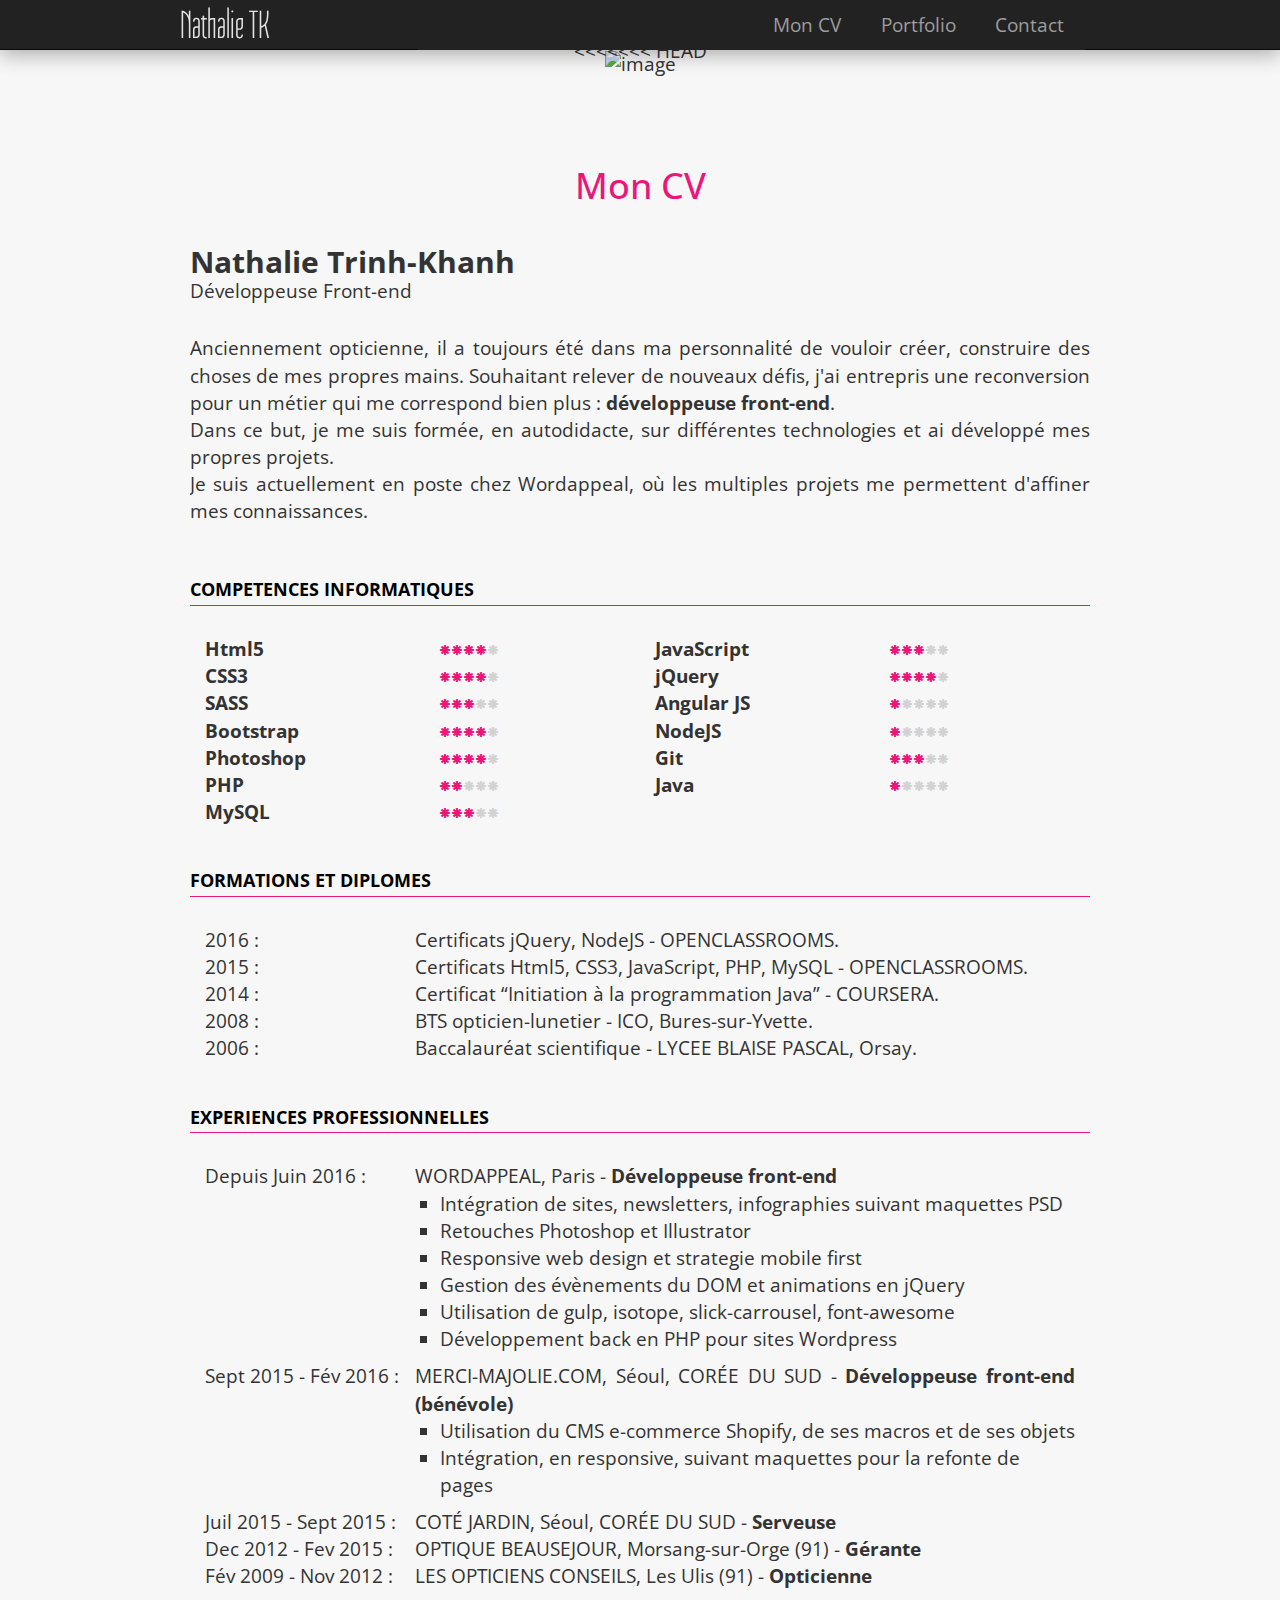
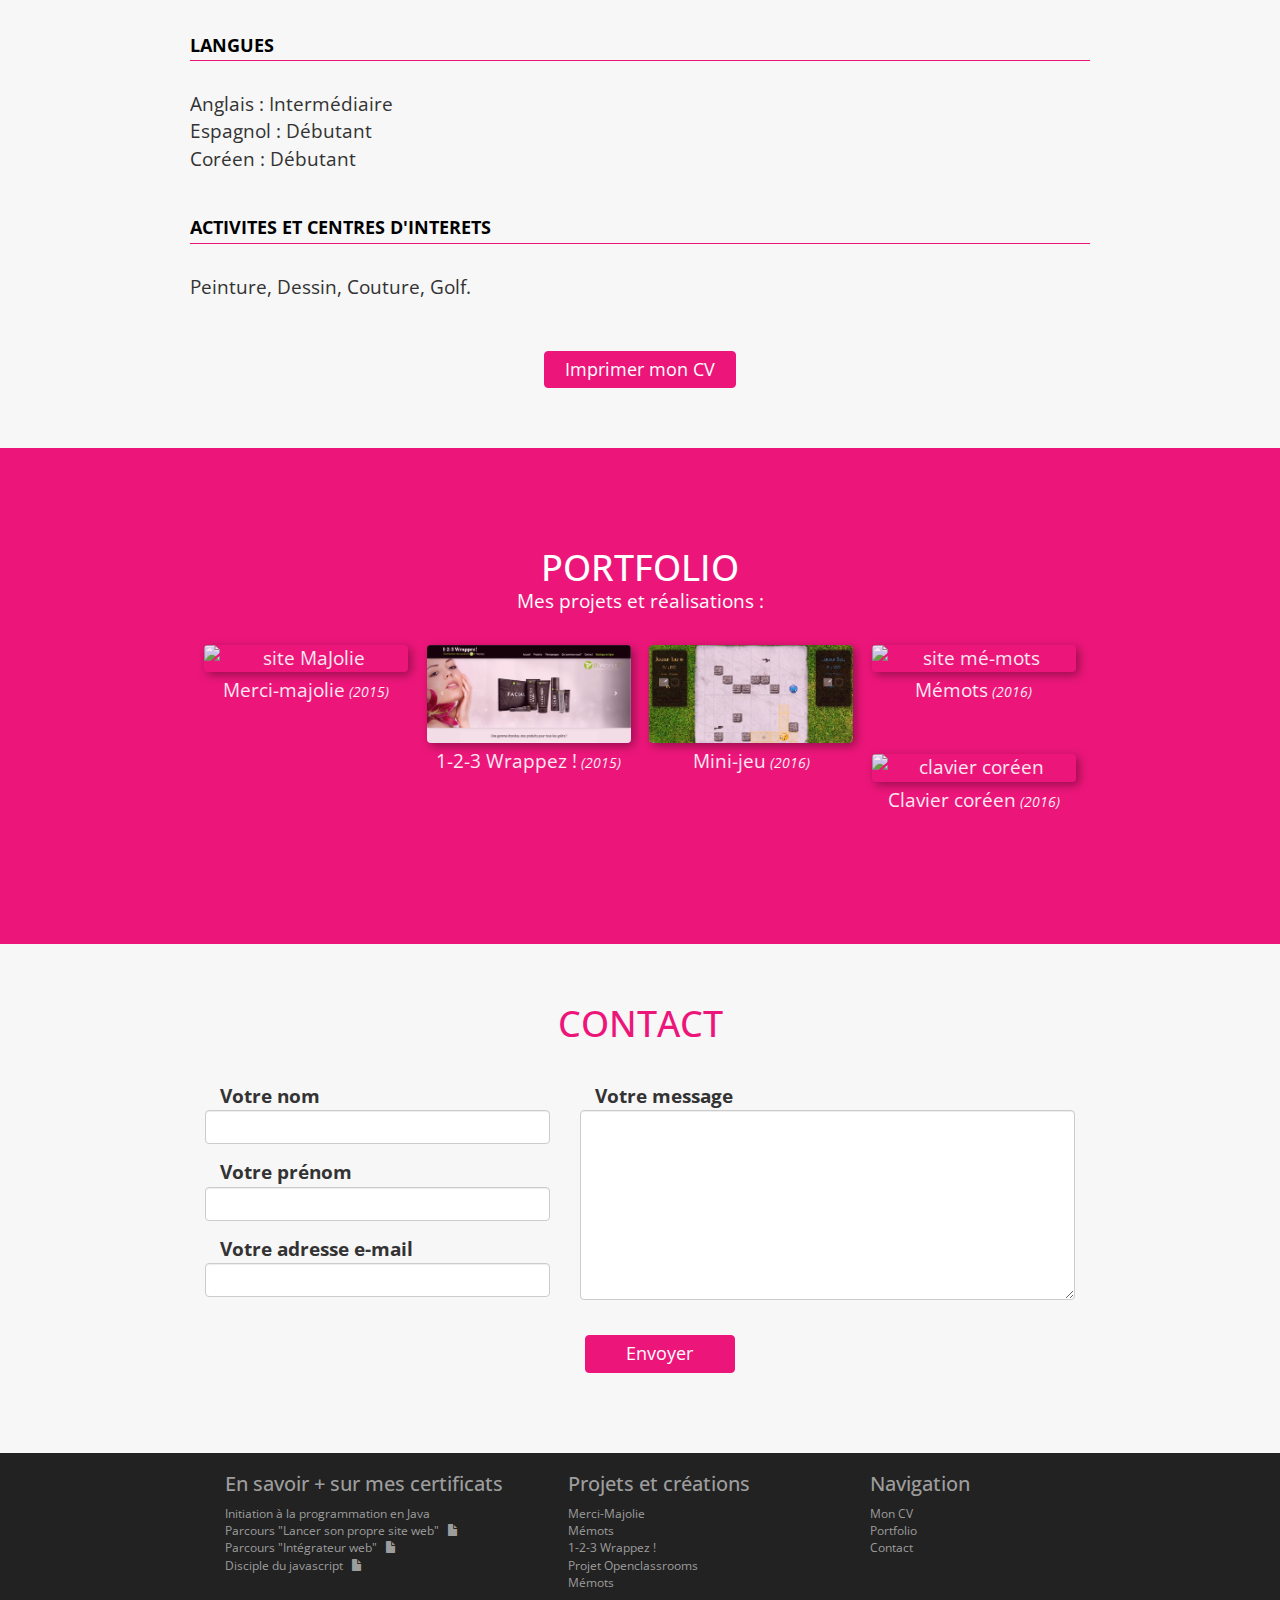
==== app/index.html @ f43cb4e7 "fix conflict" ====
<!DOCTYPE HTML>
<html>
	<head>
		<title>PORTFOLIO | Nathalie TK</title>
		<meta charset="UTF-8"/>
		<link rel="icon" type="image/png" href="favicon.ico" />
		<meta name="viewport" content="width=device-width"/>
		<link href='https://fonts.googleapis.com/css?family=Open+Sans+Condensed:300' rel='stylesheet' type='text/css'>
		<link href='https://fonts.googleapis.com/css?family=Tulpen+One' rel='stylesheet' type='text/css'>
		<link rel="stylesheet" href="styles/bootstrap.min.css"/>
		<link rel="stylesheet" href="styles/style.css"/>
		<link rel="stylesheet" href="styles/print.css" media="print"/>
	</head>

	<body id="top-page" data-spy="scroll" data-target=".navbar">

		<!--Header, Navbar-->
		<header>
			<nav class="navbar navbar-inverse navbar-fixed-top ">
				<div class="container">
					<div class="row">
						<div class="navbar-header col-sm-3 ">
							<a class="navbar-brand" href="#top-page">Nathalie TK</a>

							<button type="button" class="navbar-toggle" data-toggle="collapse" data-target=".navbar-collapse">
								<span class="icon-bar"></span>
								<span class="icon-bar"></span>
								<span class="icon-bar"></span>
							</button>
						</div>

						<div class="collapse navbar-collapse">
							<ul class="nav navbar-nav col-sm-9">
								<li class="col-md-offset-6 col-sm-offset-5 col-sm-2"><a href="#cv">Mon CV</a></li>
								<li class="col-sm-2"><a href="#portfolio">Portfolio</a></li>
								<li class="col-sm-2"><a href="#contact">Contact</a></li>
							</ul>
						</div>
					</div>
				</div>
			</nav>
		</header>

<div class="clearfix"></div>

		<!--Sections-->
		<section>
			<div id="accueil" class="section">
				<img alt="image" src="img/accueil2.jpg"/>
			</div>
	
<<<<<<< HEAD
			<div id="cv" class="container text-justify section">
				<h1 class="col-xs-12">Mon CV</h1>
				<h2 class="col-xs-12">Nathalie Trinh-Khanh</h2>
				<p class="col-xs-12">Développeuse Front-end</p>
				<p class="article col-xs-12">Anciennement opticienne, il a toujours été dans ma personnalité de vouloir créer, construire des choses de mes propres mains. Souhaitant relever de nouveaux défis, j'ai entrepris une reconversion pour un métier qui me correspond bien plus :  <strong>développeuse front-end</strong>.<br/>Dans ce but, je me suis formée, en autodidacte, sur différentes technologies et ai développé mes propres projets.<br/>Je suis actuellement en poste chez Wordappeal, où les multiples projets me permettent d'affiner mes connaissances.</p>

					
					<div class="clearfix"></div>
					<h4 class="col-xs-12">COMPETENCES INFORMATIQUES</h4>
					<div class="col-sm-6">
						<p class="comp">Html5
							<span class="glyphicon glyphicon-asterisk "></span>
							<span class="glyphicon glyphicon-asterisk acquis"></span>
							<span class="glyphicon glyphicon-asterisk acquis"></span>
							<span class="glyphicon glyphicon-asterisk acquis"></span>
							<span class="glyphicon glyphicon-asterisk acquis"></span>
						</p>						
						<p class="comp">CSS3
							<span class="glyphicon glyphicon-asterisk"></span>
							<span class="glyphicon glyphicon-asterisk acquis"></span>
							<span class="glyphicon glyphicon-asterisk acquis"></span>
							<span class="glyphicon glyphicon-asterisk acquis"></span>
							<span class="glyphicon glyphicon-asterisk acquis"></span>
						</p>
						<p class="comp">SASS
							<span class="glyphicon glyphicon-asterisk"></span>
							<span class="glyphicon glyphicon-asterisk"></span>
							<span class="glyphicon glyphicon-asterisk acquis"></span>
							<span class="glyphicon glyphicon-asterisk acquis"></span>
							<span class="glyphicon glyphicon-asterisk acquis"></span>
						</p>
						<p class="comp">Bootstrap
							<span class="glyphicon glyphicon-asterisk"></span>
							<span class="glyphicon glyphicon-asterisk acquis"></span>
							<span class="glyphicon glyphicon-asterisk acquis"></span>
							<span class="glyphicon glyphicon-asterisk acquis"></span>
							<span class="glyphicon glyphicon-asterisk acquis"></span>
						</p>		
						<p class="comp">Photoshop
							<span class="glyphicon glyphicon-asterisk"></span>
							<span class="glyphicon glyphicon-asterisk acquis"></span>
							<span class="glyphicon glyphicon-asterisk acquis"></span>
							<span class="glyphicon glyphicon-asterisk acquis"></span>
							<span class="glyphicon glyphicon-asterisk acquis"></span>
						</p>
						<p class="comp">PHP
							<span class="glyphicon glyphicon-asterisk"></span>
							<span class="glyphicon glyphicon-asterisk"></span>
							<span class="glyphicon glyphicon-asterisk"></span>
							<span class="glyphicon glyphicon-asterisk acquis"></span>
							<span class="glyphicon glyphicon-asterisk acquis"></span></p>
						<p class="comp">MySQL
							<span class="glyphicon glyphicon-asterisk"></span>
							<span class="glyphicon glyphicon-asterisk"></span>
							<span class="glyphicon glyphicon-asterisk acquis"></span>
							<span class="glyphicon glyphicon-asterisk acquis"></span>
							<span class="glyphicon glyphicon-asterisk acquis"></span></p>													
					</div>
					<div class="col-sm-6">
						<p class="comp">JavaScript
							<span class="glyphicon glyphicon-asterisk"></span>
							<span class="glyphicon glyphicon-asterisk"></span>
							<span class="glyphicon glyphicon-asterisk acquis"></span>
							<span class="glyphicon glyphicon-asterisk acquis"></span>
							<span class="glyphicon glyphicon-asterisk acquis"></span>
						</p>

						<p class="comp">jQuery
							<span class="glyphicon glyphicon-asterisk"></span>
							<span class="glyphicon glyphicon-asterisk acquis"></span>
							<span class="glyphicon glyphicon-asterisk acquis"></span>
							<span class="glyphicon glyphicon-asterisk acquis"></span>
							<span class="glyphicon glyphicon-asterisk acquis"></span>
						</p>

						<p class="comp">Angular JS
							<span class="glyphicon glyphicon-asterisk"></span>
							<span class="glyphicon glyphicon-asterisk"></span>
							<span class="glyphicon glyphicon-asterisk"></span>
							<span class="glyphicon glyphicon-asterisk"></span>
							<span class="glyphicon glyphicon-asterisk acquis"></span>
						</p>
						<p class="comp">NodeJS
							<span class="glyphicon glyphicon-asterisk"></span>
							<span class="glyphicon glyphicon-asterisk"></span>
							<span class="glyphicon glyphicon-asterisk"></span>
							<span class="glyphicon glyphicon-asterisk"></span>
							<span class="glyphicon glyphicon-asterisk acquis"></span>
						</p>
						<p class="comp">Git
							<span class="glyphicon glyphicon-asterisk"></span>
							<span class="glyphicon glyphicon-asterisk"></span>
							<span class="glyphicon glyphicon-asterisk acquis"></span>
							<span class="glyphicon glyphicon-asterisk acquis"></span>
							<span class="glyphicon glyphicon-asterisk acquis"></span>
						</p>
						<p class="comp">Java
							<span class="glyphicon glyphicon-asterisk"></span>
							<span class="glyphicon glyphicon-asterisk"></span>
							<span class="glyphicon glyphicon-asterisk"></span>
							<span class="glyphicon glyphicon-asterisk"></span>
							<span class="glyphicon glyphicon-asterisk acquis"></span></p>
					</div>

					<h4 class="col-xs-12">FORMATIONS ET DIPLOMES</h4>     
						<span class="col-sm-3">2016 :</span><p class="col-sm-9">Certificats jQuery, NodeJS - OPENCLASSROOMS.</p>
						<span class="col-sm-3">2015 :</span><p class="col-sm-9">Certificats Html5, CSS3, JavaScript, PHP, MySQL - OPENCLASSROOMS.</p>
						<span class="col-sm-3">2014 :</span><p class="col-sm-9">Certificat “Initiation à la programmation Java” - COURSERA.</p>
						<span class="col-sm-3">2008 :</span><p class="col-sm-9">BTS opticien-lunetier - ICO, Bures-sur-Yvette. </p>	
						<span class="col-sm-3">2006 :</span><p class="col-sm-9">Baccalauréat scientifique - LYCEE BLAISE PASCAL, Orsay.</p>
					
					<h4 class="col-xs-12">EXPERIENCES PROFESSIONNELLES</h4>
						<span class="col-sm-3">Depuis Juin 2016 : </span>
						<div class="col-sm-9">
							<p>WORDAPPEAL, Paris - <strong>Développeuse front-end</strong></p>
							<ul>
								<li>Intégration de sites, newsletters, infographies suivant maquettes PSD</li>
								<li>Retouches Photoshop et Illustrator</li>
								<li>Responsive web design et strategie mobile first</li>
								<li>Gestion des évènements du DOM et animations en jQuery</li>
								<li>Utilisation de gulp, isotope, slick-carrousel, font-awesome</li>
								<li>Développement back en PHP pour sites Wordpress</li>
							</ul>
						</div>
						<span class="col-sm-3">Sept 2015 - Fév 2016 : </span>
						<div class="col-sm-9">
							<p>MERCI-MAJOLIE.COM, Séoul, CORÉE DU SUD - <strong>Développeuse front-end (bénévole)</strong></p>
							<ul>
								<li>Utilisation du CMS e-commerce Shopify, de ses macros et de ses objets</li>
								<li>Intégration, en responsive, suivant maquettes pour la refonte de pages</li>
							</ul>
						</div>
						<span class="col-sm-3">Juil 2015 - Sept 2015 : </span><p class="col-sm-9">COTÉ JARDIN, Séoul, CORÉE DU SUD - <strong>Serveuse</strong></p>
						<span class="col-sm-3">Dec 2012 - Fev 2015 : </span><p class="col-sm-9">OPTIQUE BEAUSEJOUR, Morsang-sur-Orge (91) - <strong>Gérante</strong></p>
						<span class="col-sm-3">Fév 2009 - Nov 2012 : </span><p class="col-sm-9">LES OPTICIENS CONSEILS, Les Ulis (91) - <strong>Opticienne</strong></p>
					

					<h4 class="col-xs-12">LANGUES</h4>
					<p class="col-sm-12">Anglais : Intermédiaire<br/>
						Espagnol : Débutant<br/>
						Coréen : Débutant<br/></p>

					<h4 class="col-xs-12">ACTIVITES ET CENTRES D'INTERETS</h4>
					<p class="col-sm-12">	Peinture, Dessin, Couture, Golf.</p>								
					</p>

					<div class="clearfix"></div>
					<button class="print btn btn-default">Imprimer mon CV</button>
				
			</div>



			<div id="portfolio" class="section">
				<div class="container">
					<h1>PORTFOLIO</h1>
					<p>Mes projets et réalisations :</p>
					<div class="thumbnails">
						<div class="row">
							<div class="col-xs-6 col-sm-3 thumbnail" data-target="majolie">						
								<img src="img/majolie-small.jpg" alt="site MaJolie">
								<div class="caption">
									<p>Merci-majolie<span> (2015)</span></p>
								</div>
							</div>					
							<div class="col-xs-6 col-sm-3 thumbnail" data-target="wrappez">						
								<img src="img/wrap-small.jpg" alt="">
								<div class="caption">
									<p>1-2-3 Wrappez !<span> (2015)</span></p>
								</div>					
							</div>	
				
							<div class="col-xs-6 col-sm-3 thumbnail" data-target="projet">						
								<img src="img/mini-jeu-small.jpg" alt="">
								<div class="caption">
									<p>Mini-jeu<span> (2016)</span></p>
								</div>		
							</div>
							<div class="col-xs-6 col-sm-3 thumbnail" data-target="memots">				
								<img src="img/memots-small.jpg" alt="site mé-mots">
								<div class="caption">
									<p>Mémots<span> (2016)</span></p>
								</div>			
							</div>
							<div class="col-xs-6 col-sm-3 thumbnail" data-target="clavier">				
								<img src="img/clavier-small.jpg" alt="clavier coréen">
								<div class="caption">
									<p>Clavier coréen<span> (2016)</span></p>
								</div>			
							</div>				
						</div>
					</div>
				</div>
			</div>
			<div class="detail-portfolio">
				<div class=" row majolie">
					<div class="col-md-6">
						<h2>Merci-majolie.com</h2>
						<p>Projet bénévole</p>
						<p class="article">Refonte des pages "panier" et "produit" d'un site de vente de bijoux en ligne</p>
						<ul>
							<li>Utilisation du CMS e-commerce Shopify, de ses macros et de ses objets</li>
							<li>Intégration, en responsive, suivant maquettes pour la refonte de pages</li>
							<li>Technos utilisées : <strong>Html, CSS3, javascript, jQuery</strong></li>
						</ul>
						<a target="_blank" href="http://www.merci-majolie.com" class="btn btn-default">Accéder au site</a>
					</div>
					<div class="col-md-6">
						<img src="img/majolie-small.jpg">
					</div>
				</div>
				<div class="row wrappez">
					<div class="col-md-6">
						<h2>1-2-3 Wrappez !</h2>
						<p>Projet bénévole</p>
						<p class="article">Création d'un site vitrine de produits de beauté</p>
						<ul>
							<li>Technos utilisées : <strong>Html, CSS3, bootstrap, jQuery</strong></li>
						</ul>
						<a target="_blank" href="http://lathou.github.io/wrappez/app" class="btn btn-default">Accéder au site</a>
					</div>
					<div class="col-md-6">
						<img src="img/wrap-small.jpg">
					</div>
				</div>
				<div class="row projet">
					<div class="col-md-6">
						<h2>Mini-jeu</h2>
						<p>Projet Openclassrooms</p>
						<p class="article">Création d'un mini-jeu de plateau dans le cadre de ma formation</p>
						<ul>
							<li>Programmation orientée objet</li>
							<li>Technos utilisées : <strong>Html, CSS3, javascript natif</strong></li>
						</ul>
						<a target="_blank" href="mini-jeu/mini-jeu.html" class="btn btn-default">Tester le jeu</a>
					</div>
					<div class="col-md-6">
						<img src="img/mini-jeu-small.jpg">
					</div>
				</div>
				<div class="row memots">
					<div class="col-md-6">
						<h2>Mémots</h2>
						<p>Projet personnel</p>
						<p class="article">Création d'un site d'aide à l'apprentissage des langues<br/>
						<span class="description">Ce site permet la création d'un profil, d'enregistrer des listes de mots à apprendre dans les langues désirées, de lancer des tests de révision et d'en obtenir les résultats</span></p>

						<ul>
							<li>Utilisation du sessionStorage pour la persistance des données de session</li>
							<li>Utilisation de cookie pour la connexion à un compte</li>
							<li>Manipulation du DOM avec jQuery</li>
							<li>Utilisation de PHP et MySQL permettant d'enregistrer ou de modifier des listes de mots dans la base de données</li>
							<li>Requêtes AJAX vers PHP pour éviter le rechargement de page</li>
							<li>Programmation orientée objet</li>
							<li>Responsive web design à l'aide de Bootstrap</li>
							<li>Technos utilisées : <strong>Html, CSS3, bootstrap, jQuery, PHP, MySQL, LESS</strong></li>
						</ul>
						<a target="_blank" href="https://memots.herokuapp.com/" class="btn btn-default">Accéder au site</a>
					</div>
					<div class="col-md-6">
						<div class="carousel slide col-md-12" id="carousel" data-ride="carousel">
							<ol class="carousel-indicators">
								<li data-target="#carousel" data-slide-to="0" class="active">
								</li><li data-target="#carousel" data-slide-to="1">
								</li><li data-target="#carousel" data-slide-to="2">
							</li></ol>

							<div class="carousel-inner">
								<div class="item active">
									<img src="img/memots-detail-1.jpg" alt="memots-detail 1">
								</div>				
								<div class="item">
									<img src="img/memots-detail-2.jpg" alt="memots-details 2">	
								</div>
								<div class="item">
									<img src="img/memots-detail-3.jpg" alt="memots-details 3">	
								</div>
								<div class="item">
									<img src="img/memots-detail-4.jpg" alt="memots-details 4">	
								</div>
								<div class="item">
									<img src="img/memots-detail-5.jpg" alt="memots-details 5">	
								</div>
							</div>

							<a class="left carousel-control" data-slide="prev" href="#carousel"><span class="glyphicon glyphicon-chevron-left"></span></a>
							<a class="right carousel-control" data-slide="next" href="#carousel"><span class="glyphicon glyphicon-chevron-right"></span></a>
						</div>
					</div>
				</div>
				<div class="row clavier">
					<div class="col-md-6">
						<h2>Clavier coréen</h2>
						<p>Projet personnel</p>
						<p class="article">Création d'un clavier virtuel coréen<br/>
						<ul>
							<li>Récupération des signes coréen et de leurs données dans un fichier JSON afin de calculer la construction des syllabes</li>
							<li>Possibilité de choisir la langue de clavier entre français et coréen grâce à ce même fichier JSON</li>
							<li>Technos utilisées : <strong>Html, CSS3, AngularJS</strong></li>
						</ul>
						<a target="_blank" href="clavier/index.html" class="btn btn-default">Accéder au clavier</a>
					</div>
					<div class="col-md-6">
						<div class="carousel slide col-md-12" id="carousel-clavier" data-ride="carousel">
							<ol class="carousel-indicators">
								<li data-target="#carousel-clavier" data-slide-to="0" class="active">
								</li><li data-target="#carousel-clavier" data-slide-to="1">
							</li></ol>

							<div class="carousel-inner">
								<div class="item active">
									<img src="img/clavier-detail-1.jpg" alt="clavier-detail 1">
								</div>				
								<div class="item">
									<img src="img/clavier-detail-2.jpg" alt="clavier-detail 2">	
								</div>
							</div>

							<a class="left carousel-control" data-slide="prev" href="#carousel-clavier"><span class="glyphicon glyphicon-chevron-left"></span></a>
							<a class="right carousel-control" data-slide="next" href="#carousel-clavier"><span class="glyphicon glyphicon-chevron-right"></span></a>
						</div>
					</div>
				</div>
			</div>

			<div id="contact" class="container section">
				<h1>CONTACT</h1>
				<form methode="post" action="">	
					<div class="form-group col-md-5">
						<label for="nom" class="col-xs-12 form-label text-left">Votre nom</label>
						<input type="text" maxlength="40" name="nom" id="nom" class="form-control" required/>

						<label for="prenom" class="col-xs-12 form-label text-left">Votre prénom</label>
						<input type="text" maxlength="40" name="prenom" id="prenom" class="form-control" required/>

						<label for="mail" class="col-xs-12 form-label text-left">Votre adresse e-mail</label>
						<input type="text" maxlength="80" name="mail" id="mail" class="form-control" required/>
						<span id="erreur" class="erreur">Veuillez entrer une adresse mail valide</span>
						<br/>				
					</div>

					<div class="form-group col-md-7">
						<label for="message" class="col-xs-12 form-label text-left">Votre message</label>
						<textarea name="message" id="message" class="form-control" required></textarea>
					</div>

					<button id="sendMail" class="col-md-offset-5 col-md-2 btn btn-default">Envoyer</button>
				</form>
			</div>
		</section>



		<!--Footer-->
		<footer>
			<div class="container">				
				<div class="col-sm-5">
					<h3>En savoir + sur mes certificats</h3>
					<ul class="certificats">
						<li>
							<a href="https://fr.coursera.org/course/initprogjava" title="Détails" target="_blank">Initiation à la programmation en Java</a>
						</li>
						<li>
							<a href="https://openclassrooms.com/learning-path-certificates/3637907199" title="Voir le certificat" target="_blank">Parcours "Lancer son propre site web" 
								<span class="glyphicon glyphicon-file"></span>
							</a>
						</li>
						<li>
							<a href="https://openclassrooms.com/learning-path-certificates/1401072666" title="Voir le certificat" target="_blank">Parcours "Intégrateur web"     
								<span class="glyphicon glyphicon-file"></span>
							</a>
						</li>
						<li><a href="https://openclassrooms.com/learning-path-certificates/6097839784" title="voir le certificat" target="_blank">Disciple du javascript   
								<span class="glyphicon glyphicon-file"></span>
							</a>
						</li>
					</ul>
				</div>

				<div class="col-sm-4 projets">
					<h3>Projets et créations</h3>
					<ul>
						<li><a href="http://merci-majolie.com" target="_blank">Merci-Majolie</a></li>
						<li><a href="https://memots.herokuapp.com/" target="_blank">Mémots</a></li>		
						<li><a href="http://lathou.github.io/wrappez/app" target="_blank">1-2-3 Wrappez !</a></li>						
						<li><a href="mini-jeu/mini-jeu.html" target="_blank">Projet Openclassrooms</a></li>
						<li><a href="https://memots.herokuapp.com/" target="_blank">Mémots</a></li>						
					</ul>
				</div>

				<div class="col-sm-3 footer-nav">
					<h3>Navigation</h3>
					<ul>
						<li><a href="#cv">Mon CV</a></li>
						<li><a href="#portfolio">Portfolio</a></li>
						<li></li><a href="#contact">Contact</a></li>
					</ul>
				</div>

			</div>
		</footer>

		<script   src="https://code.jquery.com/jquery-3.1.1.min.js"   integrity="sha256-hVVnYaiADRTO2PzUGmuLJr8BLUSjGIZsDYGmIJLv2b8="   crossorigin="anonymous"></script>
		<script src="js/bootstrap.min.js"></script>
		<script src="js/main.js"></script>
		<script src = "js/ajax-mail.js"></script>
	</body>
</html>
---- app/styles/style.css ----
body{
	background-color : #f7f7f7;
	font-family: 'Open Sans Condensed', sans-serif;
	font-size : 19px;
	text-align: center;
}

img{
	width : 100%;
}

ul{
	list-style-type: none;
}

a, a:hover, a:visited,a:focus{
	text-decoration: none;
	color : #9d9d9d;
	outline:none;
}
.btn{
	margin : 20px;
}
.btn:focus{
	outline: none;
}

.container{
	padding-right: 20px;
	padding-left: 20px;
}

/********************* Navbar *******************/

.navbar-inverse .navbar-nav>li, .navbar-inverse .navbar-nav{	
	padding : 0px;
	background-color: #222;
}

.navbar-inverse .navbar-nav>li>a{	
	height : 50px;
	padding : 15px 0px 0px 0px;
}

.navbar-inverse .navbar-nav>li>a:hover, .navbar-inverse .navbar-nav>.active>a, .navbar-inverse .navbar-nav>.active>a:hover, .navbar-inverse .navbar-nav>.active>a:focus{
	cursor : pointer;
	background-color: #EC167A;	
}

.navbar-header{
	padding : 0px;
}

.navbar-inverse .navbar-brand{
	color : #E4E4E4;
	font-size : 40px;
	cursor : pointer;
	font-family: 'Tulpen One', cursive;
	padding : 15px 0px;
	text-align: left;
}

.navbar{
	height : 50px;
	box-shadow: 0px 5px 20px rgba(0,0,0,0.3);
}


/**************** Section ****************/

#accueil{
	padding-top:70px;
	margin-top: -20px;
	margin-bottom:-40px;
}

#cv, #portfolio , #contact, .detail-portfolio{
	padding : 80px 0px 100px;
	transition-duration: 0.8s;
	overflow: hidden;
	margin-bottom: -40px;
}

h1{
	color : #EC167A;
	margin-bottom: 40px;
}

.btn.btn-default{
	background-color: #EC167A;
	color:#fff;
	border:1px solid #EC167A;
	padding : 5px 20px;
	font-size : 18px;
	transition-duration: 0.4s
}
.btn.btn-default:hover{
	background-color: #fff;
	color:#EC167A;
}

/**************** Qui-suis-je ****************/
#cv h1, #cv h1{
	text-align: center;
}
#cv h2, h2{font-weight: 700; margin: 0; padding:0;}
.article{
	padding-top:30px;
	padding-right:0;
	padding-bottom : 10px;
}

#cv h4{
	border-bottom : 1px solid #ec167A;
	color : #000;
	font-weight:700;
	padding : 5px 0;
	margin-top: 40px;
	margin-bottom : 30px;
}

#cv p{
	padding-left: 0px;
	margin-bottom:0;
}

.modal-body ul{
	list-style: disc;
}
#cv ul{list-style: square; padding-left:25px; margin-bottom:10px; text-align: left;}

span.glyphicon-asterisk{
	color : #d2d2d2;
	font-size: 12px;
	font-weight: normal;
	float:right;
	padding-top: 7px;
	display:inline-block;
}
span.glyphicon-asterisk.acquis{
	color : #EC167A;
}

.comp{
	padding-right: 30%;
	margin-bottom: 0px;
	font-weight: bold;
}
#cv div.col-sm-9{
	padding-left:0;
}
#cv .print{
	margin :  50px auto 0;
	display: block;
}
/**************** Portfolio ****************/
#portfolio{
	background : #EC167A;
	color:#fff;
}
#portfolio h1{
	margin-bottom: 0px;
	color:#fff;
}

#portfolio a{
	text-decoration: none;
	color : #000;
}

.thumbnail{
	background:none;
	border : none;
	margin-bottom: 0px;
	padding-bottom: 20px;
	padding-top: 20px;
	opacity : 0.9;
	transition : 0.3s;
	color:#fff;
	cursor:pointer;
}

.thumbnail:hover{
	opacity :1;
}

.thumbnails img{
	width : 95%;
	border-radius: 4px;
	box-shadow: 3px 3px 10px rgba(0,0,0,0.4);
}

.thumbnail .caption{
	padding : 0px;
	padding-top: 5px;
	color:#fff;
}
.thumbnail span{
	font-style: italic;
	font-size: 14px;
}

.detail-portfolio{
	background-color: #fff;
	position: relative;
	padding:0;
	display: none;
	box-sizing: border-box;
	margin-top:40px;
}

.detail-portfolio::before{
	content :" ";
	display:block;
	height:30px;
	width : 30px;
	transform: rotate(45deg) translateX(-50%);
	position : absolute;
	top:-8px;
	left:50%;
	background-color: #EC167A;
}
.carousel{
	padding:0;
	margin-top:10px;
}
.detail-portfolio .carousel-indicators{
	bottom : -40px;
}
.carousel-indicators li{
	border-color:#EC167A;
}
.carousel-indicators .active{
	background-color: #EC167A;
}
.detail-portfolio .carousel .carousel-control{
	background-image:none;
	width:10%;
}
.carousel-control .glyphicon-chevron-left, .carousel-control .glyphicon-chevron-right, .carousel-control .icon-next, .carousel-control .icon-prev{
	font-size : 20px; 
	height:20px;
	width:20x;
}
.description{
	font-style:italic;
	margin-bottom:20px;
}
.detail-portfolio .row{display:none; padding : 80px 0 100px;}
.detail-portfolio .row .col-md-6{padding : 0 50px;}
.detail-portfolio ul{list-style: square; padding-left:25px; margin-bottom:10px; text-align: left; margin-left:5%;}


/***************** Contact *****************/
#contact input[type='text']{
	margin-bottom: 15px;
}

#contact textarea.form-control{
	height : 190px;
}

label{
	margin-bottom: 0px;
}

.invalide, .invalide:focus{
	border : 1px solid #D20000;
	box-shadow: 0px 0px 5px rgba(210,0,0, 0.7);
}

span.erreur{
	display : none;
	color : #D20000;
	font-size: 14px;
	float: right;
    margin-top: -10px;
}

/************* Footer *****************/
footer{
	background-color: #222;
	color : #9d9d9d;
	font-size: 12px;
	text-align: left;
	padding-bottom: 20px;
}

footer h3{
	font-size: 20px;
}

footer>div,footer ul, .certificats, .projets{
	padding : 0px;
	margin:0px;
}

footer > .col-sm-3, footer>.col-sm-7, footer>.col-sm-2{
	padding-left: 5px;
	padding-right: 5px
}

.glyphicon-file{
	margin-left: 5px;
}


/**************************RESPONSIVE*******************/

@media (min-width: 992px){
	.container {
	    width: 900px;
	}
}

/*tablettes*/
@media screen and (max-width : 991px){
	.navbar-inverse .navbar-brand{
		padding : 20px 20px;
	}

	#qui-suis-je, #portfolio , #contact{
	padding : 80px 20px 100px 20px;
	}
}

/*Pour portables*/
@media screen and (max-width : 767px){
	.navbar-inverse .navbar-nav{
		padding : 10px 0px;
	}
	.navbar-inverse .navbar-nav>li>a{	
		height : inherit;
		padding : 10px;
	}
	.navbar-inverse .navbar-nav>li>a:hover{	
		background-color: rgba(236,22,122,0.1);
	}

	.modal-dialog{
	width : 95%;
	}

	.modal-body{
		padding : 15px;
	}

	footer{
		text-align: center;
	}

}
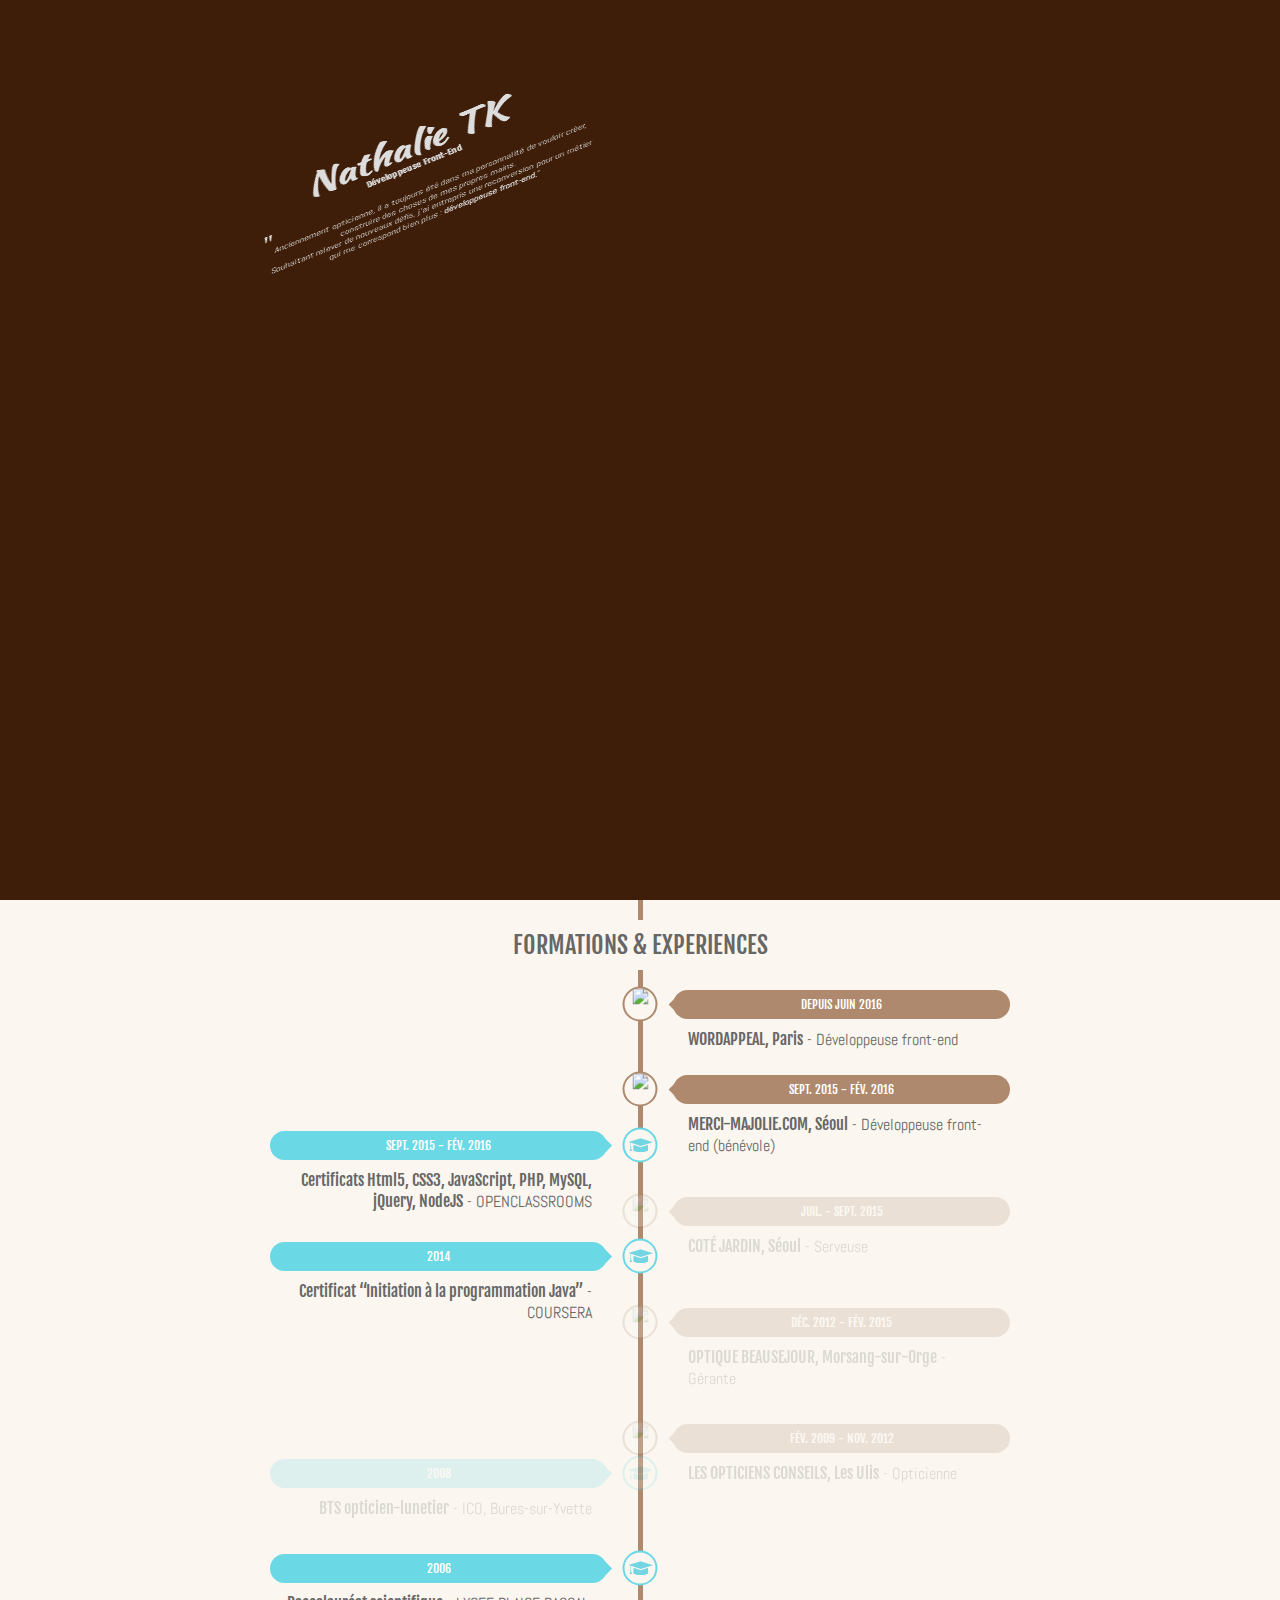
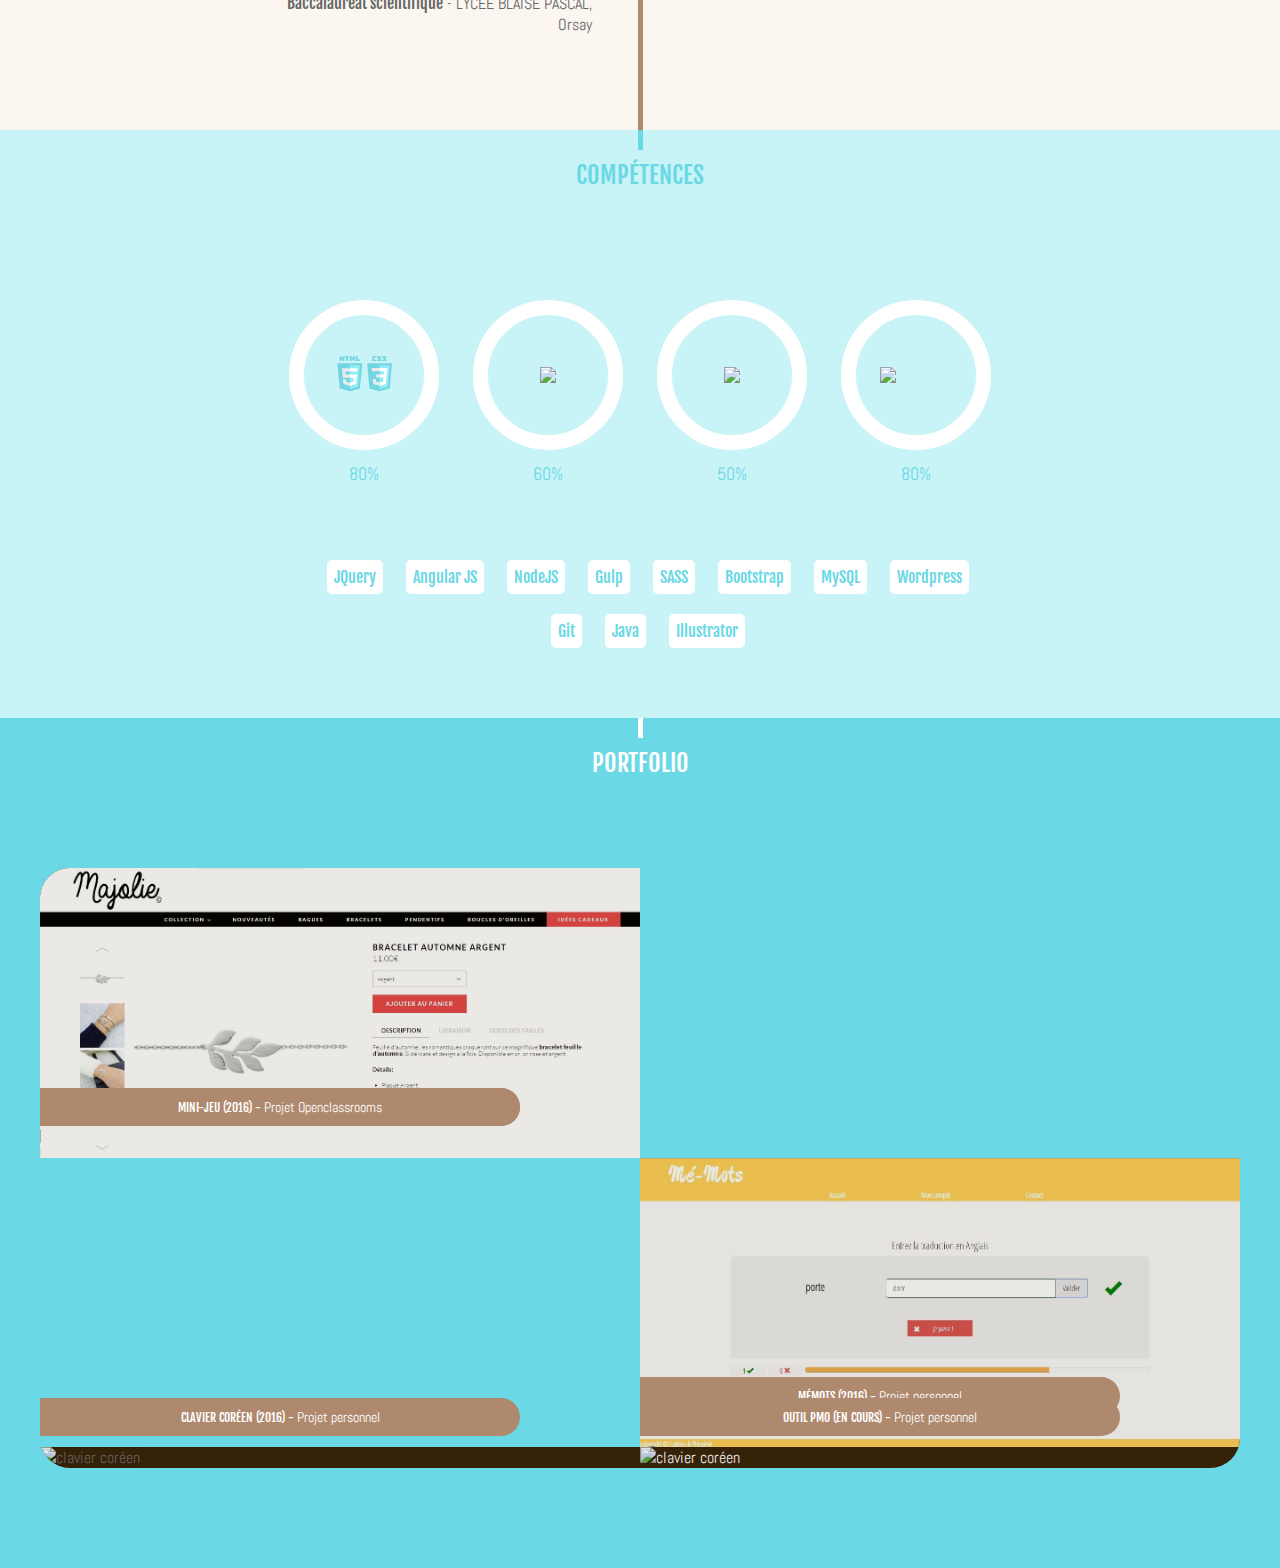
==== commit 9cc51ea6: "skills responsive" ====
--- a/app/index.html
+++ b/app/index.html
@@ -1,460 +1,225 @@
-<!DOCTYPE HTML>
+<!DOCTYPE html>
 <html>
 	<head>
-		<title>PORTFOLIO | Nathalie TK</title>
-		<meta charset="UTF-8"/>
-		<link rel="icon" type="image/png" href="favicon.ico" />
+		<title>Portfolio</title>
+		<meta charset="utf-8">
 		<meta name="viewport" content="width=device-width"/>
-		<link href='https://fonts.googleapis.com/css?family=Open+Sans+Condensed:300' rel='stylesheet' type='text/css'>
-		<link href='https://fonts.googleapis.com/css?family=Tulpen+One' rel='stylesheet' type='text/css'>
-		<link rel="stylesheet" href="styles/bootstrap.min.css"/>
-		<link rel="stylesheet" href="styles/style.css"/>
-		<link rel="stylesheet" href="styles/print.css" media="print"/>
+		<link href="https://fonts.googleapis.com/css?family=Fjalla+One|Abel|Kaushan+Script" rel="stylesheet">
+		<link rel="stylesheet" type="text/css" href="css/style.css">
+
 	</head>
-
-	<body id="top-page" data-spy="scroll" data-target=".navbar">
-
-		<!--Header, Navbar-->
-		<header>
-			<nav class="navbar navbar-inverse navbar-fixed-top ">
-				<div class="container">
-					<div class="row">
-						<div class="navbar-header col-sm-3 ">
-							<a class="navbar-brand" href="#top-page">Nathalie TK</a>
-
-							<button type="button" class="navbar-toggle" data-toggle="collapse" data-target=".navbar-collapse">
-								<span class="icon-bar"></span>
-								<span class="icon-bar"></span>
-								<span class="icon-bar"></span>
-							</button>
-						</div>
-
-						<div class="collapse navbar-collapse">
-							<ul class="nav navbar-nav col-sm-9">
-								<li class="col-md-offset-6 col-sm-offset-5 col-sm-2"><a href="#cv">Mon CV</a></li>
-								<li class="col-sm-2"><a href="#portfolio">Portfolio</a></li>
-								<li class="col-sm-2"><a href="#contact">Contact</a></li>
-							</ul>
-						</div>
+	
+	<body class="animate">
+		<nav class="container">
+			<ul >
+				<li><a href="#1">Formations & Experiences</a> • </li>
+				<li><a href="#2">Compétences</a> • </li>
+				<li><a href="#3">Portfolio</a> • </li>
+				<li><a taret="_blank" href="https://www.linkedin.com/in/nathalie-trinh-khanh-64162210a/"><img src="img/in.png"></a></li>
+			</ul>
+		</nav>
+
+		<section class="home">
+			<div class="home-bkg" data-0="opacity:1;" data-100="opacity:0.2;" data-1300="opacity:0;"></div>
+			<div class="container" data-0="transform : scale(0.5)  translate(-135%,0%) rotate(-22deg) rotateX(50deg);text-align:center;top : -6%;left:50%;color:#dddddd" data-100="	transform : scale(1) translate(-50%,-50%) rotate(0deg) rotateX(0deg);text-align: center;top : 50%;left:50%;color:#ffffff;" data-300="top:60%">
+				<h1>Nathalie TK <span>Développeuse Front-End</span></h1>
+				<p><span>"</span>Anciennement opticienne, il a toujours été dans ma personnalité de vouloir créer, construire des choses de mes propres mains. <br/>Souhaitant relever de nouveaux défis, j'ai entrepris une reconversion pour un métier qui me correspond bien plus : <strong>développeuse&nbsp;front-end.</strong>"</p>
+			</div>
+			  <div class="mouse fixed">
+			    <div class="mouse-wheel"></div>
+			    <span></span>
+			  </div>
+		</section>
+
+		<section class="parcours" id="1">
+			<div class="container">
+				<h2>Formations & Experiences</h2>
+				<div class="timeline">
+					<span class="timeline-line"></span>
+					<div class="events">
+						<div class="event experience" data-500="transform:translateY(100px); opacity:0.5" data-700="transform:translateY(0px);opacity:1;">
+							<div class="jalon"><span class="picto"><img src="img/job.svg"></span>Depuis Juin 2016</div>
+							<div class="text">
+								<h3>WORDAPPEAL, Paris</h3> - Développeuse front-end
+							</div>
+						</div>
+						<div class="event experience" data-550="transform:translateY(200px); opacity:0.5" data-750="transform:translateY(0px);opacity:1;">
+							<div class="jalon"><span class="picto"><img src="img/job.svg"></span>Sept. 2015 - fév. 2016</div>
+							<div class="text">
+								<h3>MERCI-MAJOLIE.COM, Séoul</h3> - Développeuse front-end (bénévole)
+							</div>
+						</div>
+						<div class="event formation"  data-600="transform:translateY(200px); opacity:0.5" data-800="transform:translateY(0px);opacity:1;">
+							<div class="jalon"><span class="picto"><img src="img/chapo.svg"></span>Sept. 2015 - fév. 2016</div>
+							<div class="text"><h3>Certificats Html5, CSS3, JavaScript, PHP, MySQL, jQuery, NodeJS</h3> - OPENCLASSROOMS</div>
+							
+						</div>
+						<div class="event experience secondaire"  data-650="transform:translateY(200px);" data-850="transform:translateY(0px);">
+							<div class="jalon"><span class="picto"><img src="img/job.svg"></span>Juil. - Sept. 2015</div>
+							<div class="text"><h3>COTÉ JARDIN, Séoul</h3> - Serveuse</div>
+						</div>
+						<div class="event formation"  data-700="transform:translateY(200px);" data-900="transform:translateY(0px);">
+							<div class="jalon"><span class="picto"><img src="img/chapo.svg"></span>2014</div>
+							<div class="text"><h3>Certificat “Initiation à la programmation Java”</h3> - COURSERA</div>
+							
+						</div>
+						<div class="event experience secondaire"  data-750="transform:translateY(200px);" data-950="transform:translateY(0px);">
+							<div class="jalon"><span class="picto"><img src="img/job.svg"></span>Déc. 2012 - fév. 2015</div>
+							<div class="text"><h3>OPTIQUE BEAUSEJOUR, Morsang-sur-Orge</h3> - Gérante</div>
+						</div>
+						<div class="event experience secondaire"  data-800="transform:translateY(100px);" data-1000="transform:translateY(0px);">
+							<div class="jalon"><span class="picto"><img src="img/job.svg"></span>Fév. 2009 - Nov. 2012</div>
+							<div class="text"><h3>LES OPTICIENS CONSEILS, Les Ulis</h3> - Opticienne</div>
+						</div>
+						<div class="event formation secondaire"  data-850="transform:translateY(100px);" data-1050="transform:translateY(0px);">
+							<div class="jalon"><span class="picto"><img src="img/chapo.svg"></span>2008</div>
+							<div class="text"><h3>BTS opticien-lunetier</h3> - ICO, Bures-sur-Yvette</div>
+							
+						</div>
+						<div class="event formation"  data-900="transform:translateY(100px);" data-1100="transform:translateY(0px);">
+							<div class="jalon"><span class="picto"><img src="img/chapo.svg"></span>2006</div>
+							<div class="text"><h3>Baccalauréat scientifique</h3> - LYCEE BLAISE PASCAL, Orsay</div>
+							
+						</div>												
 					</div>
 				</div>
-			</nav>
-		</header>
-
-<div class="clearfix"></div>
-
-		<!--Sections-->
-		<section>
-			<div id="accueil" class="section">
-				<img alt="image" src="img/accueil2.jpg"/>
-			</div>
-	
-<<<<<<< HEAD
-			<div id="cv" class="container text-justify section">
-				<h1 class="col-xs-12">Mon CV</h1>
-				<h2 class="col-xs-12">Nathalie Trinh-Khanh</h2>
-				<p class="col-xs-12">Développeuse Front-end</p>
-				<p class="article col-xs-12">Anciennement opticienne, il a toujours été dans ma personnalité de vouloir créer, construire des choses de mes propres mains. Souhaitant relever de nouveaux défis, j'ai entrepris une reconversion pour un métier qui me correspond bien plus :  <strong>développeuse front-end</strong>.<br/>Dans ce but, je me suis formée, en autodidacte, sur différentes technologies et ai développé mes propres projets.<br/>Je suis actuellement en poste chez Wordappeal, où les multiples projets me permettent d'affiner mes connaissances.</p>
-
+			</div>
+		</section>
+
+		<section class="skills" id='2'>
+			<div class="container">
+				<h2>Compétences</h2>
+				<ul class="main-skills">
+					<li>
+						<img src="img/HTML5CSS3Logos.svg">
+						<svg id="svg" width="125%" height="125%" viewport="0 0 100 100" version="1.1" xmlns="http://www.w3.org/2000/svg">
+						  <circle id="bar" r="45%" cx="50%" cy="50%" fill="transparent" stroke-dasharray="283%" stroke-dashoffset="283%"></circle>
+						</svg>
+						<span>80%</span>
+					</li>
+					<li>
+						<img src="img/js.png">
+						<svg id="svg" width="125%" height="125%" viewport="0 0 100 100" version="1.1" xmlns="http://www.w3.org/2000/svg">
+						  <circle id="bar" r="45%" cx="50%" cy="50%" fill="transparent" stroke-dasharray="283%" stroke-dashoffset="283%"></circle>
+						</svg>
+						<span>60%</span>
+					</li>
+					<li>
+						<img src="img/php.png">
+						<svg id="svg" width="125%" height="125%" viewport="0 0 100 100" version="1.1" xmlns="http://www.w3.org/2000/svg">
+						  <circle id="bar" r="45%" cx="50%" cy="50%" fill="transparent" stroke-dasharray="283%" stroke-dashoffset="283%"></circle>
+						</svg>
+						<span>50%</span>
+					</li>
+					<li>
+						<img width="60%" src="img/photoshop-cc.svg">
+						<svg id="svg" width="125%" height="125%" viewport="0 0 100 100" version="1.1" xmlns="http://www.w3.org/2000/svg">
+						  <circle id="bar" r="45%" cx="50%" cy="50%" fill="transparent" stroke-dasharray="283%" stroke-dashoffset="283%"></circle>
+						</svg>
+						<span>80%</span>
+					</li>
+				</ul>
+				<ul class="other-skills">
 					
-					<div class="clearfix"></div>
-					<h4 class="col-xs-12">COMPETENCES INFORMATIQUES</h4>
-					<div class="col-sm-6">
-						<p class="comp">Html5
-							<span class="glyphicon glyphicon-asterisk "></span>
-							<span class="glyphicon glyphicon-asterisk acquis"></span>
-							<span class="glyphicon glyphicon-asterisk acquis"></span>
-							<span class="glyphicon glyphicon-asterisk acquis"></span>
-							<span class="glyphicon glyphicon-asterisk acquis"></span>
-						</p>						
-						<p class="comp">CSS3
-							<span class="glyphicon glyphicon-asterisk"></span>
-							<span class="glyphicon glyphicon-asterisk acquis"></span>
-							<span class="glyphicon glyphicon-asterisk acquis"></span>
-							<span class="glyphicon glyphicon-asterisk acquis"></span>
-							<span class="glyphicon glyphicon-asterisk acquis"></span>
-						</p>
-						<p class="comp">SASS
-							<span class="glyphicon glyphicon-asterisk"></span>
-							<span class="glyphicon glyphicon-asterisk"></span>
-							<span class="glyphicon glyphicon-asterisk acquis"></span>
-							<span class="glyphicon glyphicon-asterisk acquis"></span>
-							<span class="glyphicon glyphicon-asterisk acquis"></span>
-						</p>
-						<p class="comp">Bootstrap
-							<span class="glyphicon glyphicon-asterisk"></span>
-							<span class="glyphicon glyphicon-asterisk acquis"></span>
-							<span class="glyphicon glyphicon-asterisk acquis"></span>
-							<span class="glyphicon glyphicon-asterisk acquis"></span>
-							<span class="glyphicon glyphicon-asterisk acquis"></span>
-						</p>		
-						<p class="comp">Photoshop
-							<span class="glyphicon glyphicon-asterisk"></span>
-							<span class="glyphicon glyphicon-asterisk acquis"></span>
-							<span class="glyphicon glyphicon-asterisk acquis"></span>
-							<span class="glyphicon glyphicon-asterisk acquis"></span>
-							<span class="glyphicon glyphicon-asterisk acquis"></span>
-						</p>
-						<p class="comp">PHP
-							<span class="glyphicon glyphicon-asterisk"></span>
-							<span class="glyphicon glyphicon-asterisk"></span>
-							<span class="glyphicon glyphicon-asterisk"></span>
-							<span class="glyphicon glyphicon-asterisk acquis"></span>
-							<span class="glyphicon glyphicon-asterisk acquis"></span></p>
-						<p class="comp">MySQL
-							<span class="glyphicon glyphicon-asterisk"></span>
-							<span class="glyphicon glyphicon-asterisk"></span>
-							<span class="glyphicon glyphicon-asterisk acquis"></span>
-							<span class="glyphicon glyphicon-asterisk acquis"></span>
-							<span class="glyphicon glyphicon-asterisk acquis"></span></p>													
-					</div>
-					<div class="col-sm-6">
-						<p class="comp">JavaScript
-							<span class="glyphicon glyphicon-asterisk"></span>
-							<span class="glyphicon glyphicon-asterisk"></span>
-							<span class="glyphicon glyphicon-asterisk acquis"></span>
-							<span class="glyphicon glyphicon-asterisk acquis"></span>
-							<span class="glyphicon glyphicon-asterisk acquis"></span>
-						</p>
-
-						<p class="comp">jQuery
-							<span class="glyphicon glyphicon-asterisk"></span>
-							<span class="glyphicon glyphicon-asterisk acquis"></span>
-							<span class="glyphicon glyphicon-asterisk acquis"></span>
-							<span class="glyphicon glyphicon-asterisk acquis"></span>
-							<span class="glyphicon glyphicon-asterisk acquis"></span>
-						</p>
-
-						<p class="comp">Angular JS
-							<span class="glyphicon glyphicon-asterisk"></span>
-							<span class="glyphicon glyphicon-asterisk"></span>
-							<span class="glyphicon glyphicon-asterisk"></span>
-							<span class="glyphicon glyphicon-asterisk"></span>
-							<span class="glyphicon glyphicon-asterisk acquis"></span>
-						</p>
-						<p class="comp">NodeJS
-							<span class="glyphicon glyphicon-asterisk"></span>
-							<span class="glyphicon glyphicon-asterisk"></span>
-							<span class="glyphicon glyphicon-asterisk"></span>
-							<span class="glyphicon glyphicon-asterisk"></span>
-							<span class="glyphicon glyphicon-asterisk acquis"></span>
-						</p>
-						<p class="comp">Git
-							<span class="glyphicon glyphicon-asterisk"></span>
-							<span class="glyphicon glyphicon-asterisk"></span>
-							<span class="glyphicon glyphicon-asterisk acquis"></span>
-							<span class="glyphicon glyphicon-asterisk acquis"></span>
-							<span class="glyphicon glyphicon-asterisk acquis"></span>
-						</p>
-						<p class="comp">Java
-							<span class="glyphicon glyphicon-asterisk"></span>
-							<span class="glyphicon glyphicon-asterisk"></span>
-							<span class="glyphicon glyphicon-asterisk"></span>
-							<span class="glyphicon glyphicon-asterisk"></span>
-							<span class="glyphicon glyphicon-asterisk acquis"></span></p>
-					</div>
-
-					<h4 class="col-xs-12">FORMATIONS ET DIPLOMES</h4>     
-						<span class="col-sm-3">2016 :</span><p class="col-sm-9">Certificats jQuery, NodeJS - OPENCLASSROOMS.</p>
-						<span class="col-sm-3">2015 :</span><p class="col-sm-9">Certificats Html5, CSS3, JavaScript, PHP, MySQL - OPENCLASSROOMS.</p>
-						<span class="col-sm-3">2014 :</span><p class="col-sm-9">Certificat “Initiation à la programmation Java” - COURSERA.</p>
-						<span class="col-sm-3">2008 :</span><p class="col-sm-9">BTS opticien-lunetier - ICO, Bures-sur-Yvette. </p>	
-						<span class="col-sm-3">2006 :</span><p class="col-sm-9">Baccalauréat scientifique - LYCEE BLAISE PASCAL, Orsay.</p>
-					
-					<h4 class="col-xs-12">EXPERIENCES PROFESSIONNELLES</h4>
-						<span class="col-sm-3">Depuis Juin 2016 : </span>
-						<div class="col-sm-9">
-							<p>WORDAPPEAL, Paris - <strong>Développeuse front-end</strong></p>
-							<ul>
-								<li>Intégration de sites, newsletters, infographies suivant maquettes PSD</li>
-								<li>Retouches Photoshop et Illustrator</li>
-								<li>Responsive web design et strategie mobile first</li>
-								<li>Gestion des évènements du DOM et animations en jQuery</li>
-								<li>Utilisation de gulp, isotope, slick-carrousel, font-awesome</li>
-								<li>Développement back en PHP pour sites Wordpress</li>
-							</ul>
-						</div>
-						<span class="col-sm-3">Sept 2015 - Fév 2016 : </span>
-						<div class="col-sm-9">
-							<p>MERCI-MAJOLIE.COM, Séoul, CORÉE DU SUD - <strong>Développeuse front-end (bénévole)</strong></p>
+					<li>JQuery</li>
+					<li>Angular JS</li>
+					<li>NodeJS</li>
+					<li>Gulp</li>
+					<li>SASS</li>
+					<li>Bootstrap</li>
+					<li>MySQL</li>
+					<li>Wordpress</li>
+					<li>Git</li>
+					<li>Java</li>
+					<li>Illustrator</li>
+				</ul>
+			</div>
+		</section>
+
+		<section class="projects" id='3'>
+			<div class="container">
+				<h2>Portfolio</h2>
+				<div class="main-projects">
+					<a target="_blank" href="http://www.merci-majolie.com" class="thumbnail">						
+						<img src="img/majolie.jpg" alt="site MaJolie">
+						<p class="title">Merci-majolie (2015) - <span>Projet bénévole</span></p>
+						<div class="caption">
+							<p class="article">Refonte des pages "panier" et "produit" d'un site de vente de bijoux en ligne</p>
 							<ul>
 								<li>Utilisation du CMS e-commerce Shopify, de ses macros et de ses objets</li>
 								<li>Intégration, en responsive, suivant maquettes pour la refonte de pages</li>
-							</ul>
-						</div>
-						<span class="col-sm-3">Juil 2015 - Sept 2015 : </span><p class="col-sm-9">COTÉ JARDIN, Séoul, CORÉE DU SUD - <strong>Serveuse</strong></p>
-						<span class="col-sm-3">Dec 2012 - Fev 2015 : </span><p class="col-sm-9">OPTIQUE BEAUSEJOUR, Morsang-sur-Orge (91) - <strong>Gérante</strong></p>
-						<span class="col-sm-3">Fév 2009 - Nov 2012 : </span><p class="col-sm-9">LES OPTICIENS CONSEILS, Les Ulis (91) - <strong>Opticienne</strong></p>
-					
-
-					<h4 class="col-xs-12">LANGUES</h4>
-					<p class="col-sm-12">Anglais : Intermédiaire<br/>
-						Espagnol : Débutant<br/>
-						Coréen : Débutant<br/></p>
-
-					<h4 class="col-xs-12">ACTIVITES ET CENTRES D'INTERETS</h4>
-					<p class="col-sm-12">	Peinture, Dessin, Couture, Golf.</p>								
-					</p>
-
-					<div class="clearfix"></div>
-					<button class="print btn btn-default">Imprimer mon CV</button>
-				
-			</div>
-
-
-
-			<div id="portfolio" class="section">
-				<div class="container">
-					<h1>PORTFOLIO</h1>
-					<p>Mes projets et réalisations :</p>
-					<div class="thumbnails">
-						<div class="row">
-							<div class="col-xs-6 col-sm-3 thumbnail" data-target="majolie">						
-								<img src="img/majolie-small.jpg" alt="site MaJolie">
-								<div class="caption">
-									<p>Merci-majolie<span> (2015)</span></p>
-								</div>
-							</div>					
-							<div class="col-xs-6 col-sm-3 thumbnail" data-target="wrappez">						
-								<img src="img/wrap-small.jpg" alt="">
-								<div class="caption">
-									<p>1-2-3 Wrappez !<span> (2015)</span></p>
-								</div>					
-							</div>	
-				
-							<div class="col-xs-6 col-sm-3 thumbnail" data-target="projet">						
-								<img src="img/mini-jeu-small.jpg" alt="">
-								<div class="caption">
-									<p>Mini-jeu<span> (2016)</span></p>
-								</div>		
-							</div>
-							<div class="col-xs-6 col-sm-3 thumbnail" data-target="memots">				
-								<img src="img/memots-small.jpg" alt="site mé-mots">
-								<div class="caption">
-									<p>Mémots<span> (2016)</span></p>
-								</div>			
-							</div>
-							<div class="col-xs-6 col-sm-3 thumbnail" data-target="clavier">				
-								<img src="img/clavier-small.jpg" alt="clavier coréen">
-								<div class="caption">
-									<p>Clavier coréen<span> (2016)</span></p>
-								</div>			
-							</div>				
-						</div>
+								<li>Technos utilisées : <strong>Html, CSS3, javascript, jQuery</strong></li>
+							</ul>
+						</div>
+					</a>					
+					<a target="_blank" href="http://lathou.github.io/wrappez/app" class="thumbnail">						
+						<img src="img/wrap.jpg" alt="">
+						<p class="title">1-2-3 Wrappez ! (2015) - <span>Projet bénévole</span></p>
+						<div class="caption">
+							<p class="article">Création d'un site vitrine de produits de beauté</p>
+							<ul>
+								<li>Technos utilisées : <strong>Html, CSS3, bootstrap, jQuery</strong></li>
+							</ul>
+						</div>					
+					</a>	
+		
+					<a target="_blank" href="mini-jeu/mini-jeu.html" class="thumbnail">						
+						<img src="img/mini-jeu.jpg" alt="">
+						<p class="title">Mini-jeu (2016) - <span>Projet Openclassrooms</span></p>
+						<div class="caption">
+							<p class="article">Création d'un mini-jeu de plateau dans le cadre de ma formation</p>
+							<ul>
+								<li>Programmation orientée objet</li>
+								<li>Technos utilisées : <strong>Html, CSS3, javascript natif</strong></li>
+							</ul>
+						</div>		
+					</a>
+					<a target="_blank" href="https://memots.herokuapp.com/" class="thumbnail">				
+						<img src="img/memots.jpg" alt="site mé-mots">
+						<p class="title">Mémots (2016) - <span>Projet personnel</span></p>
+						<div class="caption">
+							<p class="article">Création d'un site d'aide à l'apprentissage des langues</p>
+							<ul>
+								<li>Utilisation du sessionStorage pour la persistance des données de session</li>
+								<li>Utilisation de cookie pour la connexion à un compte</li>
+								<li>Manipulation du DOM avec jQuery</li>
+								<li>Utilisation de PHP et MySQL permettant d'enregistrer ou de modifier des listes de mots dans la base de données</li>
+								<li>Requêtes AJAX vers PHP pour éviter le rechargement de page</li>
+								<li>Programmation orientée objet</li>
+								<li>Responsive web design à l'aide de Bootstrap</li>
+								<li>Technos utilisées : <strong>Html, CSS3, bootstrap, jQuery, PHP, MySQL, LESS</strong></li>
+							</ul>
+						</div>			
+					</a>
+					<a target="_blank" href="clavier/index.html" class="thumbnail">				
+						<img src="img/clavier.jpg" alt="clavier coréen">
+						<p class="title">Clavier coréen (2016) - <span>Projet personnel</span></p>
+						<div class="caption">
+							<p class="article">Création d'un clavier virtuel coréen</p>
+							<ul>
+								<li>Récupération des signes coréen et de leurs données dans un fichier JSON afin de calculer la construction des syllabes</li>
+								<li>Possibilité de choisir la langue de clavier entre français et coréen grâce à ce même fichier JSON</li>
+								<li>Technos utilisées : <strong>Html, CSS3, AngularJS</strong></li>
+							</ul>
+						</div>			
+					</a>
+					<div class="thumbnail">				
+						<img src="img/pmo.jpg" alt="clavier coréen">
+						<p class="title">Outil PMO (en cours) - <span>Projet personnel</span></p>
+						<div class="caption">
+							<p class="article">Création d'un outil de gestion de projet utilisable en local</p>
+							<ul>
+								<li>Création d'un serveur nodeJS et stockage des données dans un fichier JSON</li>
+								<li>Technos utilisées : <strong>Html, CSS3, nodeJS, javascript natif</strong></li>
+							</ul>
+						</div>			
 					</div>
 				</div>
-			</div>
-			<div class="detail-portfolio">
-				<div class=" row majolie">
-					<div class="col-md-6">
-						<h2>Merci-majolie.com</h2>
-						<p>Projet bénévole</p>
-						<p class="article">Refonte des pages "panier" et "produit" d'un site de vente de bijoux en ligne</p>
-						<ul>
-							<li>Utilisation du CMS e-commerce Shopify, de ses macros et de ses objets</li>
-							<li>Intégration, en responsive, suivant maquettes pour la refonte de pages</li>
-							<li>Technos utilisées : <strong>Html, CSS3, javascript, jQuery</strong></li>
-						</ul>
-						<a target="_blank" href="http://www.merci-majolie.com" class="btn btn-default">Accéder au site</a>
-					</div>
-					<div class="col-md-6">
-						<img src="img/majolie-small.jpg">
-					</div>
-				</div>
-				<div class="row wrappez">
-					<div class="col-md-6">
-						<h2>1-2-3 Wrappez !</h2>
-						<p>Projet bénévole</p>
-						<p class="article">Création d'un site vitrine de produits de beauté</p>
-						<ul>
-							<li>Technos utilisées : <strong>Html, CSS3, bootstrap, jQuery</strong></li>
-						</ul>
-						<a target="_blank" href="http://lathou.github.io/wrappez/app" class="btn btn-default">Accéder au site</a>
-					</div>
-					<div class="col-md-6">
-						<img src="img/wrap-small.jpg">
-					</div>
-				</div>
-				<div class="row projet">
-					<div class="col-md-6">
-						<h2>Mini-jeu</h2>
-						<p>Projet Openclassrooms</p>
-						<p class="article">Création d'un mini-jeu de plateau dans le cadre de ma formation</p>
-						<ul>
-							<li>Programmation orientée objet</li>
-							<li>Technos utilisées : <strong>Html, CSS3, javascript natif</strong></li>
-						</ul>
-						<a target="_blank" href="mini-jeu/mini-jeu.html" class="btn btn-default">Tester le jeu</a>
-					</div>
-					<div class="col-md-6">
-						<img src="img/mini-jeu-small.jpg">
-					</div>
-				</div>
-				<div class="row memots">
-					<div class="col-md-6">
-						<h2>Mémots</h2>
-						<p>Projet personnel</p>
-						<p class="article">Création d'un site d'aide à l'apprentissage des langues<br/>
-						<span class="description">Ce site permet la création d'un profil, d'enregistrer des listes de mots à apprendre dans les langues désirées, de lancer des tests de révision et d'en obtenir les résultats</span></p>
-
-						<ul>
-							<li>Utilisation du sessionStorage pour la persistance des données de session</li>
-							<li>Utilisation de cookie pour la connexion à un compte</li>
-							<li>Manipulation du DOM avec jQuery</li>
-							<li>Utilisation de PHP et MySQL permettant d'enregistrer ou de modifier des listes de mots dans la base de données</li>
-							<li>Requêtes AJAX vers PHP pour éviter le rechargement de page</li>
-							<li>Programmation orientée objet</li>
-							<li>Responsive web design à l'aide de Bootstrap</li>
-							<li>Technos utilisées : <strong>Html, CSS3, bootstrap, jQuery, PHP, MySQL, LESS</strong></li>
-						</ul>
-						<a target="_blank" href="https://memots.herokuapp.com/" class="btn btn-default">Accéder au site</a>
-					</div>
-					<div class="col-md-6">
-						<div class="carousel slide col-md-12" id="carousel" data-ride="carousel">
-							<ol class="carousel-indicators">
-								<li data-target="#carousel" data-slide-to="0" class="active">
-								</li><li data-target="#carousel" data-slide-to="1">
-								</li><li data-target="#carousel" data-slide-to="2">
-							</li></ol>
-
-							<div class="carousel-inner">
-								<div class="item active">
-									<img src="img/memots-detail-1.jpg" alt="memots-detail 1">
-								</div>				
-								<div class="item">
-									<img src="img/memots-detail-2.jpg" alt="memots-details 2">	
-								</div>
-								<div class="item">
-									<img src="img/memots-detail-3.jpg" alt="memots-details 3">	
-								</div>
-								<div class="item">
-									<img src="img/memots-detail-4.jpg" alt="memots-details 4">	
-								</div>
-								<div class="item">
-									<img src="img/memots-detail-5.jpg" alt="memots-details 5">	
-								</div>
-							</div>
-
-							<a class="left carousel-control" data-slide="prev" href="#carousel"><span class="glyphicon glyphicon-chevron-left"></span></a>
-							<a class="right carousel-control" data-slide="next" href="#carousel"><span class="glyphicon glyphicon-chevron-right"></span></a>
-						</div>
-					</div>
-				</div>
-				<div class="row clavier">
-					<div class="col-md-6">
-						<h2>Clavier coréen</h2>
-						<p>Projet personnel</p>
-						<p class="article">Création d'un clavier virtuel coréen<br/>
-						<ul>
-							<li>Récupération des signes coréen et de leurs données dans un fichier JSON afin de calculer la construction des syllabes</li>
-							<li>Possibilité de choisir la langue de clavier entre français et coréen grâce à ce même fichier JSON</li>
-							<li>Technos utilisées : <strong>Html, CSS3, AngularJS</strong></li>
-						</ul>
-						<a target="_blank" href="clavier/index.html" class="btn btn-default">Accéder au clavier</a>
-					</div>
-					<div class="col-md-6">
-						<div class="carousel slide col-md-12" id="carousel-clavier" data-ride="carousel">
-							<ol class="carousel-indicators">
-								<li data-target="#carousel-clavier" data-slide-to="0" class="active">
-								</li><li data-target="#carousel-clavier" data-slide-to="1">
-							</li></ol>
-
-							<div class="carousel-inner">
-								<div class="item active">
-									<img src="img/clavier-detail-1.jpg" alt="clavier-detail 1">
-								</div>				
-								<div class="item">
-									<img src="img/clavier-detail-2.jpg" alt="clavier-detail 2">	
-								</div>
-							</div>
-
-							<a class="left carousel-control" data-slide="prev" href="#carousel-clavier"><span class="glyphicon glyphicon-chevron-left"></span></a>
-							<a class="right carousel-control" data-slide="next" href="#carousel-clavier"><span class="glyphicon glyphicon-chevron-right"></span></a>
-						</div>
-					</div>
-				</div>
-			</div>
-
-			<div id="contact" class="container section">
-				<h1>CONTACT</h1>
-				<form methode="post" action="">	
-					<div class="form-group col-md-5">
-						<label for="nom" class="col-xs-12 form-label text-left">Votre nom</label>
-						<input type="text" maxlength="40" name="nom" id="nom" class="form-control" required/>
-
-						<label for="prenom" class="col-xs-12 form-label text-left">Votre prénom</label>
-						<input type="text" maxlength="40" name="prenom" id="prenom" class="form-control" required/>
-
-						<label for="mail" class="col-xs-12 form-label text-left">Votre adresse e-mail</label>
-						<input type="text" maxlength="80" name="mail" id="mail" class="form-control" required/>
-						<span id="erreur" class="erreur">Veuillez entrer une adresse mail valide</span>
-						<br/>				
-					</div>
-
-					<div class="form-group col-md-7">
-						<label for="message" class="col-xs-12 form-label text-left">Votre message</label>
-						<textarea name="message" id="message" class="form-control" required></textarea>
-					</div>
-
-					<button id="sendMail" class="col-md-offset-5 col-md-2 btn btn-default">Envoyer</button>
-				</form>
-			</div>
-		</section>
-
-
-
-		<!--Footer-->
-		<footer>
-			<div class="container">				
-				<div class="col-sm-5">
-					<h3>En savoir + sur mes certificats</h3>
-					<ul class="certificats">
-						<li>
-							<a href="https://fr.coursera.org/course/initprogjava" title="Détails" target="_blank">Initiation à la programmation en Java</a>
-						</li>
-						<li>
-							<a href="https://openclassrooms.com/learning-path-certificates/3637907199" title="Voir le certificat" target="_blank">Parcours "Lancer son propre site web" 
-								<span class="glyphicon glyphicon-file"></span>
-							</a>
-						</li>
-						<li>
-							<a href="https://openclassrooms.com/learning-path-certificates/1401072666" title="Voir le certificat" target="_blank">Parcours "Intégrateur web"     
-								<span class="glyphicon glyphicon-file"></span>
-							</a>
-						</li>
-						<li><a href="https://openclassrooms.com/learning-path-certificates/6097839784" title="voir le certificat" target="_blank">Disciple du javascript   
-								<span class="glyphicon glyphicon-file"></span>
-							</a>
-						</li>
-					</ul>
-				</div>
-
-				<div class="col-sm-4 projets">
-					<h3>Projets et créations</h3>
-					<ul>
-						<li><a href="http://merci-majolie.com" target="_blank">Merci-Majolie</a></li>
-						<li><a href="https://memots.herokuapp.com/" target="_blank">Mémots</a></li>		
-						<li><a href="http://lathou.github.io/wrappez/app" target="_blank">1-2-3 Wrappez !</a></li>						
-						<li><a href="mini-jeu/mini-jeu.html" target="_blank">Projet Openclassrooms</a></li>
-						<li><a href="https://memots.herokuapp.com/" target="_blank">Mémots</a></li>						
-					</ul>
-				</div>
-
-				<div class="col-sm-3 footer-nav">
-					<h3>Navigation</h3>
-					<ul>
-						<li><a href="#cv">Mon CV</a></li>
-						<li><a href="#portfolio">Portfolio</a></li>
-						<li></li><a href="#contact">Contact</a></li>
-					</ul>
-				</div>
-
-			</div>
-		</footer>
-
-		<script   src="https://code.jquery.com/jquery-3.1.1.min.js"   integrity="sha256-hVVnYaiADRTO2PzUGmuLJr8BLUSjGIZsDYGmIJLv2b8="   crossorigin="anonymous"></script>
-		<script src="js/bootstrap.min.js"></script>
-		<script src="js/main.js"></script>
-		<script src = "js/ajax-mail.js"></script>
+	
+			</div>
+		</section>
+		<script src="https://code.jquery.com/jquery-3.2.1.min.js" integrity="sha256-hwg4gsxgFZhOsEEamdOYGBf13FyQuiTwlAQgxVSNgt4=" crossorigin="anonymous"></script>
+		<script type="text/javascript" src="js/skrollr.min.js"></script>
+		<script type="text/javascript" src="js/main.js"></script>
 	</body>
 </html>--- a/app/css/style.css
+++ b/app/css/style.css
@@ -0,0 +1,600 @@
+body{
+	margin : 0;
+	background: #fbf7f0;
+	font-family: 'Abel', sans-serif;
+	color : #676767;
+	font-size: 16px;
+}
+body.animate{
+	overflow: hidden;
+}
+body::-webkit-scrollbar {
+    width: 10px;
+}
+ 
+body::-webkit-scrollbar-thumb {
+  background-color: #c1c1c1;
+  outline: 1px solid slategrey;
+}
+*{
+	box-sizing: border-box;
+}
+ul{padding-left:15px; margin : 0;}
+a{
+	color:#676767;
+	text-decoration: none;
+}
+
+h2, h3, nav, .other-skills, .jalon{
+	font-family: 'Fjalla One', sans-serif;
+	font-weight: normal;
+}
+
+.container{
+	width: 100%;
+	max-width: 1280px;
+	padding : 20px 40px;
+	margin : 0 auto;
+}
+
+body.animate nav.container,
+body.animate .mouse{
+	opacity: 0;
+}
+
+nav.container{
+	opacity: 1;
+	position: fixed;
+	z-index:10;
+	right:0px;
+	top:0px;
+	text-align: right;
+	padding : 20px;
+	transition : 0.7s;
+}
+
+nav ul{
+	list-style: none;
+	margin:0;
+	padding:0;
+}
+nav ul li{
+	color:#fff;
+	display: inline-block;
+	vertical-align: top;
+}
+nav ul li a{
+	color:#fff;
+	padding : 0 5px;
+	font-size:12px;
+	text-transform: uppercase;
+}
+
+nav img{
+	margin-top : -2px;
+}
+
+section{
+	overflow: hidden;
+	position: relative;
+}
+
+h2{
+	margin-top:0;
+	padding : 10px;
+	text-align: center;
+	position: relative;
+	z-index: 2;
+	text-transform: uppercase;
+}
+
+/*========== HOME ===========*/
+
+.home{
+	height:900px;
+	background-color: #3e1e08;
+	color:#d2d2d2;
+	position: relative;
+	top:0;
+	left:0;
+	min-width: 100%;
+}
+
+.home .home-bkg{
+	display: block;
+	height: 100%;
+	width: 100%;
+	position: absolute;
+	top:0;
+	left:0;
+	opacity: 1;
+	background: url('../img/home1.jpeg') no-repeat center;
+	background-size: cover;
+}
+.home .container{
+	min-width: 1000px;
+	transform : scale(0.5) translate(-135%,0%) rotate(-22deg) rotateX(50deg);
+	text-align:center;
+	top : -6%;
+	left:50%;
+	color:#dddddd; 
+	position: absolute;
+}
+.home h1{
+	font-family: 'Kaushan Script', cursive;
+	font-size: 90px;
+}
+
+.home h1 span{
+	display: block;
+	font-size: 22px;
+	line-height: 0;
+	font-family: 'Fjalla One', sans-serif;
+}
+.home p{
+	font-size: 22px;
+	width: 100%;
+	max-width: 700px;
+	margin : 40px auto;
+	font-style: italic;
+}
+.home p span{
+	font-size: 80px;
+	line-height: 0;
+}
+
+.home .mouse{
+	height : 40px;
+	width: 25px;
+	border : 2px solid #ffffff;
+	border-radius: 20px;
+	position : absolute;
+	bottom: 0;
+	left: 50%;
+	transform : translateX(-50%);
+	margin-bottom : 30px;
+	transition : 0.3s;
+}
+.home .mouse.fixed{
+	position: fixed;
+}
+.home .mouse-wheel{
+	height : 4px;
+	width: 4px;
+	background : #ffffff;
+	border-radius: 50%;
+	position : absolute;
+	left: 50%;
+	margin-left:-2px;
+  -webkit-animation: mouse-scroll 2s infinite; /* Safari 4+ */
+  -moz-animation:    mouse-scroll 2s infinite; /* Fx 5+ */
+  -o-animation:      mouse-scroll 2s infinite; /* Opera 12+ */
+  animation:         mouse-scroll 2s infinite; /* IE 10+, Fx 29+ */
+}
+@-webkit-keyframes mouse-scroll {
+  0%   { top: 5px; }
+  100% { top: 20px; opacity: 0 }
+}
+@-moz-keyframes mouse-scroll {
+  0%   { top: 5px; }
+  100% { top: 20px; opacity: 0 }
+}
+@-o-keyframes mouse-scroll {
+  0%   { top: 5px; }
+  100% { top: 20px; opacity: 0 }
+}
+@keyframes mouse-scroll {
+  0%   { top: 5px; }
+  100% { top: 20px; opacity: 0 }
+}
+.home .mouse span{
+	display: block;
+	background: #ffffff;
+	width : 4px;
+	position: absolute;
+	bottom:-32px;
+	height : 20px;
+	left:50%;
+	margin-left:-2px;	
+}
+
+/*========== PARCOURS ===========*/
+
+.parcours{
+	background: #fbf7f0;
+}
+.parcours h2{
+	background:#fbf7f0;
+}
+
+.timeline{
+	width: 100%;
+	max-width : 800px;
+	margin : 0 auto;
+	padding-bottom : 50px;
+}
+.timeline:after{
+	content: '';
+	display: block;
+	clear:both;
+}
+
+.timeline-line{
+	display: block;
+	background: #ae896e;
+	width : 5px;
+	position: absolute;
+	top:0;
+	bottom :0;
+	left:50%;
+	margin-left:-2.5px;
+}
+
+.event{
+	clear: both;
+	display: inline-block;
+	width : calc(50% - 43px);
+	margin : 0 20px;
+	padding : 0 10px;
+}
+.event.formation .text{
+	text-align: right;
+}
+.event.secondaire{
+	opacity: 0.2;
+}
+.event.experience{
+	float: right;
+}
+.event.formation{
+	float: left;
+}
+.event.formation + .event.experience,
+.event.experience + .event.formation{
+	margin-top: -50px;
+	margin-bottom: 10px;
+}
+
+.event .text{
+	padding : 0 15px 25px;
+	border-radius: 20px;
+}
+.event .text h3{
+	margin : 0;
+	font-size: 16px;
+	display: inline;
+}
+.jalon{
+	color: #fff;
+	position: relative;
+	font-size:12px;
+	text-transform: uppercase;
+	padding :7px;
+	text-align: center;
+	border-radius: 20px;
+	margin-bottom:10px;
+}
+
+.event.formation .jalon{right;background: #6ad8e5;}
+.event.experience .jalon{background: #ae896e;}
+
+.jalon::after{
+	content:'';
+	display: block;
+	width : 11px;
+	height: 11px;
+	position: absolute;
+	top:46%;
+	transform: rotate(45deg) translateY(-50%);
+}
+.event.experience .jalon::after{
+	left:-6.5px;
+	background: #ae896e;
+}
+.event.formation .jalon::after{
+	right : 1.5px;
+	background: #6ad8e5;
+}
+.jalon .picto{
+	display: block;
+	width : 35px;
+	height: 35px;
+	border : 2px solid;
+	border-radius: 50%;
+	position: absolute;
+	background: #fbf7f0;
+	top:50%;
+}
+.event.formation .jalon .picto{
+	right:-33px; 
+	border-color : #6ad8e5;
+	transform : translate(50%, -50%);
+}
+.event.experience .jalon .picto{
+	left:-33px; 
+	border-color : #ae896e;
+	transform : translate(-50%, -50%);
+}
+
+/*========== SKILLS ===========*/
+
+section.skills{
+	background: #c8f3f7;
+	color : #6ad8e5;
+	text-align: center;
+	padding-bottom : 40px;
+}
+.skills::before{
+	content:'';
+	display: block;
+	background: #6ad8e5;
+	width : 5px;
+	position: absolute;
+	top:0;
+	left:50%;
+	margin-left:-2.5px;
+	height : 20px;
+}
+.skills>ul{
+	list-style: none;
+}
+.skills ul.main-skills{
+	margin : 80px auto ;
+	padding:0;
+}
+.skills ul.main-skills li{
+	display: inline-block;
+	vertical-align: top;
+	width: 150px;
+	height:150px;
+	margin : 20px 15px;
+	border : 15px solid #ffffff;
+	border-radius: 50%;
+	position: relative;
+}
+.skills ul.main-skills li svg{
+	position: absolute;
+	left:-15px;
+	top:-15px;
+	transform: rotate(-90deg);
+}
+.skills ul.main-skills li #bar{
+	stroke: #6ad8e5;
+	stroke-width : 15px;
+	transition: 1.5s ease-out;
+}
+.skills ul.main-skills li span{
+	position: absolute;
+	bottom: -50px;
+	left:0;
+	display: block;
+	width: 100%;
+	font-size : 18px;
+}
+.skills ul.main-skills li img{
+	position: absolute;
+	max-width: 80%;
+	top:50%;
+	left:50%;
+	transform : translate(-50%, -50%);
+}
+
+.skills ul.other-skills{
+	max-width: 700px;
+	margin: 0 auto;
+}
+
+.skills ul.other-skills li{
+	display: inline-block;
+	vertical-align: top;
+	padding : 7px;
+	margin : 10px;
+	background: #fff;
+	border-radius: 5px;
+}
+
+/*========== PROJETS ===========*/
+
+section.projects{
+	background: #6ad8e5;
+	color : #ffffff;
+	text-align: left;
+}
+.projects .container::before{
+	content:'';
+	display: block;
+	background: #ffffff;
+	width : 5px;
+	position: absolute;
+	top:0px;
+	left:50%;
+	margin-left:-2.5px;
+	height : 20px;
+}
+.projects .main-projects{
+	margin : 80px auto ;
+	border-radius: 30px;
+	overflow: hidden;
+}
+.projects .thumbnail{
+	display: inline-block;
+	width: 50%;
+	margin-right: -4px;
+	position: relative;
+	background: #362209;
+	vertical-align: top;
+}
+.projects .thumbnail img{
+	width: 100%;
+	display: block;
+	opacity: 0.9;
+	transition: 0.3s;
+}
+.projects .thumbnail:hover img{
+	opacity: 0.1;
+}
+.projects .thumbnail .caption{
+	width: 100%;
+	display: block;
+	position: absolute;
+	top:50%;
+	color: #ffffff;
+	transform : translateY(-50%);
+	padding : 20px;
+}
+.projects .thumbnail .title{
+	font-family: 'Fjalla One', sans-serif;
+	font-size : 12px;
+	text-transform: uppercase;
+	text-align: center;	
+	width : 80%;
+	background: #ae896e;
+	color:#ffffff;
+	padding:10px;
+	border-radius: 0 25px 25px 0;
+	position: absolute;
+	bottom : 20px;
+	left:0;
+}
+.projects .thumbnail .title span{
+	font-size : 14px;
+	text-transform: none;
+	font-family: 'Abel', sans-serif;
+}
+.projects .thumbnail:hover .title{
+	display: none;
+}
+.projects .thumbnail .caption p, 
+.projects .thumbnail .caption li{
+	font-size: 15px;
+	margin : 0;
+	text-align: left;
+}
+.projects .thumbnail .caption{
+	display: none;
+}
+.projects .thumbnail:hover .caption{
+	display: block;
+}
+
+/********************************************/
+/*             RESPONSIVE                   */
+/********************************************/
+
+@media screen and (max-width : 768px){	
+	html{
+		overflow: visible !important;
+	}
+
+	body{
+		font-size : 12px;	    
+		float: left;
+	    width: 100%;
+	    height: auto;
+	    overflow:visible !important;
+	}
+	section .container{
+		padding : 20px 0;
+	}
+	h2{
+		font-size : 20px;
+	}
+	nav ul li a{
+		font-size : 10px;
+	}
+	nav ul li a img{
+		width: 20px;
+	}
+	nav.container{
+		padding : 12px;
+	}
+
+	/*Home*/
+	.home{
+		height: 100vh;
+	}
+	.home .home-bkg{
+		opacity: 0.1;
+	}
+	.home .container{
+		min-width: 100px;
+		padding : 0 20px;
+		position: relative;
+		top:80px;
+		left:0;
+		transform:none;
+		color:#ffffff;
+	}
+	.home h1{
+		font-size: 52px;
+	}
+	.home h1 span, 
+	.home p{
+		font-size: 16px;
+	}
+
+	/*Parcours*/
+	.event{
+		padding-right : 0;
+		padding-left : 0;
+		margin : 0 8px;
+		width : 40%;
+		width : calc(50% - 33px)
+	}
+	.event .text{
+		padding : 0 0 25px 0;
+	}
+	.event .text h3{
+		font-size : 12px;
+	}
+	.jalon{
+		font-size : 11px;
+	}
+	.event.experience .jalon .picto{
+		left:-25px;
+	}
+	.event.formation .jalon .picto{
+		right: -25px;
+	}
+
+	/* Skills */
+	.skills ul.main-skills{
+		margin-top:0;
+		margin-bottom : 20px;
+	}
+	.skills ul.main-skills li{
+		margin-bottom : 40px;
+		width : 115px;
+		height : 115px;
+		border:10px solid #ffffff;
+	}
+	.skills ul.main-skills li span{
+		bottom:-40px;
+	}
+	.skills ul.other-skills li{
+		margin : 5px;
+	}
+	.skills ul.main-skills li svg{
+		height: 132%;
+		width: 132%;
+		padding : 4px;
+	}
+	.skills ul.main-skills li #bar{
+		stroke-width : 10px;
+	}
+
+
+	/*Projets*/
+	.projects .thumbnail{
+		width: 90%;
+		display: block;
+		margin : 0 auto;
+	}
+	.projects .thumbnail .caption p, .projects .thumbnail .caption li{
+		font-size : 12px;
+	}
+
+}
+
+
+
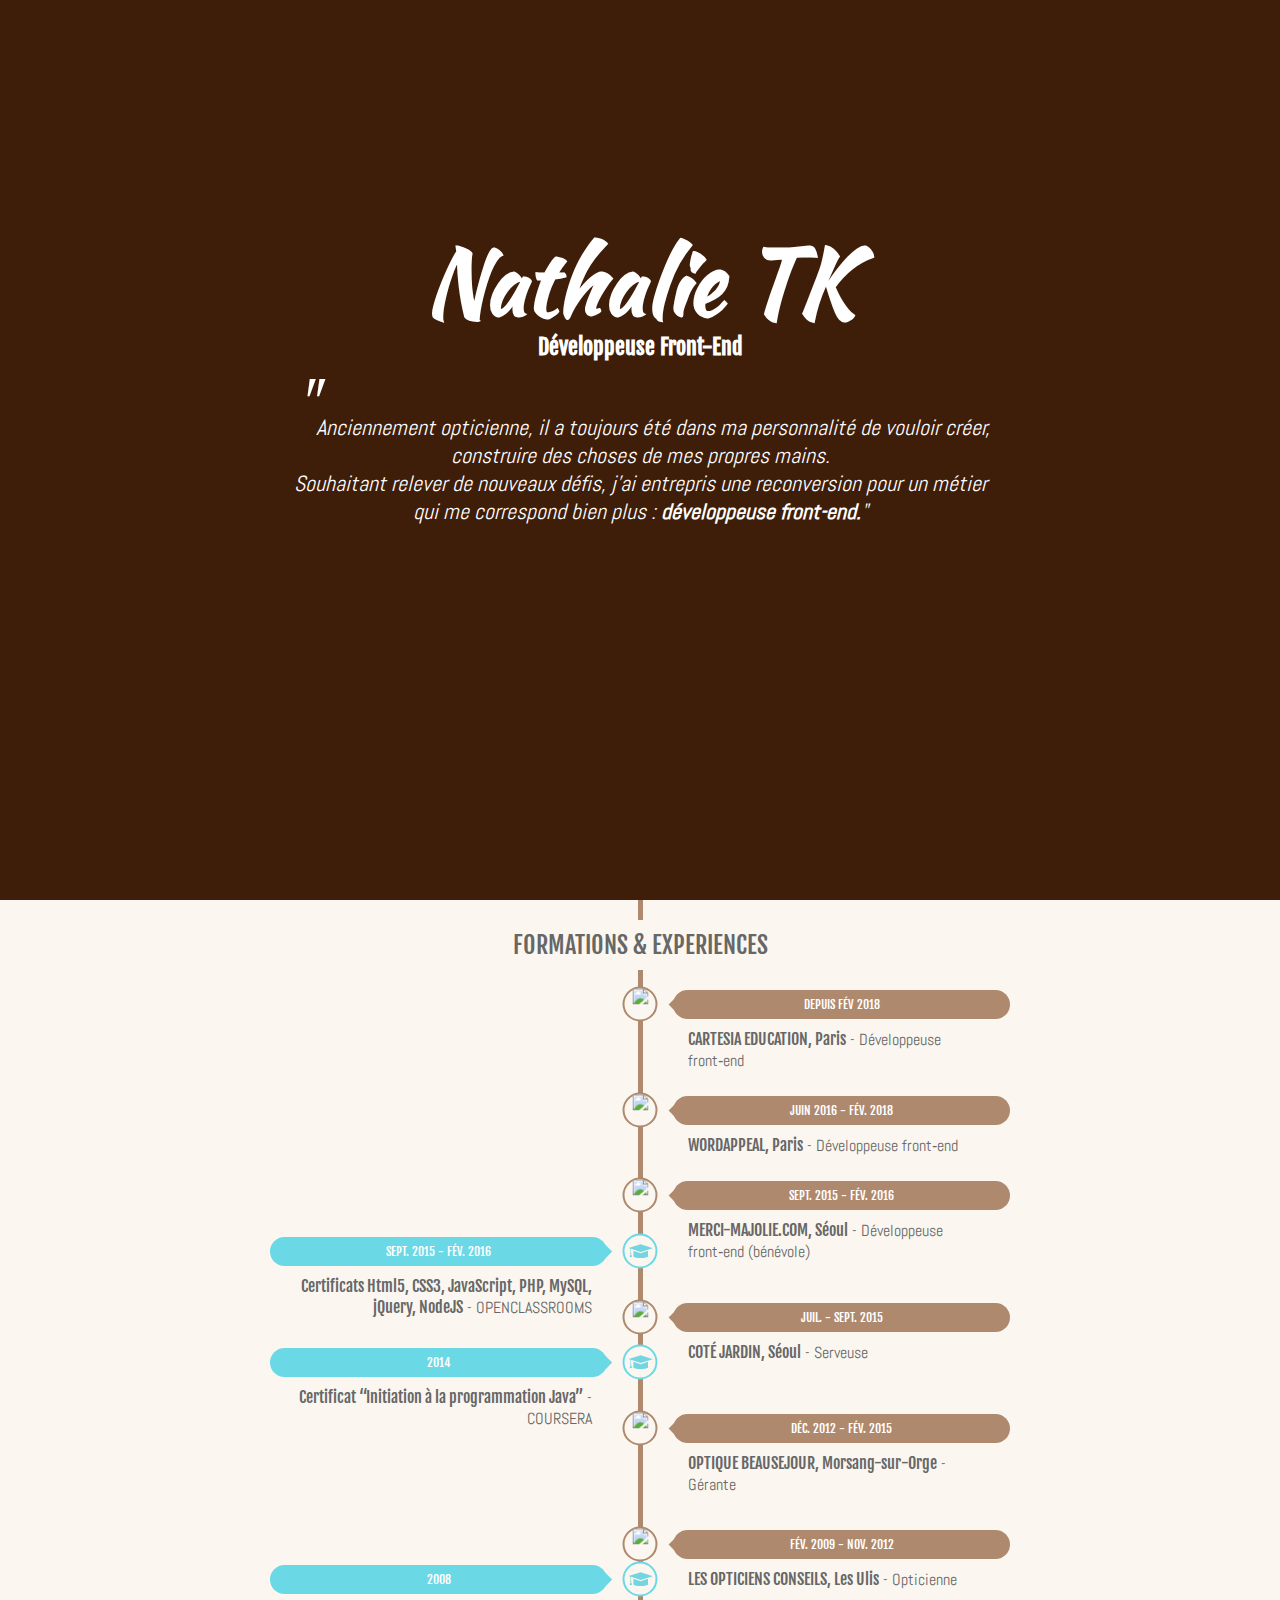
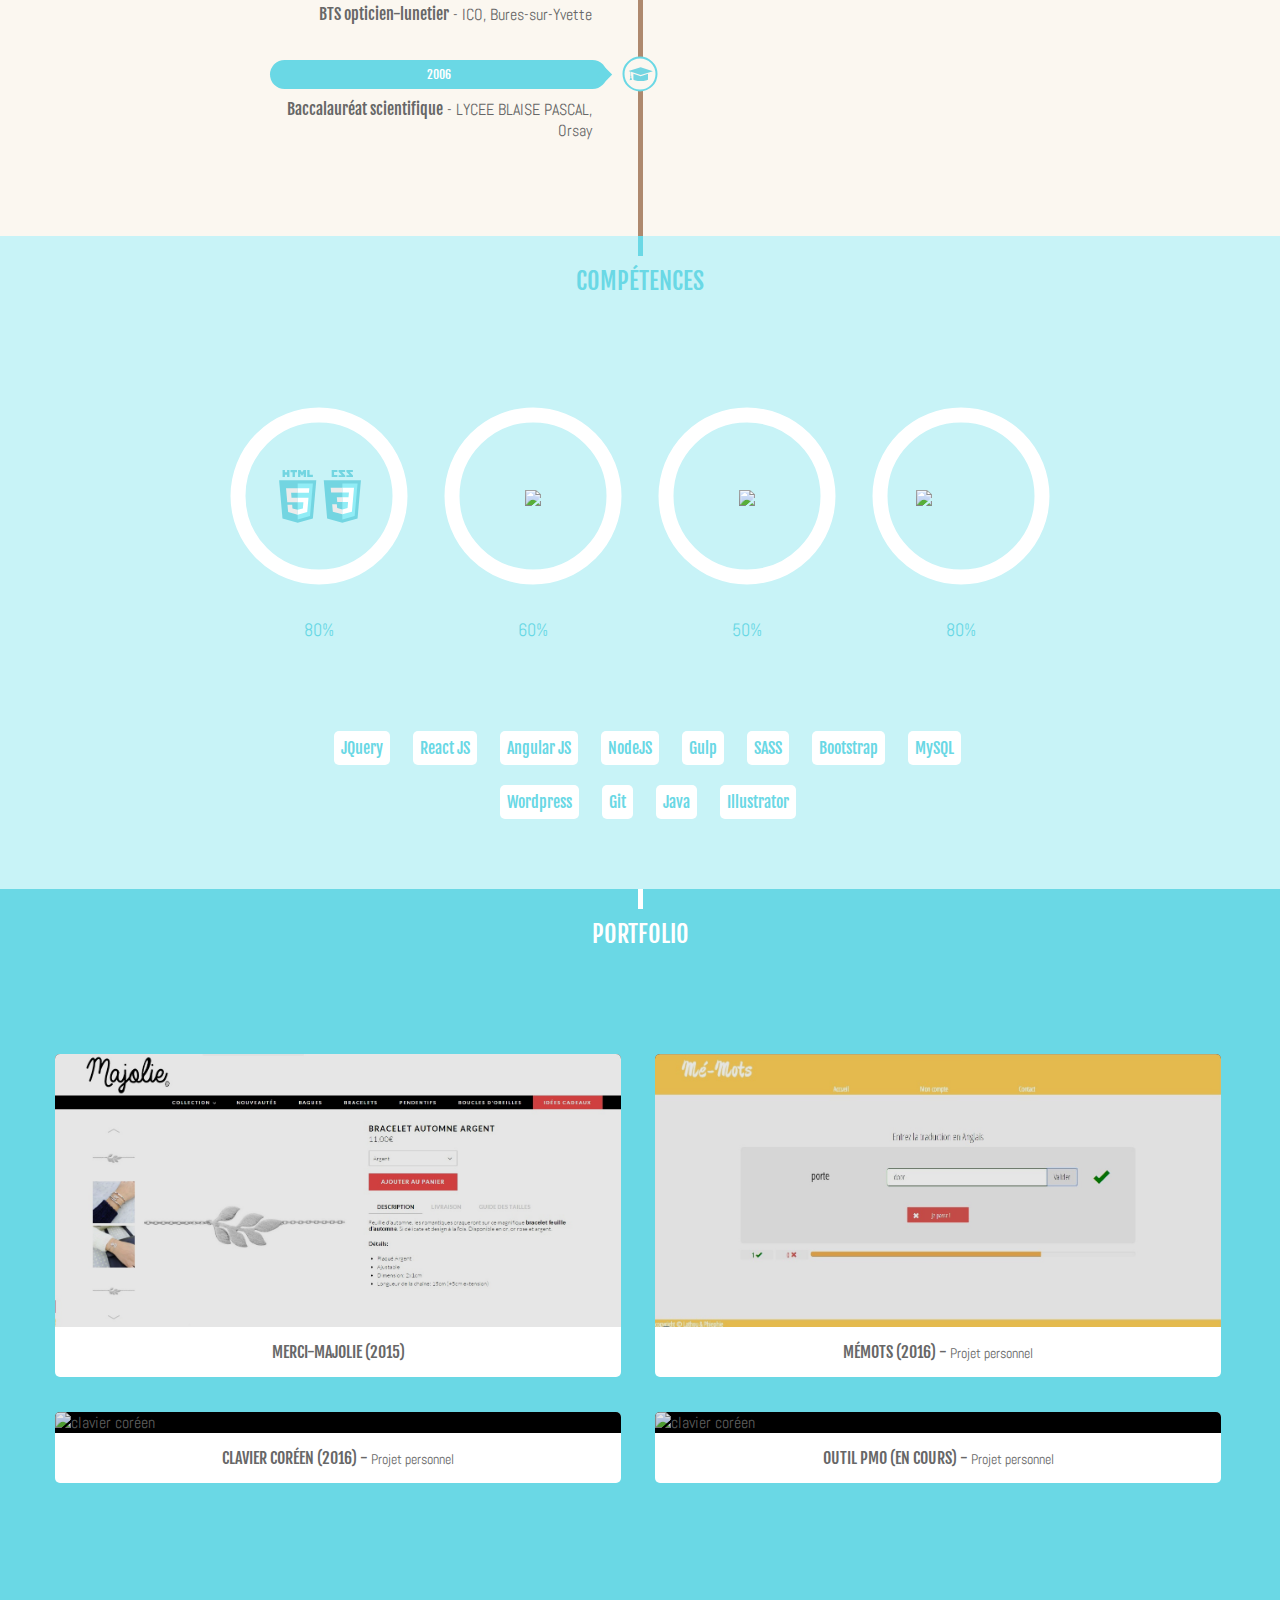
==== commit 4674b62c: "change projects design" ====
--- a/app/index.html
+++ b/app/index.html
@@ -20,8 +20,8 @@
 		</nav>
 
 		<section class="home">
-			<div class="home-bkg" data-0="opacity:1;" data-100="opacity:0.2;" data-1300="opacity:0;"></div>
-			<div class="container" data-0="transform : scale(0.5)  translate(-135%,0%) rotate(-22deg) rotateX(50deg);text-align:center;top : -6%;left:50%;color:#dddddd" data-100="	transform : scale(1) translate(-50%,-50%) rotate(0deg) rotateX(0deg);text-align: center;top : 50%;left:50%;color:#ffffff;" data-300="top:60%">
+			<div class="home-bkg" data-0="opacity:0.5;" data-100="opacity:0.2;" data-1300="opacity:0;"></div>
+			<div class="container" data-0="top:40%;" data-300="top:55%;">
 				<h1>Nathalie TK <span>Développeuse Front-End</span></h1>
 				<p><span>"</span>Anciennement opticienne, il a toujours été dans ma personnalité de vouloir créer, construire des choses de mes propres mains. <br/>Souhaitant relever de nouveaux défis, j'ai entrepris une reconversion pour un métier qui me correspond bien plus : <strong>développeuse&nbsp;front-end.</strong>"</p>
 			</div>
@@ -37,46 +37,52 @@
 				<div class="timeline">
 					<span class="timeline-line"></span>
 					<div class="events">
-						<div class="event experience" data-500="transform:translateY(100px); opacity:0.5" data-700="transform:translateY(0px);opacity:1;">
-							<div class="jalon"><span class="picto"><img src="img/job.svg"></span>Depuis Juin 2016</div>
+						<div class="event experience" data-250="transform:translateY(100px); opacity:0.5" data-350="transform:translateY(0px);opacity:1;">
+							<div class="jalon"><span class="picto"><img src="img/job.svg"></span>Depuis fév 2018</div>
 							<div class="text">
-								<h3>WORDAPPEAL, Paris</h3> - Développeuse front-end
+								<h3>CARTESIA EDUCATION, Paris</h3> - Développeuse front&#8209;end
 							</div>
 						</div>
-						<div class="event experience" data-550="transform:translateY(200px); opacity:0.5" data-750="transform:translateY(0px);opacity:1;">
+						<div class="event experience" data-300="transform:translateY(100px); opacity:0.5" data-400="transform:translateY(0px);opacity:1;">
+							<div class="jalon"><span class="picto"><img src="img/job.svg"></span>Juin 2016 - fév. 2018</div>
+							<div class="text">
+								<h3>WORDAPPEAL, Paris</h3> - Développeuse front&#8209;end
+							</div>
+						</div>
+						<div class="event experience" data-350="transform:translateY(200px); opacity:0.5" data-450="transform:translateY(0px);opacity:1;">
 							<div class="jalon"><span class="picto"><img src="img/job.svg"></span>Sept. 2015 - fév. 2016</div>
 							<div class="text">
-								<h3>MERCI-MAJOLIE.COM, Séoul</h3> - Développeuse front-end (bénévole)
+								<h3>MERCI-MAJOLIE.COM, Séoul</h3> - Développeuse front&#8209;end (bénévole)
 							</div>
 						</div>
-						<div class="event formation"  data-600="transform:translateY(200px); opacity:0.5" data-800="transform:translateY(0px);opacity:1;">
+						<div class="event formation"  data-400="transform:translateY(200px); opacity:0.5" data-500="transform:translateY(0px);opacity:1;">
 							<div class="jalon"><span class="picto"><img src="img/chapo.svg"></span>Sept. 2015 - fév. 2016</div>
 							<div class="text"><h3>Certificats Html5, CSS3, JavaScript, PHP, MySQL, jQuery, NodeJS</h3> - OPENCLASSROOMS</div>
 							
 						</div>
-						<div class="event experience secondaire"  data-650="transform:translateY(200px);" data-850="transform:translateY(0px);">
+						<div class="event experience secondaire"  data-450="transform:translateY(200px);" data-550="transform:translateY(0px);">
 							<div class="jalon"><span class="picto"><img src="img/job.svg"></span>Juil. - Sept. 2015</div>
 							<div class="text"><h3>COTÉ JARDIN, Séoul</h3> - Serveuse</div>
 						</div>
-						<div class="event formation"  data-700="transform:translateY(200px);" data-900="transform:translateY(0px);">
+						<div class="event formation"  data-500="transform:translateY(200px);" data-600="transform:translateY(0px);">
 							<div class="jalon"><span class="picto"><img src="img/chapo.svg"></span>2014</div>
 							<div class="text"><h3>Certificat “Initiation à la programmation Java”</h3> - COURSERA</div>
 							
 						</div>
-						<div class="event experience secondaire"  data-750="transform:translateY(200px);" data-950="transform:translateY(0px);">
+						<div class="event experience secondaire"  data-550="transform:translateY(200px);" data-650="transform:translateY(0px);">
 							<div class="jalon"><span class="picto"><img src="img/job.svg"></span>Déc. 2012 - fév. 2015</div>
 							<div class="text"><h3>OPTIQUE BEAUSEJOUR, Morsang-sur-Orge</h3> - Gérante</div>
 						</div>
-						<div class="event experience secondaire"  data-800="transform:translateY(100px);" data-1000="transform:translateY(0px);">
+						<div class="event experience secondaire"  data-600="transform:translateY(100px);" data-700="transform:translateY(0px);">
 							<div class="jalon"><span class="picto"><img src="img/job.svg"></span>Fév. 2009 - Nov. 2012</div>
 							<div class="text"><h3>LES OPTICIENS CONSEILS, Les Ulis</h3> - Opticienne</div>
 						</div>
-						<div class="event formation secondaire"  data-850="transform:translateY(100px);" data-1050="transform:translateY(0px);">
+						<div class="event formation secondaire"  data-650="transform:translateY(100px);" data-750="transform:translateY(0px);">
 							<div class="jalon"><span class="picto"><img src="img/chapo.svg"></span>2008</div>
 							<div class="text"><h3>BTS opticien-lunetier</h3> - ICO, Bures-sur-Yvette</div>
 							
 						</div>
-						<div class="event formation"  data-900="transform:translateY(100px);" data-1100="transform:translateY(0px);">
+						<div class="event formation"  data-700="transform:translateY(100px);" data-800="transform:translateY(0px);">
 							<div class="jalon"><span class="picto"><img src="img/chapo.svg"></span>2006</div>
 							<div class="text"><h3>Baccalauréat scientifique</h3> - LYCEE BLAISE PASCAL, Orsay</div>
 							
@@ -92,29 +98,33 @@
 				<ul class="main-skills">
 					<li>
 						<img src="img/HTML5CSS3Logos.svg">
-						<svg id="svg" width="125%" height="125%" viewport="0 0 100 100" version="1.1" xmlns="http://www.w3.org/2000/svg">
-						  <circle id="bar" r="45%" cx="50%" cy="50%" fill="transparent" stroke-dasharray="283%" stroke-dashoffset="283%"></circle>
+						<svg width="180" height="180" viewport="0 0 100 100" version="1.1" xmlns="http://www.w3.org/2000/svg">
+							<circle class="bar-background" r="45%" cx="50%" cy="50%" fill="transparent"></circle>
+						  	<circle class="bar" r="45%" cx="50%" cy="50%" fill="transparent" stroke-dasharray="283%" stroke-dashoffset="283%"></circle>
 						</svg>
 						<span>80%</span>
 					</li>
 					<li>
 						<img src="img/js.png">
-						<svg id="svg" width="125%" height="125%" viewport="0 0 100 100" version="1.1" xmlns="http://www.w3.org/2000/svg">
-						  <circle id="bar" r="45%" cx="50%" cy="50%" fill="transparent" stroke-dasharray="283%" stroke-dashoffset="283%"></circle>
+						<svg width="180" height="180" viewport="0 0 100 100" version="1.1" xmlns="http://www.w3.org/2000/svg">
+							<circle class="bar-background" r="45%" cx="50%" cy="50%" fill="transparent"></circle>
+						  <circle class="bar" r="45%" cx="50%" cy="50%" fill="transparent" stroke-dasharray="283%" stroke-dashoffset="283%"></circle>
 						</svg>
 						<span>60%</span>
 					</li>
 					<li>
 						<img src="img/php.png">
-						<svg id="svg" width="125%" height="125%" viewport="0 0 100 100" version="1.1" xmlns="http://www.w3.org/2000/svg">
-						  <circle id="bar" r="45%" cx="50%" cy="50%" fill="transparent" stroke-dasharray="283%" stroke-dashoffset="283%"></circle>
+						<svg width="180" height="180" viewport="0 0 100 100" version="1.1" xmlns="http://www.w3.org/2000/svg">
+							<circle class="bar-background" r="45%" cx="50%" cy="50%" fill="transparent"></circle>
+						  <circle class="bar" r="45%" cx="50%" cy="50%" fill="transparent" stroke-dasharray="283%" stroke-dashoffset="283%"></circle>
 						</svg>
 						<span>50%</span>
 					</li>
 					<li>
-						<img width="60%" src="img/photoshop-cc.svg">
-						<svg id="svg" width="125%" height="125%" viewport="0 0 100 100" version="1.1" xmlns="http://www.w3.org/2000/svg">
-						  <circle id="bar" r="45%" cx="50%" cy="50%" fill="transparent" stroke-dasharray="283%" stroke-dashoffset="283%"></circle>
+						<img width="50%" src="img/photoshop-cc.svg">
+						<svg width="180" height="180" viewport="0 0 100 100" version="1.1" xmlns="http://www.w3.org/2000/svg">
+							<circle class="bar-background" r="45%" cx="50%" cy="50%" fill="transparent"></circle>
+						  <circle class="bar" r="45%" cx="50%" cy="50%" fill="transparent" stroke-dasharray="283%" stroke-dashoffset="283%"></circle>
 						</svg>
 						<span>80%</span>
 					</li>
@@ -122,6 +132,7 @@
 				<ul class="other-skills">
 					
 					<li>JQuery</li>
+					<li>React JS</li>
 					<li>Angular JS</li>
 					<li>NodeJS</li>
 					<li>Gulp</li>
@@ -140,79 +151,72 @@
 			<div class="container">
 				<h2>Portfolio</h2>
 				<div class="main-projects">
-					<a target="_blank" href="http://www.merci-majolie.com" class="thumbnail">						
-						<img src="img/majolie.jpg" alt="site MaJolie">
-						<p class="title">Merci-majolie (2015) - <span>Projet bénévole</span></p>
-						<div class="caption">
-							<p class="article">Refonte des pages "panier" et "produit" d'un site de vente de bijoux en ligne</p>
-							<ul>
-								<li>Utilisation du CMS e-commerce Shopify, de ses macros et de ses objets</li>
-								<li>Intégration, en responsive, suivant maquettes pour la refonte de pages</li>
-								<li>Technos utilisées : <strong>Html, CSS3, javascript, jQuery</strong></li>
-							</ul>
-						</div>
-					</a>					
-					<a target="_blank" href="http://lathou.github.io/wrappez/app" class="thumbnail">						
-						<img src="img/wrap.jpg" alt="">
-						<p class="title">1-2-3 Wrappez ! (2015) - <span>Projet bénévole</span></p>
-						<div class="caption">
-							<p class="article">Création d'un site vitrine de produits de beauté</p>
-							<ul>
-								<li>Technos utilisées : <strong>Html, CSS3, bootstrap, jQuery</strong></li>
-							</ul>
-						</div>					
+
+					<a target="_blank" href="http://www.merci-majolie.com" class="card">	
+						<div class="thumbnail">
+							<img src="img/majolie.jpg" alt="site MaJolie">
+							
+							<div class="caption">
+								<p class="article">Refonte des pages "panier" et "produit" d'un site de vente de bijoux en ligne</p>
+								<ul>
+									<li>Utilisation du CMS e-commerce Shopify, de ses macros et de ses objets</li>
+									<li>Intégration, en responsive, suivant maquettes pour la refonte de pages</li>
+									<li>Technos utilisées : <strong>Html, CSS3, javascript, jQuery</strong></li>
+								</ul>
+							</div>						
+						</div>	
+						<p class="title">Merci-majolie (2015)</p>				
 					</a>	
-		
-					<a target="_blank" href="mini-jeu/mini-jeu.html" class="thumbnail">						
-						<img src="img/mini-jeu.jpg" alt="">
-						<p class="title">Mini-jeu (2016) - <span>Projet Openclassrooms</span></p>
-						<div class="caption">
-							<p class="article">Création d'un mini-jeu de plateau dans le cadre de ma formation</p>
-							<ul>
-								<li>Programmation orientée objet</li>
-								<li>Technos utilisées : <strong>Html, CSS3, javascript natif</strong></li>
-							</ul>
+
+					<a target="_blank" href="https://memots.herokuapp.com/" class="card">
+						<div class="thumbnail">
+							<img src="img/memots.jpg" alt="site mé-mots">
+						
+							<div class="caption">
+								<p class="article">Création d'un site d'aide à l'apprentissage des langues</p>
+								<ul>
+									<li>Gestion des utilisateurs grâce au sessionStorage et aux cookies</li>
+									<li>Manipulation du DOM avec jQuery</li>
+									<li>Gestion de base de donnée avec PHP et MySQL</li>
+									<li>Requêtes AJAX vers PHP évitant le rechargement de page</li>
+									<li>Programmation orientée objet</li>
+									<li>Responsive web design à l'aide de Bootstrap</li>
+									<li>Technos utilisées : <strong>Html, CSS3, bootstrap, jQuery, PHP, MySQL, LESS</strong></li>
+								</ul>
+							</div>						
+						</div>	
+						<p class="title">Mémots (2016) - <span>Projet personnel</span></p>
+					</a>
+
+					<a target="_blank" href="clavier/index.html" class="card">		
+						<div class="thumbnail">
+							<img src="img/clavier.jpg" alt="clavier coréen">
+							
+							<div class="caption">
+								<p class="article">Création d'un clavier virtuel coréen</p>
+								<ul>
+									<li>Récupération des signes coréen et de leurs données dans un fichier JSON afin de calculer la construction des syllabes</li>
+									<li>Possibilité de choisir la langue de clavier entre français et coréen grâce à ce même fichier JSON</li>
+									<li>Technos utilisées : <strong>Html, CSS3, AngularJS</strong></li>
+								</ul>
+							</div>							
 						</div>		
+						<p class="title">Clavier coréen (2016) - <span>Projet personnel</span></p>
 					</a>
-					<a target="_blank" href="https://memots.herokuapp.com/" class="thumbnail">				
-						<img src="img/memots.jpg" alt="site mé-mots">
-						<p class="title">Mémots (2016) - <span>Projet personnel</span></p>
-						<div class="caption">
-							<p class="article">Création d'un site d'aide à l'apprentissage des langues</p>
-							<ul>
-								<li>Utilisation du sessionStorage pour la persistance des données de session</li>
-								<li>Utilisation de cookie pour la connexion à un compte</li>
-								<li>Manipulation du DOM avec jQuery</li>
-								<li>Utilisation de PHP et MySQL permettant d'enregistrer ou de modifier des listes de mots dans la base de données</li>
-								<li>Requêtes AJAX vers PHP pour éviter le rechargement de page</li>
-								<li>Programmation orientée objet</li>
-								<li>Responsive web design à l'aide de Bootstrap</li>
-								<li>Technos utilisées : <strong>Html, CSS3, bootstrap, jQuery, PHP, MySQL, LESS</strong></li>
-							</ul>
+
+					<div class="card">	
+						<div class="thumbnail">
+							<img src="img/pmo.jpg" alt="clavier coréen">
+							
+							<div class="caption">
+								<p class="article">Création d'un outil de gestion de projet utilisable en local</p>
+								<ul>
+									<li>Création d'un serveur nodeJS et stockage des données dans un fichier JSON</li>
+									<li>Technos utilisées : <strong>Html, CSS3, nodeJS, javascript natif</strong></li>
+								</ul>
+							</div>		
 						</div>			
-					</a>
-					<a target="_blank" href="clavier/index.html" class="thumbnail">				
-						<img src="img/clavier.jpg" alt="clavier coréen">
-						<p class="title">Clavier coréen (2016) - <span>Projet personnel</span></p>
-						<div class="caption">
-							<p class="article">Création d'un clavier virtuel coréen</p>
-							<ul>
-								<li>Récupération des signes coréen et de leurs données dans un fichier JSON afin de calculer la construction des syllabes</li>
-								<li>Possibilité de choisir la langue de clavier entre français et coréen grâce à ce même fichier JSON</li>
-								<li>Technos utilisées : <strong>Html, CSS3, AngularJS</strong></li>
-							</ul>
-						</div>			
-					</a>
-					<div class="thumbnail">				
-						<img src="img/pmo.jpg" alt="clavier coréen">
-						<p class="title">Outil PMO (en cours) - <span>Projet personnel</span></p>
-						<div class="caption">
-							<p class="article">Création d'un outil de gestion de projet utilisable en local</p>
-							<ul>
-								<li>Création d'un serveur nodeJS et stockage des données dans un fichier JSON</li>
-								<li>Technos utilisées : <strong>Html, CSS3, nodeJS, javascript natif</strong></li>
-							</ul>
-						</div>			
+						<p class="title">Outil PMO (en cours) - <span>Projet personnel</span></p>		
 					</div>
 				</div>
 	
--- a/app/css/style.css
+++ b/app/css/style.css
@@ -91,7 +91,7 @@
 /*========== HOME ===========*/
 
 .home{
-	height:900px;
+	height: 100vh;
 	background-color: #3e1e08;
 	color:#d2d2d2;
 	position: relative;
@@ -107,17 +107,16 @@
 	position: absolute;
 	top:0;
 	left:0;
-	opacity: 1;
-	background: url('../img/home1.jpeg') no-repeat center;
+	opacity: 0.5;
+	background: url('../img/home1-min.jpg') no-repeat center;
 	background-size: cover;
 }
 .home .container{
-	min-width: 1000px;
-	transform : scale(0.5) translate(-135%,0%) rotate(-22deg) rotateX(50deg);
 	text-align:center;
-	top : -6%;
+	top : 40%;
 	left:50%;
-	color:#dddddd; 
+	transform: translate(-50%, -50%);
+	color:#ffffff; 
 	position: absolute;
 }
 .home h1{
@@ -241,7 +240,7 @@
 	text-align: right;
 }
 .event.secondaire{
-	opacity: 0.2;
+	opacity: 1;
 }
 .event.experience{
 	float: right;
@@ -345,20 +344,19 @@
 .skills ul.main-skills li{
 	display: inline-block;
 	vertical-align: top;
-	width: 150px;
-	height:150px;
-	margin : 20px 15px;
-	border : 15px solid #ffffff;
-	border-radius: 50%;
+	margin : 20px 15px 50px;
 	position: relative;
 }
 .skills ul.main-skills li svg{
-	position: absolute;
-	left:-15px;
-	top:-15px;
 	transform: rotate(-90deg);
-}
-.skills ul.main-skills li #bar{
+	width: 180px;
+	height:180px;
+}
+.skills ul.main-skills li .bar-background{
+	stroke: #ffffff;
+	stroke-width : 15px;
+}
+.skills ul.main-skills li .bar{
 	stroke: #6ad8e5;
 	stroke-width : 15px;
 	transition: 1.5s ease-out;
@@ -373,7 +371,7 @@
 }
 .skills ul.main-skills li img{
 	position: absolute;
-	max-width: 80%;
+	max-width: 70%;
 	top:50%;
 	left:50%;
 	transform : translate(-50%, -50%);
@@ -397,8 +395,10 @@
 
 section.projects{
 	background: #6ad8e5;
-	color : #ffffff;
 	text-align: left;
+}
+.projects h2 {
+	color: #ffffff;
 }
 .projects .container::before{
 	content:'';
@@ -413,15 +413,21 @@
 }
 .projects .main-projects{
 	margin : 80px auto ;
-	border-radius: 30px;
 	overflow: hidden;
 }
+
+.projects .card {
+	background: #ffffff;
+	border-radius: 5px;
+	overflow: hidden;
+	display: inline-block;
+	width: 45%;
+	width: calc(50% - 34px);
+	margin : 15px;
+}
 .projects .thumbnail{
-	display: inline-block;
-	width: 50%;
-	margin-right: -4px;
 	position: relative;
-	background: #362209;
+	background: #000000;
 	vertical-align: top;
 }
 .projects .thumbnail img{
@@ -442,28 +448,19 @@
 	transform : translateY(-50%);
 	padding : 20px;
 }
-.projects .thumbnail .title{
+.projects .title{
 	font-family: 'Fjalla One', sans-serif;
-	font-size : 12px;
 	text-transform: uppercase;
 	text-align: center;	
-	width : 80%;
-	background: #ae896e;
-	color:#ffffff;
-	padding:10px;
-	border-radius: 0 25px 25px 0;
-	position: absolute;
-	bottom : 20px;
-	left:0;
-}
-.projects .thumbnail .title span{
+	padding:15px;
+	margin: 0;
+}
+.projects .title span{
 	font-size : 14px;
 	text-transform: none;
 	font-family: 'Abel', sans-serif;
 }
-.projects .thumbnail:hover .title{
-	display: none;
-}
+
 .projects .thumbnail .caption p, 
 .projects .thumbnail .caption li{
 	font-size: 15px;
@@ -520,13 +517,13 @@
 		min-width: 100px;
 		padding : 0 20px;
 		position: relative;
-		top:80px;
+		top:80px !important;
 		left:0;
 		transform:none;
 		color:#ffffff;
 	}
 	.home h1{
-		font-size: 52px;
+		font-size: 45px;
 	}
 	.home h1 span, 
 	.home p{
@@ -563,10 +560,7 @@
 		margin-bottom : 20px;
 	}
 	.skills ul.main-skills li{
-		margin-bottom : 40px;
-		width : 115px;
-		height : 115px;
-		border:10px solid #ffffff;
+		margin-bottom : 40px;		
 	}
 	.skills ul.main-skills li span{
 		bottom:-40px;
@@ -575,20 +569,22 @@
 		margin : 5px;
 	}
 	.skills ul.main-skills li svg{
-		height: 132%;
-		width: 132%;
-		padding : 4px;
-	}
-	.skills ul.main-skills li #bar{
+		width: 120px;
+		height : 120px;
+	}
+	.skills ul.main-skills li .bar,
+	.skills ul.main-skills li .bar-background{
 		stroke-width : 10px;
 	}
 
-
 	/*Projets*/
-	.projects .thumbnail{
+	.projects .card{
 		width: 90%;
+		margin: 15px auto;
 		display: block;
-		margin : 0 auto;
+	}
+	.projects .main-projects{
+		margin: 0 auto;
 	}
 	.projects .thumbnail .caption p, .projects .thumbnail .caption li{
 		font-size : 12px;
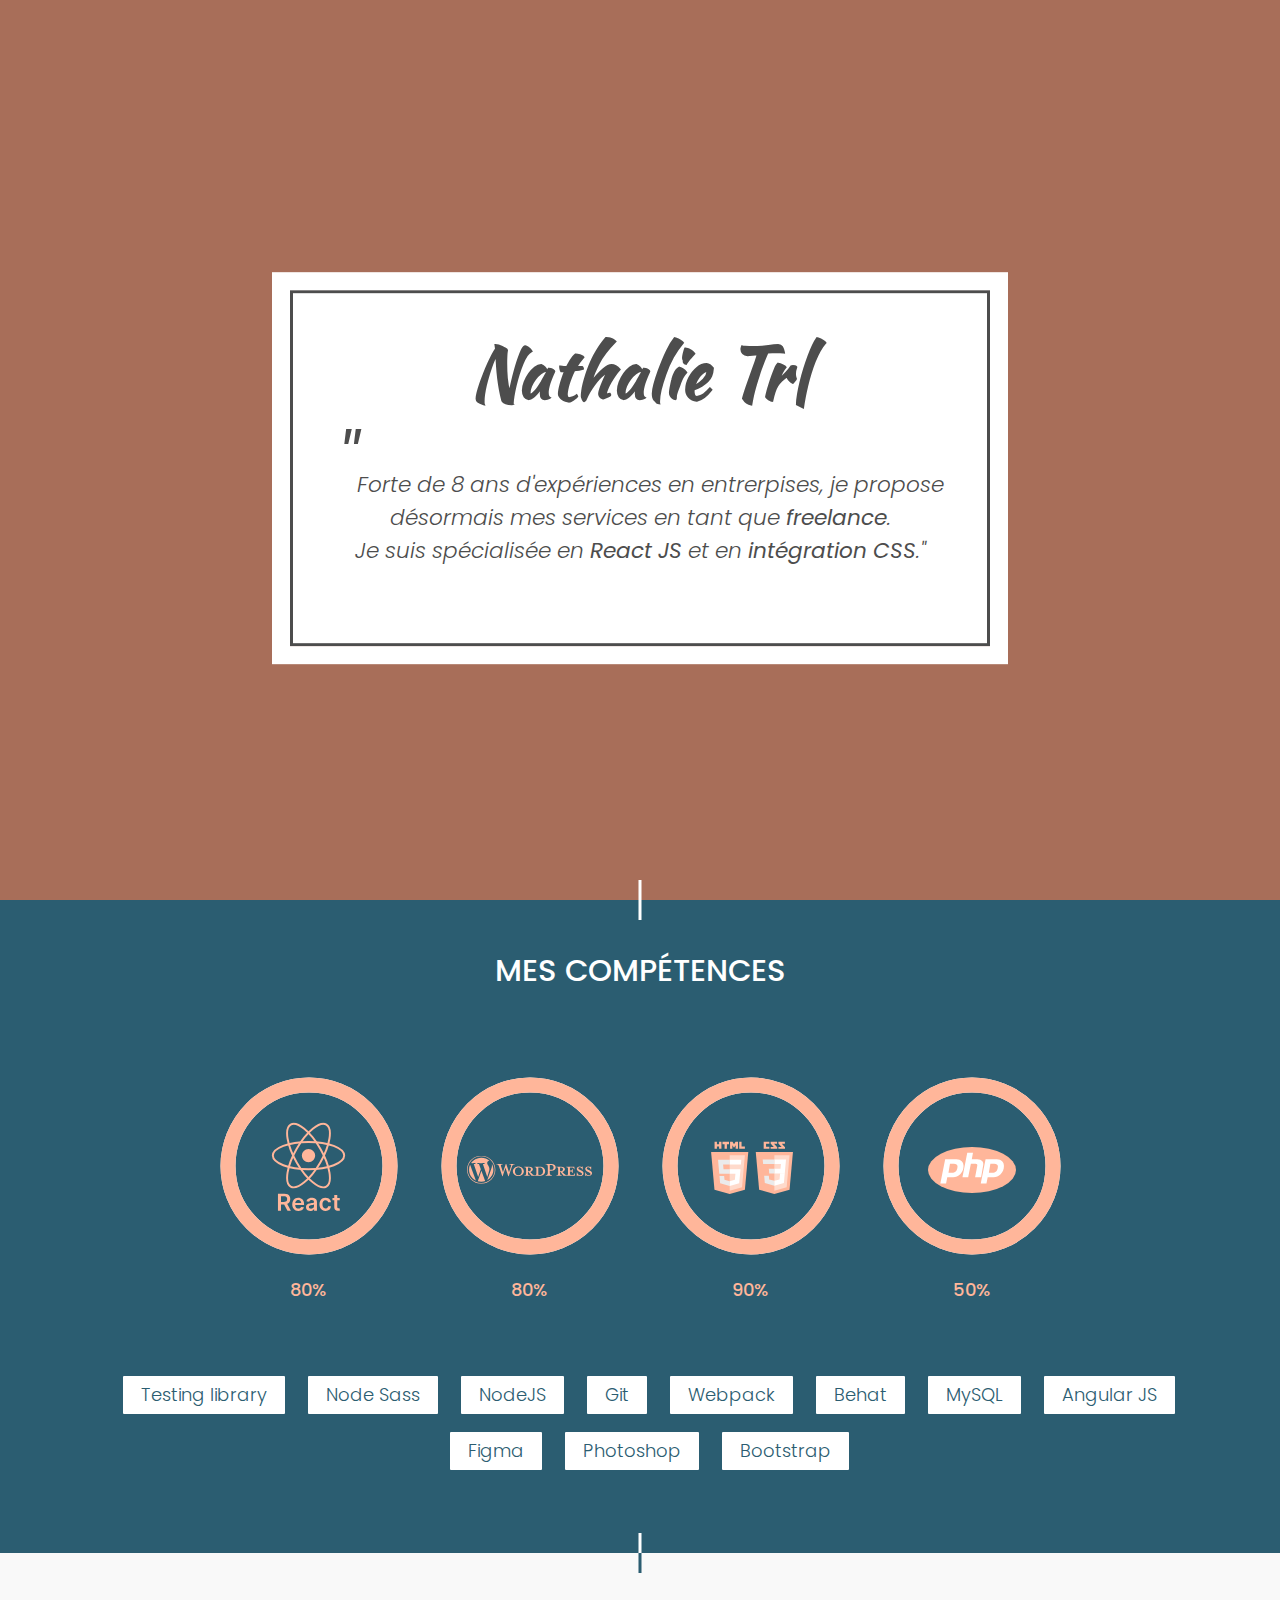
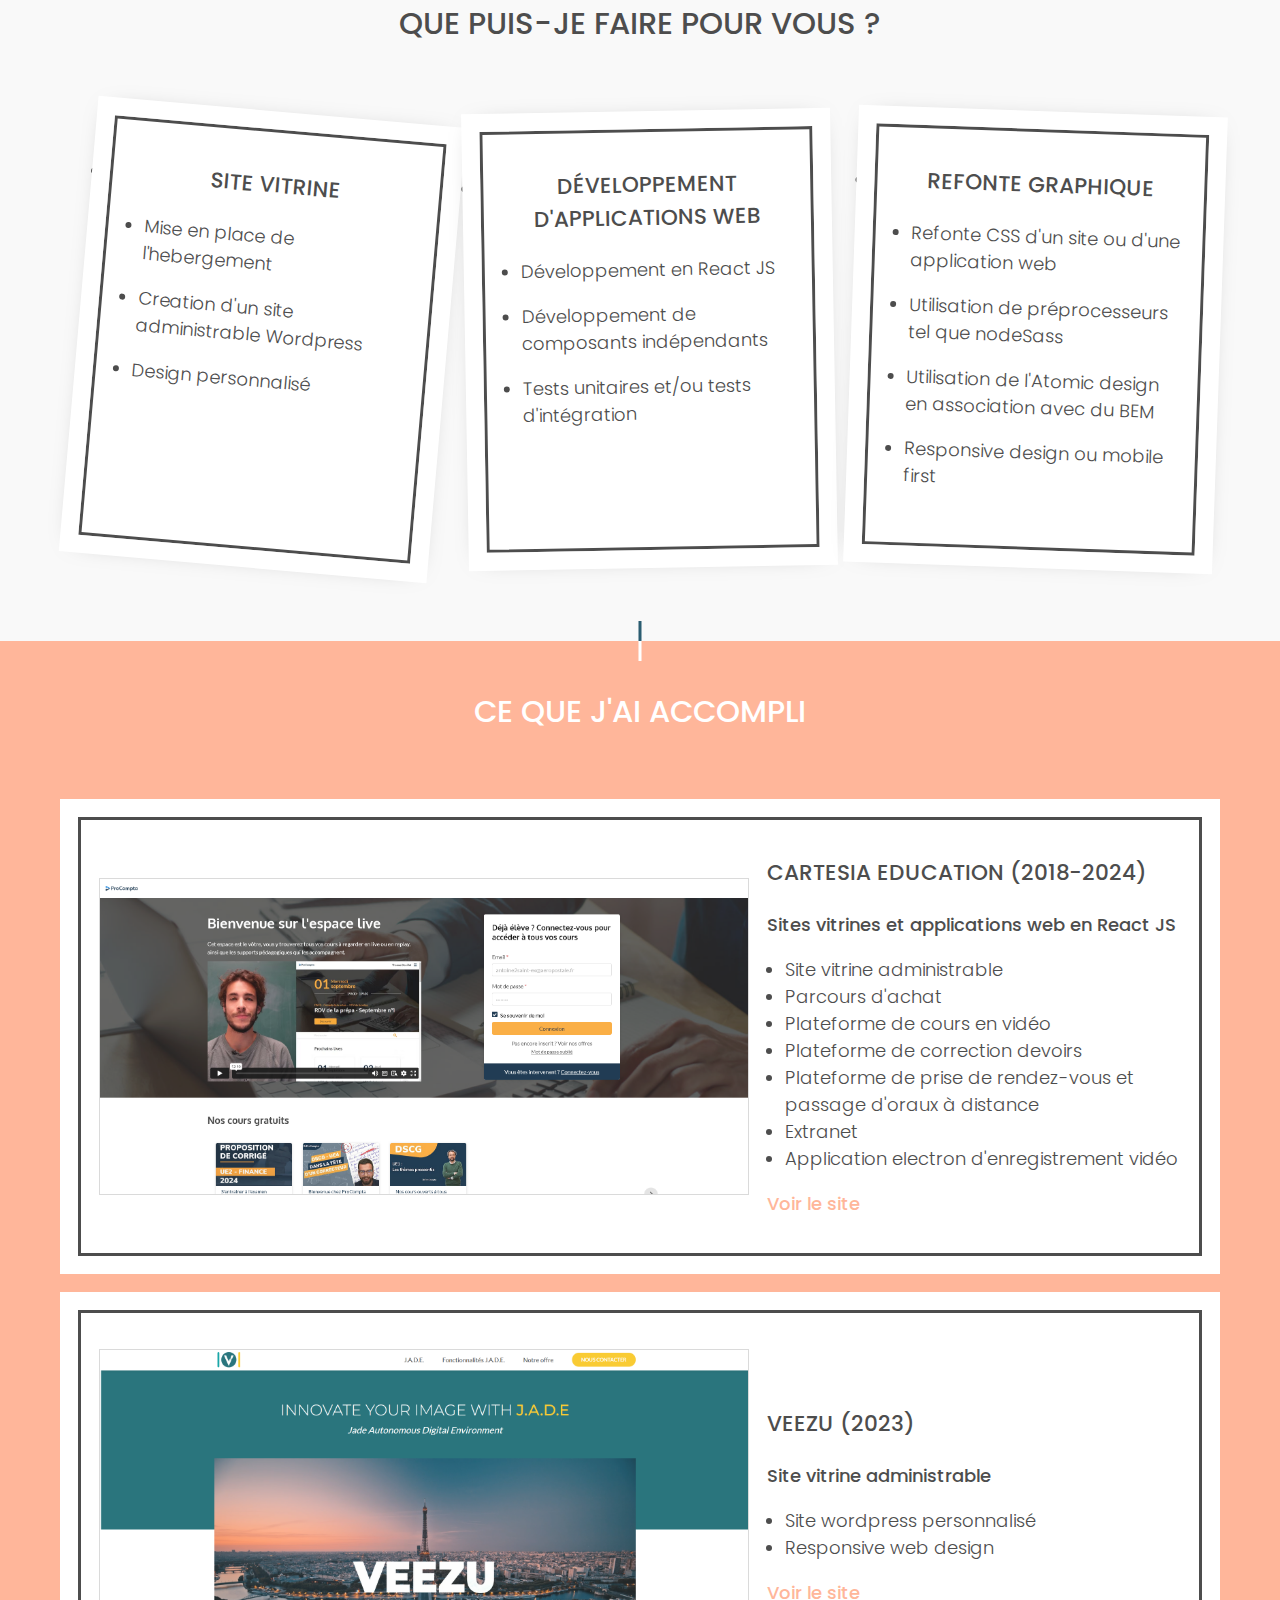
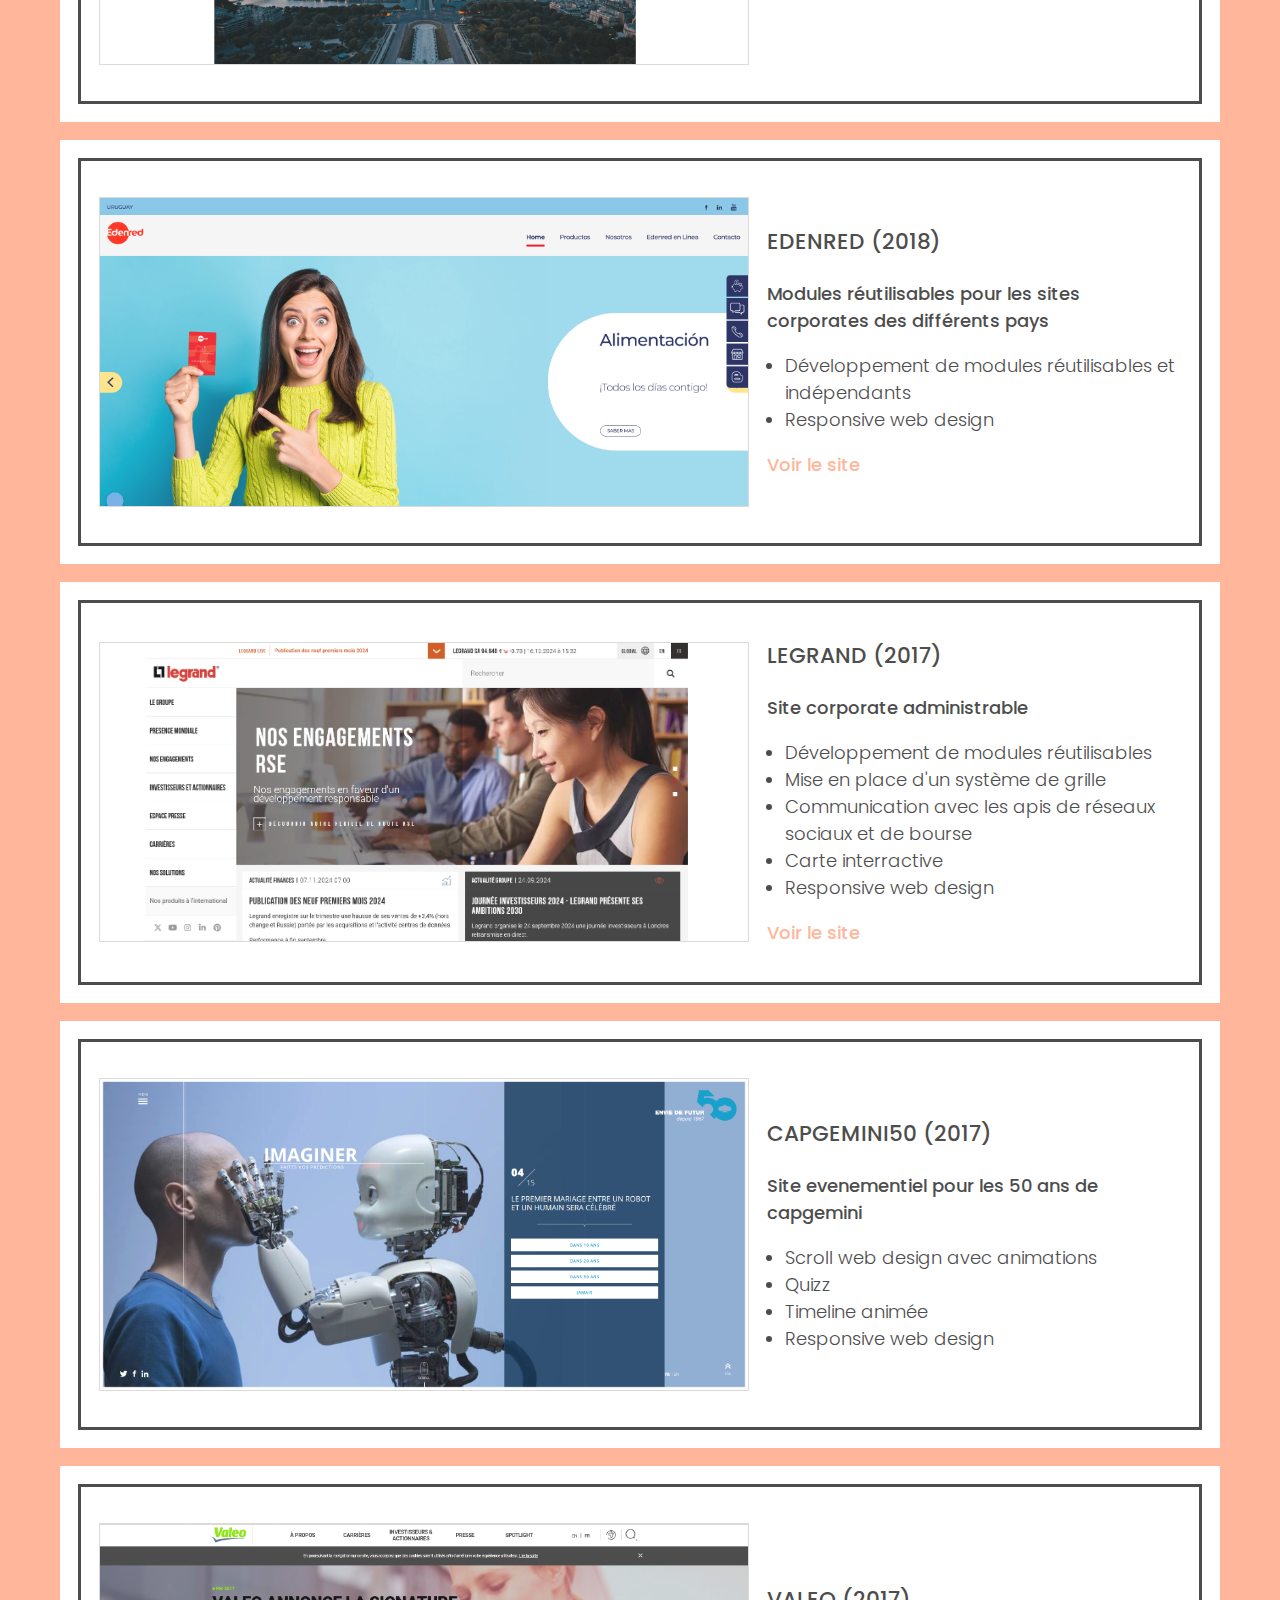
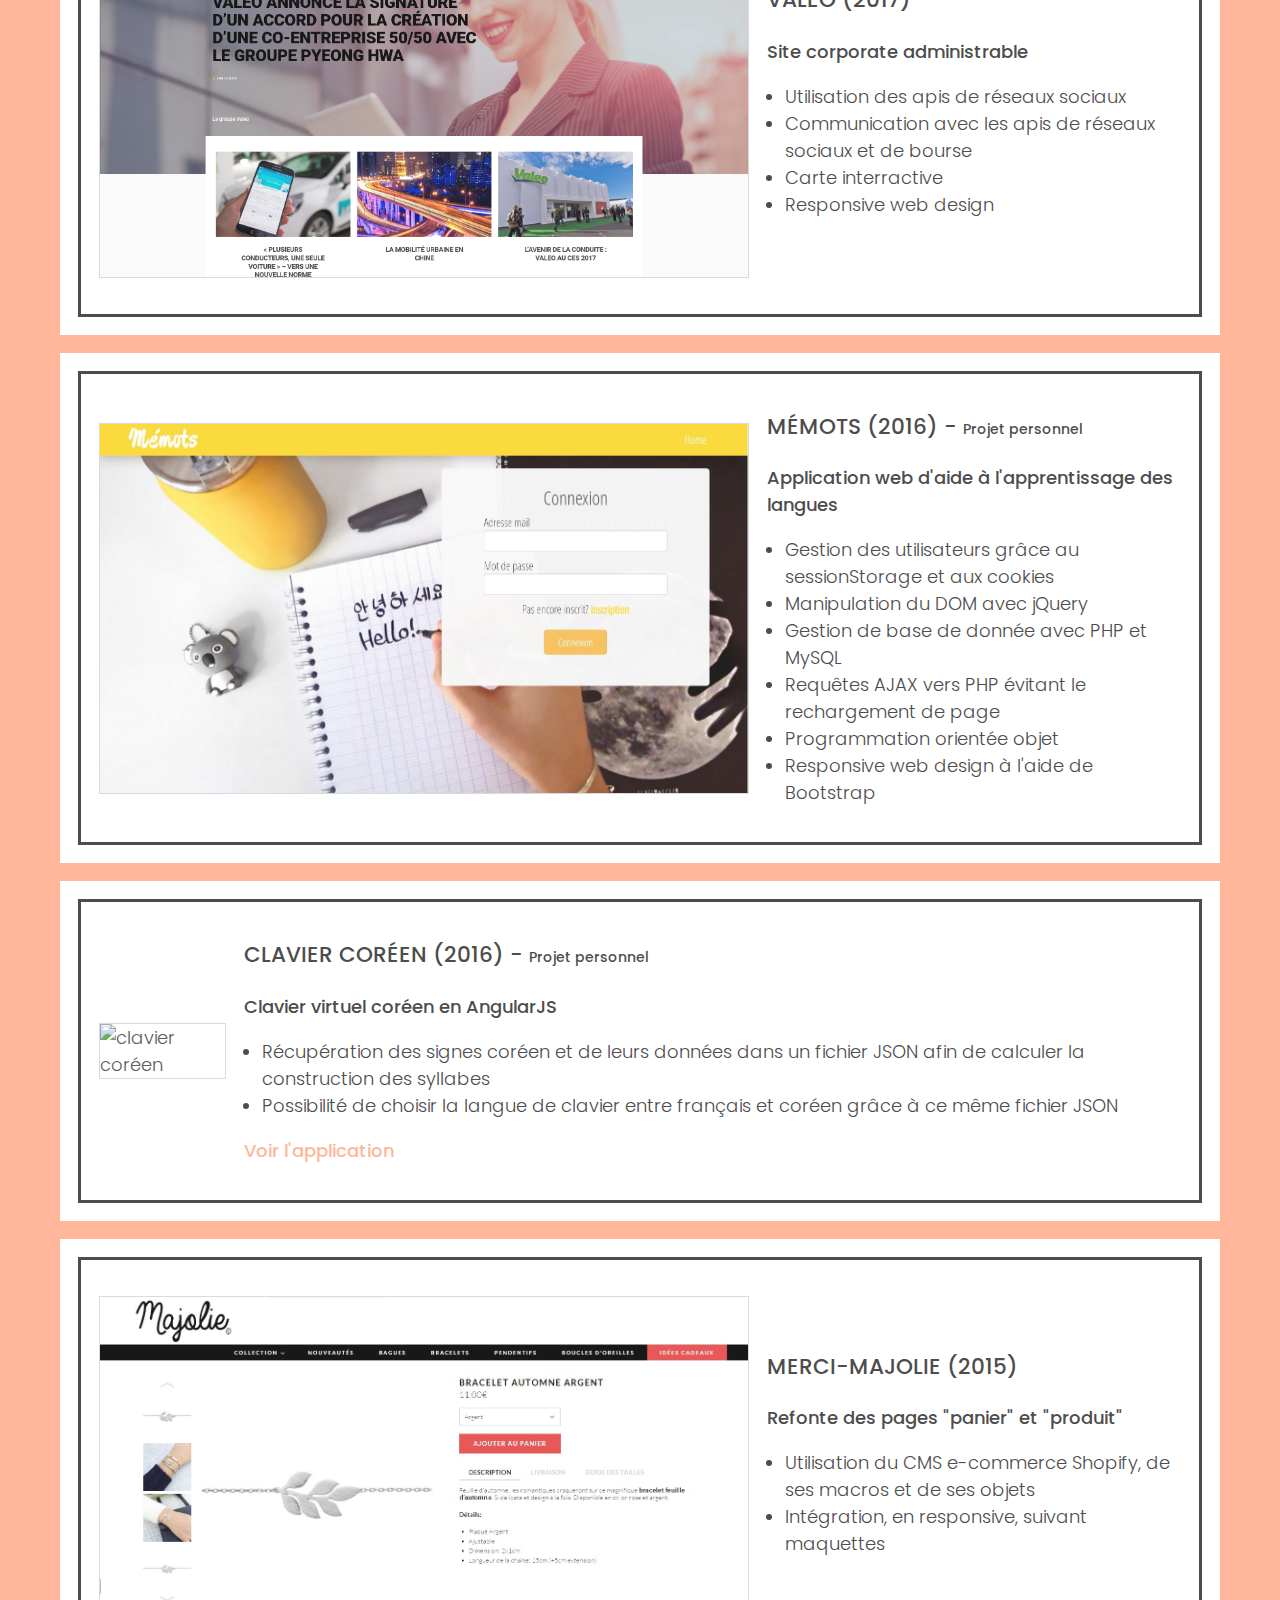
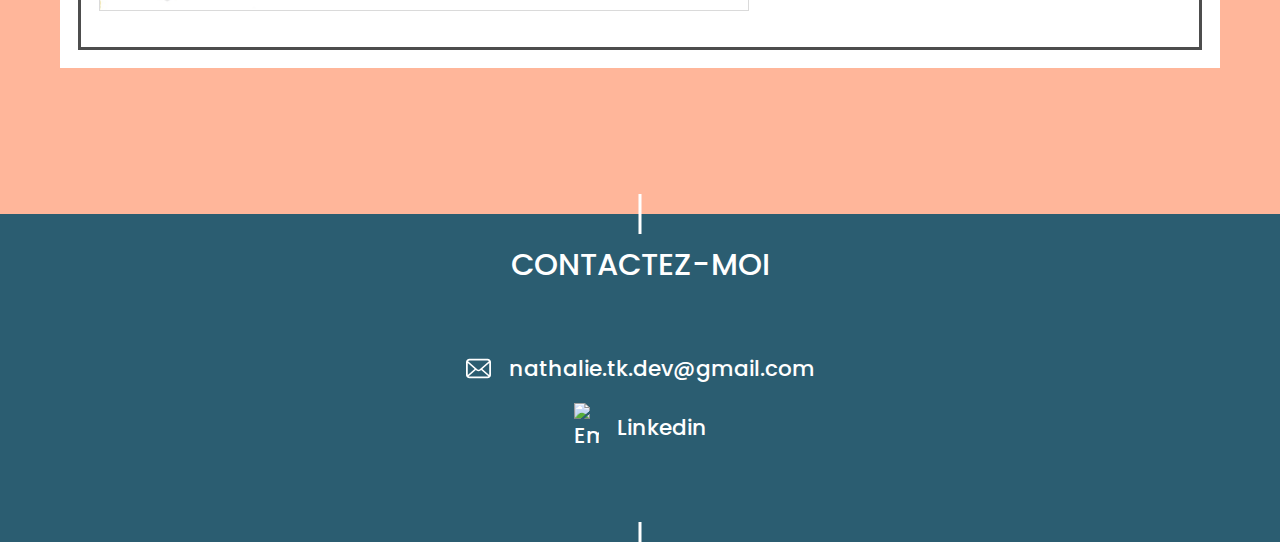
==== commit ab1cb5ef: "update portfolio for freelance" ====
--- a/app/index.html
+++ b/app/index.html
@@ -4,225 +4,374 @@
 		<title>Portfolio</title>
 		<meta charset="utf-8">
 		<meta name="viewport" content="width=device-width"/>
-		<link href="https://fonts.googleapis.com/css?family=Fjalla+One|Abel|Kaushan+Script" rel="stylesheet">
+		<link rel="preconnect" href="https://fonts.googleapis.com">
+		<link rel="preconnect" href="https://fonts.gstatic.com" crossorigin>
+		<link href="https://fonts.googleapis.com/css2?family=Kaushan+Script&family=Poppins:ital,wght@0,300;0,500&display=block" rel="stylesheet">
 		<link rel="stylesheet" type="text/css" href="css/style.css">
 
 	</head>
 	
 	<body class="animate">
-		<nav class="container">
-			<ul >
-				<li><a href="#1">Formations & Experiences</a> • </li>
-				<li><a href="#2">Compétences</a> • </li>
-				<li><a href="#3">Portfolio</a> • </li>
-				<li><a taret="_blank" href="https://www.linkedin.com/in/nathalie-trinh-khanh-64162210a/"><img src="img/in.png"></a></li>
+		<nav class="menu">
+			<ul class="container">
+				<li><a href="#skills">Compétences</a> • </li>
+				<li><a href="#offers">Services</a> • </li>
+				<li><a href="#portfolio">Portfolio</a> • </li>
+				<li><a href="#contact">Contact</a> • </li>
+				<!-- <li><a href="#experiences">Mon parcours</a> • </li> -->
+				<li><a target="_blank" href="https://www.linkedin.com/in/nathalie-trinh-khanh-64162210a/"><img src="img/in.png"></a></li>
 			</ul>
 		</nav>
 
 		<section class="home">
-			<div class="home-bkg" data-0="opacity:0.5;" data-100="opacity:0.2;" data-1300="opacity:0;"></div>
-			<div class="container" data-0="top:40%;" data-300="top:55%;">
-				<h1>Nathalie TK <span>Développeuse Front-End</span></h1>
-				<p><span>"</span>Anciennement opticienne, il a toujours été dans ma personnalité de vouloir créer, construire des choses de mes propres mains. <br/>Souhaitant relever de nouveaux défis, j'ai entrepris une reconversion pour un métier qui me correspond bien plus : <strong>développeuse&nbsp;front-end.</strong>"</p>
-			</div>
-			  <div class="mouse fixed">
+			<div class="home__bkg" data-top="opacity:0.8;" data-top-bottom="opacity:0.1;"></div>
+			<div class="container">
+				<div class="home__box card" data-top="top:50%;" data-top-bottom="top:65%;">
+					<h1 class="home__title"><span class="js-home__name" data-previous="Nathalie Trin" data-final="Nathalie TK">Nathalie TK</span> <span class="home__subtitle js-home__subtitle">Développeuse front-end freelance</span></h1>
+					<p class="home__quote">
+						<span class="home__quote-icon">"</span>Forte de 8 ans d'expériences en entrerpises, je propose désormais mes services en tant que <strong>freelance</strong>. <br/>
+						Je suis spécialisée en <strong>React JS</strong> et en <strong>intégration CSS</strong>."
+					</p>					
+				</div>
+			</div>
+			  <div class="mouse">
 			    <div class="mouse-wheel"></div>
 			    <span></span>
 			  </div>
 		</section>
 
-		<section class="parcours" id="1">
-			<div class="container">
-				<h2>Formations & Experiences</h2>
+		<section class="skills" id='skills'>
+			<div class="container">
+				<h2>Mes compétences</h2>
+				<ul class="main-skills">
+					<li>
+						<img src="img/react.svg">
+						<svg width="180" height="180" viewport="0 0 100 100" version="1.1" xmlns="http://www.w3.org/2000/svg">
+							<circle class="bar-background" r="45%" cx="50%" cy="50%" fill="transparent"></circle>
+						  <circle class="bar" r="45%" cx="50%" cy="50%" fill="transparent" stroke-dasharray="283%" data-bottom="stroke-dashoffset: 283%;" data-bottom-bottom="stroke-dashoffset: 56.60%;" ></circle>
+						</svg>
+						<span>80%</span>
+					</li>
+					<li>
+						<img src="img/wordpress.svg">
+						<svg width="180" height="180" viewport="0 0 100 100" version="1.1" xmlns="http://www.w3.org/2000/svg">
+							<circle class="bar-background" r="45%" cx="50%" cy="50%" fill="transparent"></circle>
+						  <circle class="bar" r="45%" cx="50%" cy="50%" fill="transparent" stroke-dasharray="283%" data-bottom="stroke-dashoffset: 283%;" data-bottom-bottom="stroke-dashoffset: 56.60%;" ></circle>
+						</svg>
+						<span>80%</span>
+					</li>
+					<li>
+						<!-- dashoffset = 283*(1- percent/100) -->
+						<img src="img/HTML5CSS3Logos.svg">
+						<svg width="180" height="180" viewport="0 0 100 100" version="1.1" xmlns="http://www.w3.org/2000/svg">
+							<circle class="bar-background" r="45%" cx="50%" cy="50%" fill="transparent"></circle>
+						  	<circle class="bar" r="45%" cx="50%" cy="50%" fill="transparent" stroke-dasharray="283%" data-bottom="stroke-dashoffset: 283%;" data-bottom-bottom="stroke-dashoffset: 28.3;" ></circle>
+						</svg>
+						<span>90%</span>
+					</li>
+					<li>
+						<img src="img/php.svg">
+						<svg width="180" height="180" viewport="0 0 100 100" version="1.1" xmlns="http://www.w3.org/2000/svg">
+							<circle class="bar-background" r="45%" cx="50%" cy="50%" fill="transparent"></circle>
+						  <circle class="bar" r="45%" cx="50%" cy="50%" fill="transparent" stroke-dasharray="283%"  data-bottom="stroke-dashoffset: 283%;" data-bottom-bottom="stroke-dashoffset: 141.50%;"></circle>
+						</svg>
+						<span>50%</span>
+					</li>
+				</ul>
+				<ul class="other-skills">
+					<li>Testing library</li>
+					<li>Node Sass</li>
+					<li>NodeJS</li>
+					<li>Git</li>
+					<li>Webpack</li>
+					<li>Behat</li>
+					<li>MySQL</li>
+					<li>Angular JS</li>
+					<li>Figma</li>
+					<li>Photoshop</li>
+					<li>Bootstrap</li>
+				</ul>
+			</div>
+		</section>
+
+		<section class="offers" id='offers'>
+			<div class="container">
+				<h2>Que puis-je faire pour vous ?</h2>
+				<ul class="offers__list">
+					<li class="card offer" data-700-top="transform: rotateZ(0deg);" data-650-top="transform: rotateZ(5deg);">
+						<h3 class="offer__title">Site vitrine</h3>
+						<ul>
+							<li class="offer__point">Mise en place de l'hebergement</li>
+							<li class="offer__point">Creation d'un site administrable Wordpress</li>
+							<li class="offer__point">Design personnalisé</li>
+						</ul>
+					</li>
+					<li class="card offer" data-700-top="transform: rotateZ(0deg);" data-650-top="transform: rotateZ(-2deg);">
+						<h3 class="offer__title">Développement d'applications web</h3>
+						<ul>
+							<li class="offer__point">Développement en React JS</li>
+							<li class="offer__point">Développement de composants indépendants</li>
+							<li class="offer__point">Tests unitaires et/ou tests d'intégration</li>
+						</ul>
+					</li>
+					<li class="card offer" data-700-top="transform: rotateZ(0deg);"  data-650-top="transform: rotateZ(2deg);">
+						<h3 class="offer__title">Refonte graphique</h3>
+						<ul>
+							<li class="offer__point">Refonte CSS d'un site ou d'une application web</li>
+							<li class="offer__point">Utilisation de préprocesseurs tel que nodeSass</li>
+							<li class="offer__point">Utilisation de l'Atomic design en association avec du BEM</li>
+							<li class="offer__point">Responsive design ou mobile first</li>
+						</ul>
+					</li>
+				</ul>
+			</div>
+		</section>
+
+				<section class="projects" id='portfolio'>
+			<div class="container">
+				<h2>Ce que j'ai accompli</h2>
+				<div class="main-projects">
+					<div class="card" data-300-bottom="top:100px;opacity:0;" data-100-bottom="top:0px;opacity:1;">
+						<div class="thumbnail">
+							<img src="img/pro-compta.png" alt="Pro compta">						
+						</div>	
+						
+						<div class="caption">
+							<h3 class="title">Cartesia Education (2018-2024)</h3>
+							<p class="article">Sites vitrines et applications web en React JS</p>
+							<ul>
+								<li>Site vitrine administrable</li>
+								<li>Parcours d'achat</li>
+								<li>Plateforme de cours en vidéo</li>
+								<li>Plateforme de correction devoirs</li>
+								<li>Plateforme de prise de rendez-vous et passage d'oraux à distance</li>
+								<li>Extranet</li>
+								<li>Application electron d'enregistrement vidéo</li>
+							</ul>
+							<a target="_blank" href="https://live.pro-compta.fr/" class="project__link">Voir le site</a>
+						</div>
+					</div>
+
+					<div class="card" data-300-bottom="top:100px;opacity:0;" data-100-bottom="top:0px;opacity:1;">
+						<div class="thumbnail">
+							<img src="img/veezu.png" alt="Veezu">						
+						</div>	
+						
+						<div class="caption">
+							<h3 class="title">Veezu (2023)</h3>
+							<p class="article">Site vitrine administrable</p>
+							<ul>
+								<li>Site wordpress personnalisé</li>
+								<li>Responsive web design</li>
+							</ul>
+							<a target="_blank" href="https://www.veezu.io" class="project__link">Voir le site</a>
+						</div>
+					</div>
+
+					<div class="card" data-300-bottom="top:100px;opacity:0;" data-100-bottom="top:0px;opacity:1;">
+						<div class="thumbnail">
+							<img src="img/edenred.png" alt="Edenred">						
+						</div>	
+						
+						<div class="caption">
+							<h3 class="title">Edenred (2018)</h3>
+							<p class="article">Modules réutilisables pour les sites corporates des différents pays</p>
+							<ul>
+								<li>Développement de modules réutilisables et indépendants</li>
+								<li>Responsive web design</li>
+							</ul>
+							<a target="_blank" href="https://www.edenred.com.uy" class="project__link">Voir le site</a>
+						</div>
+					</div>
+
+					<div class="card" data-300-bottom="top:100px;opacity:0;" data-100-bottom="top:0px;opacity:1;">
+						<div class="thumbnail">
+							<img src="img/legrand.png" alt="Legrand">						
+						</div>	
+						
+						<div class="caption">
+							<h3 class="title">Legrand (2017)</h3>
+							<p class="article">Site corporate administrable</p>
+							<ul>
+								<li>Développement de modules réutilisables</li>
+								<li>Mise en place d'un système de grille</li>
+								<li>Communication avec les apis de réseaux sociaux et de bourse</li>
+								<li>Carte interractive</li>
+								<li>Responsive web design</li>
+							</ul>
+							<a target="_blank" href="https://www.legrandgroup.com/fr" class="project__link">Voir le site</a>
+						</div>
+					</div>
+
+					<div class="card" data-300-bottom="top:100px;opacity:0;" data-100-bottom="top:0px;opacity:1;">
+						<div class="thumbnail">
+							<img src="img/capgemini.png" alt="Capgemini50">						
+						</div>	
+						
+						<div class="caption">
+							<h3 class="title">Capgemini50 (2017)</h3>
+							<p class="article">Site evenementiel pour les 50 ans de capgemini</p>
+							<ul>
+								<li>Scroll web design avec animations</li>
+								<li>Quizz</li>
+								<li>Timeline animée</li>
+								<li>Responsive web design</li>
+							</ul>
+						</div>
+					</div>
+
+					<div class="card" data-300-bottom="top:100px;opacity:0;" data-100-bottom="top:0px;opacity:1;">
+						<div class="thumbnail">
+							<img src="img/valeo.png" alt="Valeo">						
+						</div>	
+						
+						<div class="caption">
+							<h3 class="title">Valeo (2017)</h3>
+							<p class="article">Site corporate administrable</p>
+							<ul>
+								<li>Utilisation des apis de réseaux sociaux</li>
+								<li>Communication avec les apis de réseaux sociaux et de bourse</li>
+								<li>Carte interractive</li>
+								<li>Responsive web design</li>
+							</ul>
+						</div>
+					</div>
+
+					<div class="card" data-300-bottom="top:100px;opacity:0;" data-100-bottom="top:0px;opacity:1;">
+						<div class="thumbnail">
+							<img src="img/memots.jpg" alt="site mé-mots">						
+						</div>	
+						
+						<div class="caption">
+							<h3 class="title">Mémots (2016) - <span>Projet personnel</span></h3>
+							<p class="article">Application web d'aide à l'apprentissage des langues</p>
+							<ul>
+								<li>Gestion des utilisateurs grâce au sessionStorage et aux cookies</li>
+								<li>Manipulation du DOM avec jQuery</li>
+								<li>Gestion de base de donnée avec PHP et MySQL</li>
+								<li>Requêtes AJAX vers PHP évitant le rechargement de page</li>
+								<li>Programmation orientée objet</li>
+								<li>Responsive web design à l'aide de Bootstrap</li>
+							</ul>
+						</div>
+					</div>
+
+					<div class="card" data-300-bottom="top:100px;opacity:0;" data-100-bottom="top:0px;opacity:1;">		
+						<div class="thumbnail">
+							<img src="img/clavier.jpg" alt="clavier coréen">						
+						</div>		
+						
+						<div class="caption">
+							<h3 class="title">Clavier coréen (2016) - <span>Projet personnel</span></h3>
+							<p class="article">Clavier virtuel coréen en AngularJS</p>
+							<ul>
+								<li>Récupération des signes coréen et de leurs données dans un fichier JSON afin de calculer la construction des syllabes</li>
+								<li>Possibilité de choisir la langue de clavier entre français et coréen grâce à ce même fichier JSON</li>
+							</ul>
+							<a target="_blank" href="clavier/index.html" class="project__link">Voir l'application</a>
+						</div>	
+					</div>
+
+					<div class="card" data-300-bottom="top:100px;opacity:0;" data-100-bottom="top:0px;opacity:1;">	
+						<div class="thumbnail">
+							<img src="img/majolie.jpg" alt="site MaJolie">
+						</div>	
+						<div class="caption">
+							<h3 class="title">Merci-majolie (2015)</h3>	
+							<p class="article">Refonte des pages "panier" et "produit"</p>
+							<ul>
+								<li>Utilisation du CMS e-commerce Shopify, de ses macros et de ses objets</li>
+								<li>Intégration, en responsive, suivant maquettes</li>
+							</ul>
+						</div>				
+					</div>
+				</div>
+	
+			</div>
+		</section>
+<!-- 
+		<section class="experiences" id="experiences">
+			<div class="container">
+				<h2>Mon parcours</h2>
 				<div class="timeline">
 					<span class="timeline-line"></span>
 					<div class="events">
-						<div class="event experience" data-250="transform:translateY(100px); opacity:0.5" data-350="transform:translateY(0px);opacity:1;">
-							<div class="jalon"><span class="picto"><img src="img/job.svg"></span>Depuis fév 2018</div>
-							<div class="text">
+						<div class="experience experience_work" data-bottom-bottom="transform:translateY(100px); opacity:0.5" data-bottom="transform:translateY(0px);opacity:1;">
+							<div class="experience__icon"><span class="picto"><img src="img/job.svg"></span>Depuis 2025</div>
+							<div class="experience__description">
+								<h3>FREELANCE</h3> - Développeuse front&#8209;end
+							</div>
+						</div>
+						<div class="experience experience_work" data-250="transform:translateY(100px); opacity:0.5" data-350="transform:translateY(0px);opacity:1;">
+							<div class="experience__icon"><span class="picto"><img src="img/job.svg"></span>2018 - 2024</div>
+							<div class="experience__description">
 								<h3>CARTESIA EDUCATION, Paris</h3> - Développeuse front&#8209;end
 							</div>
 						</div>
-						<div class="event experience" data-300="transform:translateY(100px); opacity:0.5" data-400="transform:translateY(0px);opacity:1;">
-							<div class="jalon"><span class="picto"><img src="img/job.svg"></span>Juin 2016 - fév. 2018</div>
-							<div class="text">
+						<div class="experience experience_work" data-300="transform:translateY(100px); opacity:0.5" data-400="transform:translateY(0px);opacity:1;">
+							<div class="experience__icon"><span class="picto"><img src="img/job.svg"></span>2016 - 2018</div>
+							<div class="experience__description">
 								<h3>WORDAPPEAL, Paris</h3> - Développeuse front&#8209;end
 							</div>
 						</div>
-						<div class="event experience" data-350="transform:translateY(200px); opacity:0.5" data-450="transform:translateY(0px);opacity:1;">
-							<div class="jalon"><span class="picto"><img src="img/job.svg"></span>Sept. 2015 - fév. 2016</div>
-							<div class="text">
-								<h3>MERCI-MAJOLIE.COM, Séoul</h3> - Développeuse front&#8209;end (bénévole)
+						<div class="experience experience_work" data-350="transform:translateY(200px); opacity:0.5" data-450="transform:translateY(0px);opacity:1;">
+							<div class="experience__icon"><span class="picto"><img src="img/job.svg"></span>2015 - 2016</div>
+							<div class="experience__description">
+								<h3>MERCI-MAJOLIE.COM, Séoul</h3> - Développeuse front&#8209;end
 							</div>
 						</div>
-						<div class="event formation"  data-400="transform:translateY(200px); opacity:0.5" data-500="transform:translateY(0px);opacity:1;">
-							<div class="jalon"><span class="picto"><img src="img/chapo.svg"></span>Sept. 2015 - fév. 2016</div>
-							<div class="text"><h3>Certificats Html5, CSS3, JavaScript, PHP, MySQL, jQuery, NodeJS</h3> - OPENCLASSROOMS</div>
+						<div class="experience experience_training"  data-400="transform:translateY(200px); opacity:0.5" data-500="transform:translateY(0px);opacity:1;">
+							<div class="experience__icon"><span class="picto"><img src="img/chapo.svg"></span>2015 - 2016</div>
+							<div class="experience__description"><h3>Certificats Html5, CSS3, JavaScript, PHP, MySQL, jQuery, NodeJS</h3> - OPENCLASSROOMS</div>
 							
 						</div>
-						<div class="event experience secondaire"  data-450="transform:translateY(200px);" data-550="transform:translateY(0px);">
-							<div class="jalon"><span class="picto"><img src="img/job.svg"></span>Juil. - Sept. 2015</div>
-							<div class="text"><h3>COTÉ JARDIN, Séoul</h3> - Serveuse</div>
-						</div>
-						<div class="event formation"  data-500="transform:translateY(200px);" data-600="transform:translateY(0px);">
-							<div class="jalon"><span class="picto"><img src="img/chapo.svg"></span>2014</div>
-							<div class="text"><h3>Certificat “Initiation à la programmation Java”</h3> - COURSERA</div>
+						<div class="experience experience_work experience_secondary"  data-450="transform:translateY(200px);" data-550="transform:translateY(0px);">
+							<div class="experience__icon"><span class="picto"><img src="img/job.svg"></span>2015</div>
+							<div class="experience__description"><h3>COTÉ JARDIN, Séoul</h3> - Serveuse</div>
+						</div>
+						<div class="experience experience_training"  data-500="transform:translateY(200px);" data-600="transform:translateY(0px);">
+							<div class="experience__icon"><span class="picto"><img src="img/chapo.svg"></span>2014</div>
+							<div class="experience__description"><h3>Certificat “Initiation à la programmation Java”</h3> - COURSERA</div>
 							
 						</div>
-						<div class="event experience secondaire"  data-550="transform:translateY(200px);" data-650="transform:translateY(0px);">
-							<div class="jalon"><span class="picto"><img src="img/job.svg"></span>Déc. 2012 - fév. 2015</div>
-							<div class="text"><h3>OPTIQUE BEAUSEJOUR, Morsang-sur-Orge</h3> - Gérante</div>
-						</div>
-						<div class="event experience secondaire"  data-600="transform:translateY(100px);" data-700="transform:translateY(0px);">
-							<div class="jalon"><span class="picto"><img src="img/job.svg"></span>Fév. 2009 - Nov. 2012</div>
-							<div class="text"><h3>LES OPTICIENS CONSEILS, Les Ulis</h3> - Opticienne</div>
-						</div>
-						<div class="event formation secondaire"  data-650="transform:translateY(100px);" data-750="transform:translateY(0px);">
-							<div class="jalon"><span class="picto"><img src="img/chapo.svg"></span>2008</div>
-							<div class="text"><h3>BTS opticien-lunetier</h3> - ICO, Bures-sur-Yvette</div>
+						<div class="experience experience_work experience_secondary"  data-550="transform:translateY(200px);" data-650="transform:translateY(0px);">
+							<div class="experience__icon"><span class="picto"><img src="img/job.svg"></span>2012 - 2015</div>
+							<div class="experience__description"><h3>OPTIQUE BEAUSEJOUR, Morsang-sur-Orge</h3> - Gérante</div>
+						</div>
+						<div class="experience experience_work experience_secondary"  data-600="transform:translateY(100px);" data-700="transform:translateY(0px);">
+							<div class="experience__icon"><span class="picto"><img src="img/job.svg"></span>2009 - 2012</div>
+							<div class="experience__description"><h3>LES OPTICIENS CONSEILS, Les Ulis</h3> - Opticienne</div>
+						</div>
+						<div class="experience experience_training experience_secondary"  data-650="transform:translateY(100px);" data-750="transform:translateY(0px);">
+							<div class="experience__icon"><span class="picto"><img src="img/chapo.svg"></span>2008</div>
+							<div class="experience__description"><h3>BTS opticien-lunetier</h3> - ICO, Bures-sur-Yvette</div>
 							
 						</div>
-						<div class="event formation"  data-700="transform:translateY(100px);" data-800="transform:translateY(0px);">
-							<div class="jalon"><span class="picto"><img src="img/chapo.svg"></span>2006</div>
-							<div class="text"><h3>Baccalauréat scientifique</h3> - LYCEE BLAISE PASCAL, Orsay</div>
+						<div class="experience experience_training"  data-700="transform:translateY(100px);" data-800="transform:translateY(0px);">
+							<div class="experience__icon"><span class="picto"><img src="img/chapo.svg"></span>2006</div>
+							<div class="experience__description"><h3>Baccalauréat scientifique</h3> - LYCEE BLAISE PASCAL, Orsay</div>
 							
 						</div>												
 					</div>
 				</div>
 			</div>
-		</section>
-
-		<section class="skills" id='2'>
-			<div class="container">
-				<h2>Compétences</h2>
-				<ul class="main-skills">
-					<li>
-						<img src="img/HTML5CSS3Logos.svg">
-						<svg width="180" height="180" viewport="0 0 100 100" version="1.1" xmlns="http://www.w3.org/2000/svg">
-							<circle class="bar-background" r="45%" cx="50%" cy="50%" fill="transparent"></circle>
-						  	<circle class="bar" r="45%" cx="50%" cy="50%" fill="transparent" stroke-dasharray="283%" stroke-dashoffset="283%"></circle>
-						</svg>
-						<span>80%</span>
-					</li>
-					<li>
-						<img src="img/js.png">
-						<svg width="180" height="180" viewport="0 0 100 100" version="1.1" xmlns="http://www.w3.org/2000/svg">
-							<circle class="bar-background" r="45%" cx="50%" cy="50%" fill="transparent"></circle>
-						  <circle class="bar" r="45%" cx="50%" cy="50%" fill="transparent" stroke-dasharray="283%" stroke-dashoffset="283%"></circle>
-						</svg>
-						<span>60%</span>
-					</li>
-					<li>
-						<img src="img/php.png">
-						<svg width="180" height="180" viewport="0 0 100 100" version="1.1" xmlns="http://www.w3.org/2000/svg">
-							<circle class="bar-background" r="45%" cx="50%" cy="50%" fill="transparent"></circle>
-						  <circle class="bar" r="45%" cx="50%" cy="50%" fill="transparent" stroke-dasharray="283%" stroke-dashoffset="283%"></circle>
-						</svg>
-						<span>50%</span>
-					</li>
-					<li>
-						<img width="50%" src="img/photoshop-cc.svg">
-						<svg width="180" height="180" viewport="0 0 100 100" version="1.1" xmlns="http://www.w3.org/2000/svg">
-							<circle class="bar-background" r="45%" cx="50%" cy="50%" fill="transparent"></circle>
-						  <circle class="bar" r="45%" cx="50%" cy="50%" fill="transparent" stroke-dasharray="283%" stroke-dashoffset="283%"></circle>
-						</svg>
-						<span>80%</span>
-					</li>
-				</ul>
-				<ul class="other-skills">
-					
-					<li>JQuery</li>
-					<li>React JS</li>
-					<li>Angular JS</li>
-					<li>NodeJS</li>
-					<li>Gulp</li>
-					<li>SASS</li>
-					<li>Bootstrap</li>
-					<li>MySQL</li>
-					<li>Wordpress</li>
-					<li>Git</li>
-					<li>Java</li>
-					<li>Illustrator</li>
-				</ul>
-			</div>
-		</section>
-
-		<section class="projects" id='3'>
-			<div class="container">
-				<h2>Portfolio</h2>
-				<div class="main-projects">
-
-					<a target="_blank" href="http://www.merci-majolie.com" class="card">	
-						<div class="thumbnail">
-							<img src="img/majolie.jpg" alt="site MaJolie">
-							
-							<div class="caption">
-								<p class="article">Refonte des pages "panier" et "produit" d'un site de vente de bijoux en ligne</p>
-								<ul>
-									<li>Utilisation du CMS e-commerce Shopify, de ses macros et de ses objets</li>
-									<li>Intégration, en responsive, suivant maquettes pour la refonte de pages</li>
-									<li>Technos utilisées : <strong>Html, CSS3, javascript, jQuery</strong></li>
-								</ul>
-							</div>						
-						</div>	
-						<p class="title">Merci-majolie (2015)</p>				
-					</a>	
-
-					<a target="_blank" href="https://memots.herokuapp.com/" class="card">
-						<div class="thumbnail">
-							<img src="img/memots.jpg" alt="site mé-mots">
-						
-							<div class="caption">
-								<p class="article">Création d'un site d'aide à l'apprentissage des langues</p>
-								<ul>
-									<li>Gestion des utilisateurs grâce au sessionStorage et aux cookies</li>
-									<li>Manipulation du DOM avec jQuery</li>
-									<li>Gestion de base de donnée avec PHP et MySQL</li>
-									<li>Requêtes AJAX vers PHP évitant le rechargement de page</li>
-									<li>Programmation orientée objet</li>
-									<li>Responsive web design à l'aide de Bootstrap</li>
-									<li>Technos utilisées : <strong>Html, CSS3, bootstrap, jQuery, PHP, MySQL, LESS</strong></li>
-								</ul>
-							</div>						
-						</div>	
-						<p class="title">Mémots (2016) - <span>Projet personnel</span></p>
-					</a>
-
-					<a target="_blank" href="clavier/index.html" class="card">		
-						<div class="thumbnail">
-							<img src="img/clavier.jpg" alt="clavier coréen">
-							
-							<div class="caption">
-								<p class="article">Création d'un clavier virtuel coréen</p>
-								<ul>
-									<li>Récupération des signes coréen et de leurs données dans un fichier JSON afin de calculer la construction des syllabes</li>
-									<li>Possibilité de choisir la langue de clavier entre français et coréen grâce à ce même fichier JSON</li>
-									<li>Technos utilisées : <strong>Html, CSS3, AngularJS</strong></li>
-								</ul>
-							</div>							
-						</div>		
-						<p class="title">Clavier coréen (2016) - <span>Projet personnel</span></p>
-					</a>
-
-					<div class="card">	
-						<div class="thumbnail">
-							<img src="img/pmo.jpg" alt="clavier coréen">
-							
-							<div class="caption">
-								<p class="article">Création d'un outil de gestion de projet utilisable en local</p>
-								<ul>
-									<li>Création d'un serveur nodeJS et stockage des données dans un fichier JSON</li>
-									<li>Technos utilisées : <strong>Html, CSS3, nodeJS, javascript natif</strong></li>
-								</ul>
-							</div>		
-						</div>			
-						<p class="title">Outil PMO (en cours) - <span>Projet personnel</span></p>		
-					</div>
-				</div>
-	
-			</div>
-		</section>
-		<script src="https://code.jquery.com/jquery-3.2.1.min.js" integrity="sha256-hwg4gsxgFZhOsEEamdOYGBf13FyQuiTwlAQgxVSNgt4=" crossorigin="anonymous"></script>
+		</section> -->
+
+		<section class="contact" id="contact">
+			<h2>Contactez-moi</h2>
+			<div class="contact__links">
+				<a class="contact__link" target="_blank" href="mailto:nathalie.tk.dev@gmail.com">
+					<img class="contact__img" src="img/mail.svg" alt="Email">
+					nathalie.tk.dev@gmail.com
+				</a>
+				<a class="contact__link" target="_blank" href="https://www.linkedin.com/in/nathalie-trinh-khanh-64162210a/">
+					<img class="contact__img" src="img/in.png" alt="Email">
+					Linkedin
+				</a>
+			</div>
+
+		</section>
+
 		<script type="text/javascript" src="js/skrollr.min.js"></script>
 		<script type="text/javascript" src="js/main.js"></script>
 	</body>
--- a/app/css/style.css
+++ b/app/css/style.css
@@ -1,9 +1,22 @@
+:root {
+  --dark-color: #2b5d71;
+  --light-color: #ffb69a;
+  --home-bkg: #a86e59;
+  --body-bkg: #ffffff;
+  --border-width: 3px;
+}
+
+
+html{
+	font-size: 18px;
+}
+
 body{
 	margin : 0;
-	background: #fbf7f0;
-	font-family: 'Abel', sans-serif;
-	color : #676767;
-	font-size: 16px;
+	background: var(--body-bkg);
+	font-family: 'Poppins', sans-serif;
+	font-weight: 300;
+	color : #4d4d4d;
 }
 body.animate{
 	overflow: hidden;
@@ -19,133 +32,205 @@
 *{
 	box-sizing: border-box;
 }
-ul{padding-left:15px; margin : 0;}
+ul{padding-left:1rem; margin : 0;}
+
 a{
-	color:#676767;
+	color:#4d4d4d;
 	text-decoration: none;
 }
 
-h2, h3, nav, .other-skills, .jalon{
-	font-family: 'Fjalla One', sans-serif;
-	font-weight: normal;
+h1{
+	margin-top: 0;
+	font-family: 'Kaushan Script', cursive;
+	font-size: 4rem;
+}
+
+h2{
+	margin-top:1rem;
+	margin-bottom: 3rem;
+	padding : 10px;
+	text-align: center;
+	position: relative;
+	z-index: 2;
+	font-size: 1.7rem;
+}
+
+h3, .home__subtitle {
+	font-size: 1.2rem;
+	margin-top: 0;
+	text-align: center;
+}
+
+h2, h3, nav, .jalon, .home__subtitle{
+	font-family: 'Poppins', sans-serif;
+	font-weight: 500;
+	text-transform: uppercase;
 }
 
 .container{
 	width: 100%;
-	max-width: 1280px;
+	max-width: 1240px;
 	padding : 20px 40px;
 	margin : 0 auto;
 }
 
-body.animate nav.container,
+body.animate .menu,
 body.animate .mouse{
 	opacity: 0;
 }
 
-nav.container{
+nav ul{
+	list-style: none;
+	margin:0;
+	padding:0;
+}
+nav ul li{
+	color:#fff;
+	display: inline-block;
+	vertical-align: top;
+}
+nav ul li a{
+	color:#fff;
+	padding : 0 5px;
+	font-size:0.8rem;
+	text-transform: uppercase;
+}
+
+nav img{
+	margin-top : -2px;
+}
+
+body.animate .menu {
+	transition: 0;
+}
+
+.card {
+	transition: 0.3s;
+	position: relative;
+	background: #ffffff;
+	outline: 1rem solid #ffffff;
+	margin: 1rem;
+	border: var(--border-width) solid #4d4d4d;
+	flex-grow: 1;
+	padding: 2rem 1rem;
+}
+
+.menu {
+	width: 100%;
 	opacity: 1;
 	position: fixed;
 	z-index:10;
 	right:0px;
 	top:0px;
 	text-align: right;
-	padding : 20px;
 	transition : 0.7s;
 }
 
-nav ul{
-	list-style: none;
-	margin:0;
-	padding:0;
-}
-nav ul li{
-	color:#fff;
-	display: inline-block;
-	vertical-align: top;
-}
-nav ul li a{
-	color:#fff;
-	padding : 0 5px;
-	font-size:12px;
-	text-transform: uppercase;
-}
-
-nav img{
-	margin-top : -2px;
+.menu_bkg{
+	background: var(--dark-color);
+	border-bottom: var(--border-width) solid white;
+}
+
+.menu .container {
+	max-width: none;
+	padding: 0.5rem 1rem;
 }
 
 section{
 	overflow: hidden;
 	position: relative;
-}
-
-h2{
-	margin-top:0;
-	padding : 10px;
-	text-align: center;
-	position: relative;
-	z-index: 2;
-	text-transform: uppercase;
+	padding-bottom: 3rem;
+}
+
+section::before, section::after{
+	content:'';
+	display: block;
+	background: #ffffff;
+	width : var(--border-width);
+	transform: translateX(-50%);
+	position: absolute;
+	left:50%;
+	height : 20px;
+}
+section::before {
+	top:0;
+}
+section::after{
+	bottom:0;
 }
 
 /*========== HOME ===========*/
 
 .home{
 	height: 100vh;
-	background-color: #3e1e08;
-	color:#d2d2d2;
+	background-color: var(--home-bkg);
 	position: relative;
 	top:0;
 	left:0;
 	min-width: 100%;
 }
 
-.home .home-bkg{
+.home::before {
+	display: none;
+}
+
+.home__bkg{
 	display: block;
 	height: 100%;
 	width: 100%;
 	position: absolute;
 	top:0;
 	left:0;
-	opacity: 0.5;
+	opacity: 0.8;
 	background: url('../img/home1-min.jpg') no-repeat center;
 	background-size: cover;
 }
-.home .container{
+
+.home__box {
 	text-align:center;
-	top : 40%;
+	top : 50%;
 	left:50%;
-	transform: translate(-50%, -50%);
-	color:#ffffff; 
-	position: absolute;
-}
-.home h1{
-	font-family: 'Kaushan Script', cursive;
-	font-size: 90px;
-}
-
-.home h1 span{
-	display: block;
-	font-size: 22px;
-	line-height: 0;
-	font-family: 'Fjalla One', sans-serif;
-}
-.home p{
-	font-size: 22px;
+	transform: translate(calc(-50% - 1rem), -50%);
+	position: absolute;
+	width: 60%;
+	max-width: 700px;
+}
+
+.home__title{
+	opacity: 1;
+	line-height: 1.2;
+}
+
+body:not(.js-enabled) .home__title{
+	overflow: hidden;
+  animation: fadein 1s ease-in; /* IE 10+, Fx 29+ */
+}
+
+@keyframes fadein {
+  0%  { opacity: 0; max-height: 0px;}
+  80% { opacity: 0; max-height: 0px;}
+  100% { oacity: 1; max-height: 200px;}
+}
+
+.home__subtitle{
+	display: block;
+}
+.home__quote{
+	font-size: 1.2rem;
 	width: 100%;
 	max-width: 700px;
 	margin : 40px auto;
 	font-style: italic;
 }
-.home p span{
+.home__quote-icon{
 	font-size: 80px;
 	line-height: 0;
 }
 
-.home .mouse{
-	height : 40px;
-	width: 25px;
-	border : 2px solid #ffffff;
+.mouse{
+	height : 3rem;
+	width: 2rem;
+	border : var(--border-width) solid #ffffff;
 	border-radius: 20px;
 	position : absolute;
 	bottom: 0;
@@ -154,17 +239,14 @@
 	margin-bottom : 30px;
 	transition : 0.3s;
 }
-.home .mouse.fixed{
-	position: fixed;
-}
-.home .mouse-wheel{
-	height : 4px;
-	width: 4px;
+.mouse-wheel{
+	height : 6px;
+	width: 6px;
 	background : #ffffff;
 	border-radius: 50%;
 	position : absolute;
 	left: 50%;
-	margin-left:-2px;
+	margin-left:-3px;
   -webkit-animation: mouse-scroll 2s infinite; /* Safari 4+ */
   -moz-animation:    mouse-scroll 2s infinite; /* Fx 5+ */
   -o-animation:      mouse-scroll 2s infinite; /* Opera 12+ */
@@ -172,45 +254,75 @@
 }
 @-webkit-keyframes mouse-scroll {
   0%   { top: 5px; }
+  90%   { opacity: 1 }
   100% { top: 20px; opacity: 0 }
 }
 @-moz-keyframes mouse-scroll {
   0%   { top: 5px; }
+  90%   { opacity: 1 }
   100% { top: 20px; opacity: 0 }
 }
 @-o-keyframes mouse-scroll {
   0%   { top: 5px; }
+  90%   { opacity: 1 }
   100% { top: 20px; opacity: 0 }
 }
 @keyframes mouse-scroll {
   0%   { top: 5px; }
+  90%   { opacity: 1 }
   100% { top: 20px; opacity: 0 }
 }
-.home .mouse span{
-	display: block;
-	background: #ffffff;
-	width : 4px;
-	position: absolute;
-	bottom:-32px;
-	height : 20px;
-	left:50%;
-	margin-left:-2px;	
-}
-
-/*========== PARCOURS ===========*/
-
-.parcours{
-	background: #fbf7f0;
-}
-.parcours h2{
-	background:#fbf7f0;
+
+/*========== Offers ===========*/
+section.offers {
+	background: #f9f9f9;
+}
+section.offers::before, 
+section.offers::after {
+	background: var(--dark-color);
+}
+
+.offers__list {
+	display: flex;
+	flex-wrap: wrap;
+	grid-gap: 1rem;
+	justify-content: center;
+}
+
+.offer {
+	transition: 0.3s;
+	flex-basis: 29%;
+	box-shadow: 0px 0px 1.5rem rgba(0,0,0,0.5);
+}
+
+.offer:nth-child(1){transform: rotateZ(5deg);}
+.offer:nth-child(2){transform: rotateZ(-1deg);}
+.offer:nth-child(3){transform: rotateZ(2deg);}
+
+.offer__point {
+	margin: 1rem 0;
+	list-style: disc;
+}
+
+/*========== Experiences ===========*/
+section.experiences {
+	padding-bottom: 0;
+}
+
+section.experiences::before, 
+section.experiences::after {
+	background: var(--dark-color);
+}
+
+.experiences h2 {
+	margin-bottom: 0;
 }
 
 .timeline{
-	width: 100%;
-	max-width : 800px;
 	margin : 0 auto;
-	padding-bottom : 50px;
+	padding-top : 3rem;
+	padding-bottom : 3rem;
+	position: relative;
 }
 .timeline:after{
 	content: '';
@@ -220,64 +332,64 @@
 
 .timeline-line{
 	display: block;
-	background: #ae896e;
-	width : 5px;
+	background: var(--dark-color);
+	width : var(--border-width);
+	transform: translateX(-50%);
 	position: absolute;
 	top:0;
 	bottom :0;
 	left:50%;
-	margin-left:-2.5px;
-}
-
-.event{
+}
+
+.experience{
 	clear: both;
 	display: inline-block;
 	width : calc(50% - 43px);
 	margin : 0 20px;
 	padding : 0 10px;
 }
-.event.formation .text{
-	text-align: right;
-}
-.event.secondaire{
-	opacity: 1;
-}
-.event.experience{
+
+.experience_secondary{
+	opacity: 0.4;
+}
+.experience_work{
 	float: right;
 }
-.event.formation{
+.experience_training{
 	float: left;
 }
-.event.formation + .event.experience,
-.event.experience + .event.formation{
+.experience_training + .experience_work,
+.experience_work + .experience_training{
 	margin-top: -50px;
 	margin-bottom: 10px;
 }
 
-.event .text{
+.experience__description{
 	padding : 0 15px 25px;
 	border-radius: 20px;
 }
-.event .text h3{
+.experience__description h3{
 	margin : 0;
-	font-size: 16px;
+	font-size: 1rem;
 	display: inline;
 }
-.jalon{
+.experience__icon{
 	color: #fff;
 	position: relative;
-	font-size:12px;
+	font-size:1rem;
 	text-transform: uppercase;
 	padding :7px;
 	text-align: center;
-	border-radius: 20px;
 	margin-bottom:10px;
 }
 
-.event.formation .jalon{right;background: #6ad8e5;}
-.event.experience .jalon{background: #ae896e;}
-
-.jalon::after{
+.experience_training .experience__icon{background: var(--light-color); border-radius: 10px 20px 20px 10px;}
+.experience_training .experience__description{text-align: right;}
+
+.experience_work .experience__icon{background: var(--dark-color); border-radius: 20px 10px 10px 20px;}
+.experience_work .experience__description{text-align: left;}
+
+.experience__icon::after{
 	content:'';
 	display: block;
 	width : 11px;
@@ -286,65 +398,56 @@
 	top:46%;
 	transform: rotate(45deg) translateY(-50%);
 }
-.event.experience .jalon::after{
+.experience_work .experience__icon::after{
 	left:-6.5px;
-	background: #ae896e;
-}
-.event.formation .jalon::after{
+	background: var(--dark-color);
+}
+.experience_training .experience__icon::after{
 	right : 1.5px;
-	background: #6ad8e5;
-}
-.jalon .picto{
+	background: var(--light-color);
+}
+.experience__icon .picto{
 	display: block;
 	width : 35px;
 	height: 35px;
 	border : 2px solid;
 	border-radius: 50%;
 	position: absolute;
-	background: #fbf7f0;
 	top:50%;
-}
-.event.formation .jalon .picto{
+	background: var(--body-bkg);
+}
+.experience_training .experience__icon .picto{
 	right:-33px; 
-	border-color : #6ad8e5;
+	border-color : var(--light-color);
 	transform : translate(50%, -50%);
 }
-.event.experience .jalon .picto{
+.experience_work .experience__icon .picto{
 	left:-33px; 
-	border-color : #ae896e;
+	border-color : var(--dark-color);
 	transform : translate(-50%, -50%);
 }
 
 /*========== SKILLS ===========*/
 
 section.skills{
-	background: #c8f3f7;
-	color : #6ad8e5;
+	background: var(--dark-color);
+	color : var(--light-color);
 	text-align: center;
-	padding-bottom : 40px;
-}
-.skills::before{
-	content:'';
-	display: block;
-	background: #6ad8e5;
-	width : 5px;
-	position: absolute;
-	top:0;
-	left:50%;
-	margin-left:-2.5px;
-	height : 20px;
+}
+.skills h2 {
+	color: #ffffff;
 }
 .skills>ul{
 	list-style: none;
 }
 .skills ul.main-skills{
-	margin : 80px auto ;
+	margin : 3rem auto ;
 	padding:0;
 }
 .skills ul.main-skills li{
 	display: inline-block;
 	vertical-align: top;
-	margin : 20px 15px 50px;
+	margin : 1rem 1rem 50px;
 	position: relative;
 }
 .skills ul.main-skills li svg{
@@ -357,17 +460,17 @@
 	stroke-width : 15px;
 }
 .skills ul.main-skills li .bar{
-	stroke: #6ad8e5;
+	stroke: var(--light-color);
 	stroke-width : 15px;
 	transition: 1.5s ease-out;
 }
 .skills ul.main-skills li span{
 	position: absolute;
-	bottom: -50px;
+	bottom: -40px;
 	left:0;
 	display: block;
 	width: 100%;
-	font-size : 18px;
+	font-weight: 500;
 }
 .skills ul.main-skills li img{
 	position: absolute;
@@ -377,101 +480,98 @@
 	transform : translate(-50%, -50%);
 }
 
-.skills ul.other-skills{
-	max-width: 700px;
-	margin: 0 auto;
-}
-
 .skills ul.other-skills li{
+	color: var(--dark-color);
 	display: inline-block;
 	vertical-align: top;
-	padding : 7px;
-	margin : 10px;
+	padding : 0.3rem 1rem;
+	margin : 0.5rem;
 	background: #fff;
-	border-radius: 5px;
+	border-radius: 1px;
 }
 
 /*========== PROJETS ===========*/
 
 section.projects{
-	background: #6ad8e5;
+	background: var(--light-color);
 	text-align: left;
 }
 .projects h2 {
 	color: #ffffff;
 }
-.projects .container::before{
-	content:'';
-	display: block;
-	background: #ffffff;
-	width : 5px;
-	position: absolute;
-	top:0px;
-	left:50%;
-	margin-left:-2.5px;
-	height : 20px;
-}
+
 .projects .main-projects{
-	margin : 80px auto ;
+	margin : 0 auto 4rem;
 	overflow: hidden;
+	display: flex;
+	flex-direction: column;
+	grid-gap: 1rem;
+	flex-wrap: wrap;
 }
 
 .projects .card {
-	background: #ffffff;
-	border-radius: 5px;
 	overflow: hidden;
-	display: inline-block;
-	width: 45%;
-	width: calc(50% - 34px);
-	margin : 15px;
+	display: flex;
+	grid-gap: 1rem;
+	align-items: center;
 }
 .projects .thumbnail{
-	position: relative;
-	background: #000000;
+	display: flex;
+	justify-content: center;
+	position: relative;
 	vertical-align: top;
+	max-width: 650px;
 }
 .projects .thumbnail img{
+	border: 1px solid #d7d7d7;
 	width: 100%;
 	display: block;
 	opacity: 0.9;
 	transition: 0.3s;
 }
-.projects .thumbnail:hover img{
-	opacity: 0.1;
-}
-.projects .thumbnail .caption{
-	width: 100%;
-	display: block;
-	position: absolute;
-	top:50%;
-	color: #ffffff;
-	transform : translateY(-50%);
-	padding : 20px;
-}
+
 .projects .title{
-	font-family: 'Fjalla One', sans-serif;
-	text-transform: uppercase;
-	text-align: center;	
-	padding:15px;
-	margin: 0;
+	text-align: left;	
 }
 .projects .title span{
 	font-size : 14px;
 	text-transform: none;
-	font-family: 'Abel', sans-serif;
-}
-
-.projects .thumbnail .caption p, 
-.projects .thumbnail .caption li{
-	font-size: 15px;
-	margin : 0;
-	text-align: left;
-}
-.projects .thumbnail .caption{
-	display: none;
-}
-.projects .thumbnail:hover .caption{
-	display: block;
+	font-family: 'Poppins', sans-serif;
+}
+
+.projects .caption .article{
+	font-weight: 500;
+}
+
+.project__link {
+	display: inline-block;
+	margin-top:1rem;
+	color: var(--light-color);
+	font-weight: 500;
+}
+
+/** CONTACT **/
+
+section.contact{
+	background: var(--dark-color);
+	color : #ffffff;
+	text-align: center;
+	padding-bottom: 4rem;
+}
+
+.contact__link {
+	display: flex;
+	justify-content: center;
+	align-items: center;
+	color: #ffffff;
+	font-size: 1.2rem;
+	font-weight: 500;
+	grid-gap: 1rem;
+	margin-bottom: 1rem;
+}
+
+.contact__img {
+	width: 25px;
 }
 
 /********************************************/
@@ -480,77 +580,46 @@
 
 @media screen and (max-width : 768px){	
 	html{
-		overflow: visible !important;
-	}
-
-	body{
-		font-size : 12px;	    
-		float: left;
-	    width: 100%;
-	    height: auto;
-	    overflow:visible !important;
-	}
-	section .container{
-		padding : 20px 0;
-	}
-	h2{
-		font-size : 20px;
-	}
-	nav ul li a{
-		font-size : 10px;
-	}
+		font-size: 12px;
+	}
+
 	nav ul li a img{
 		width: 20px;
 	}
-	nav.container{
-		padding : 12px;
+	h1{
+		font-size: 3rem;
+	}
+	.container {
+		padding: 0 1rem;
 	}
 
 	/*Home*/
-	.home{
-		height: 100vh;
-	}
-	.home .home-bkg{
-		opacity: 0.1;
-	}
-	.home .container{
+	.home__bkg{
+		opacity: 0.5;
+	}
+	.home__box{
 		min-width: 100px;
-		padding : 0 20px;
-		position: relative;
-		top:80px !important;
-		left:0;
-		transform:none;
-		color:#ffffff;
-	}
-	.home h1{
-		font-size: 45px;
-	}
-	.home h1 span, 
-	.home p{
-		font-size: 16px;
-	}
-
-	/*Parcours*/
-	.event{
+		width: 80%;
+	}
+
+	/*Experiences*/
+	.experience{
 		padding-right : 0;
 		padding-left : 0;
 		margin : 0 8px;
 		width : 40%;
 		width : calc(50% - 33px)
 	}
-	.event .text{
+	.experience__description{
 		padding : 0 0 25px 0;
 	}
-	.event .text h3{
-		font-size : 12px;
-	}
-	.jalon{
+	.experience__icon{
 		font-size : 11px;
 	}
-	.event.experience .jalon .picto{
+	.experience_work .experience__icon .picto{
 		left:-25px;
 	}
-	.event.formation .jalon .picto{
+	.experience_training .experience__icon .picto{
 		right: -25px;
 	}
 
@@ -562,6 +631,9 @@
 	.skills ul.main-skills li{
 		margin-bottom : 40px;		
 	}
+	.skills ul.main-skills li img{
+		max-width: 45%;	
+	}
 	.skills ul.main-skills li span{
 		bottom:-40px;
 	}
@@ -579,18 +651,6 @@
 
 	/*Projets*/
 	.projects .card{
-		width: 90%;
-		margin: 15px auto;
-		display: block;
-	}
-	.projects .main-projects{
-		margin: 0 auto;
-	}
-	.projects .thumbnail .caption p, .projects .thumbnail .caption li{
-		font-size : 12px;
-	}
-
-}
-
-
-
+		flex-wrap: wrap;
+	}
+}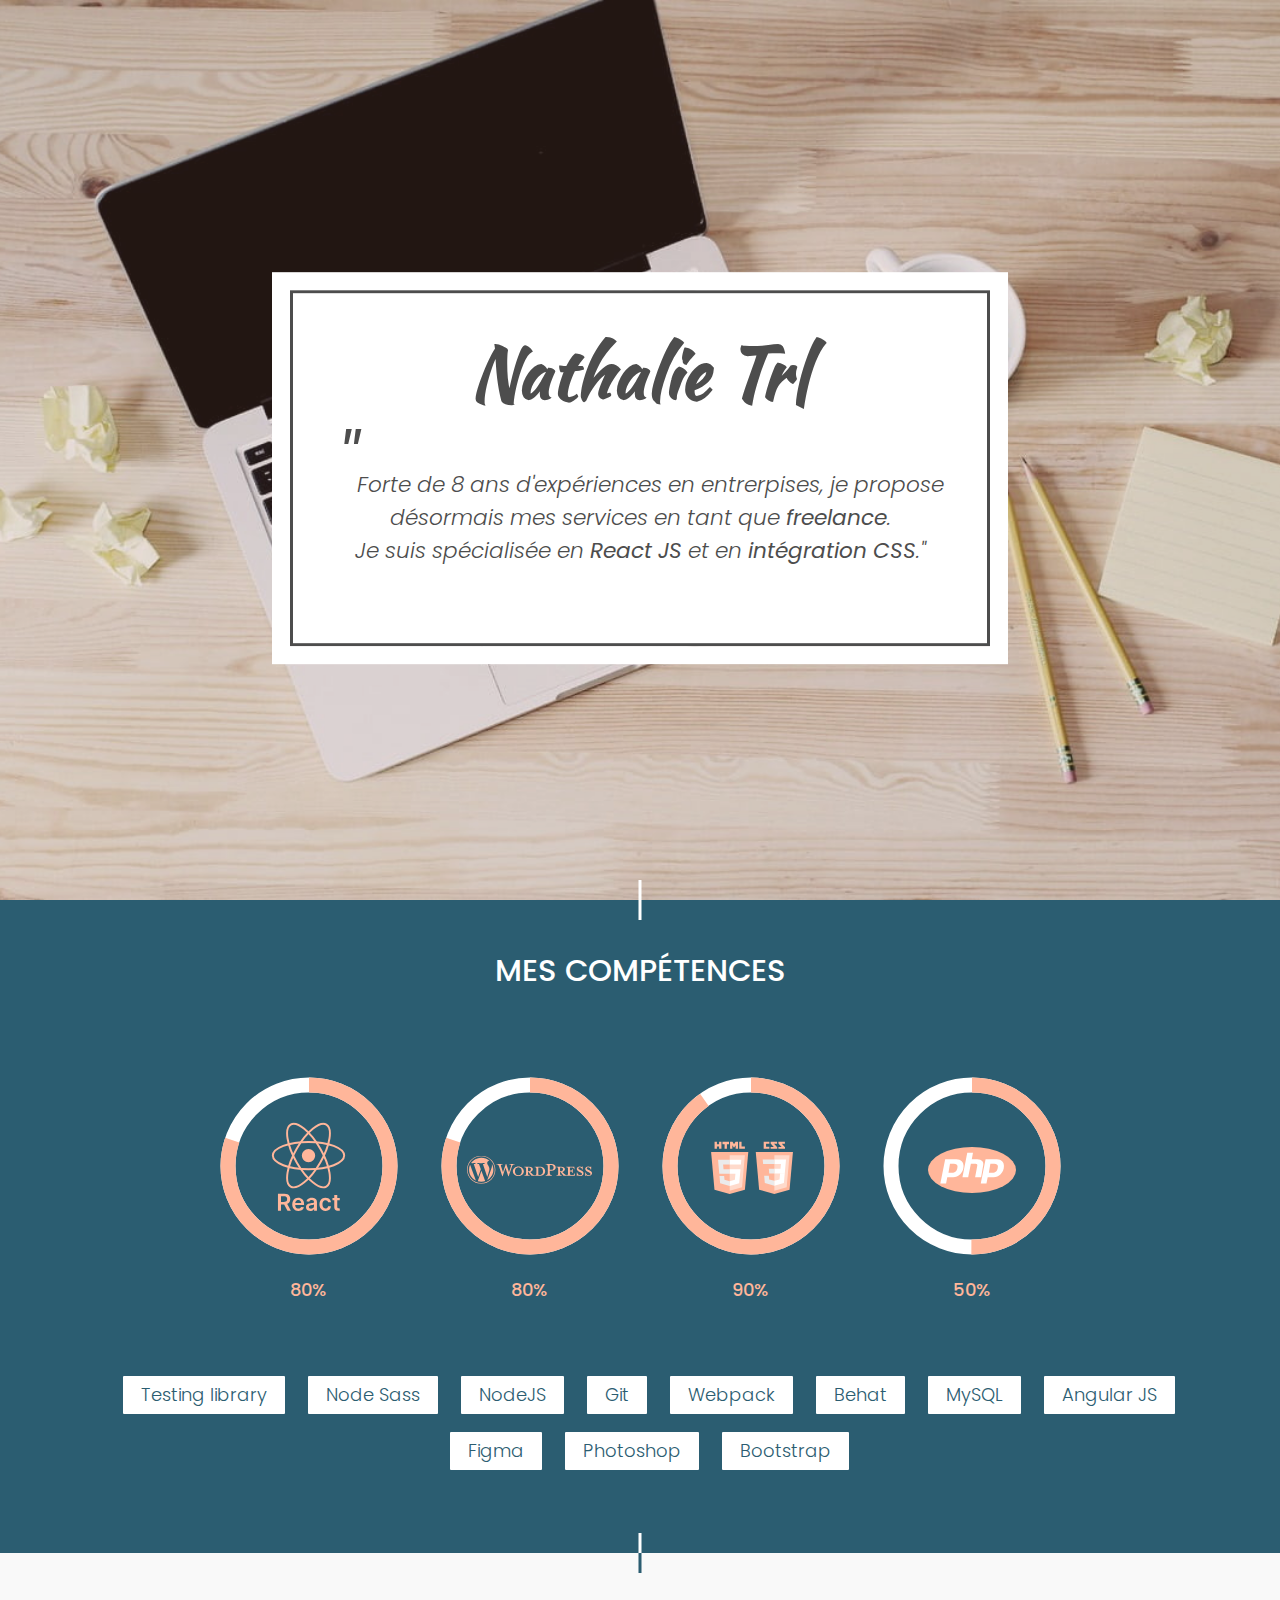
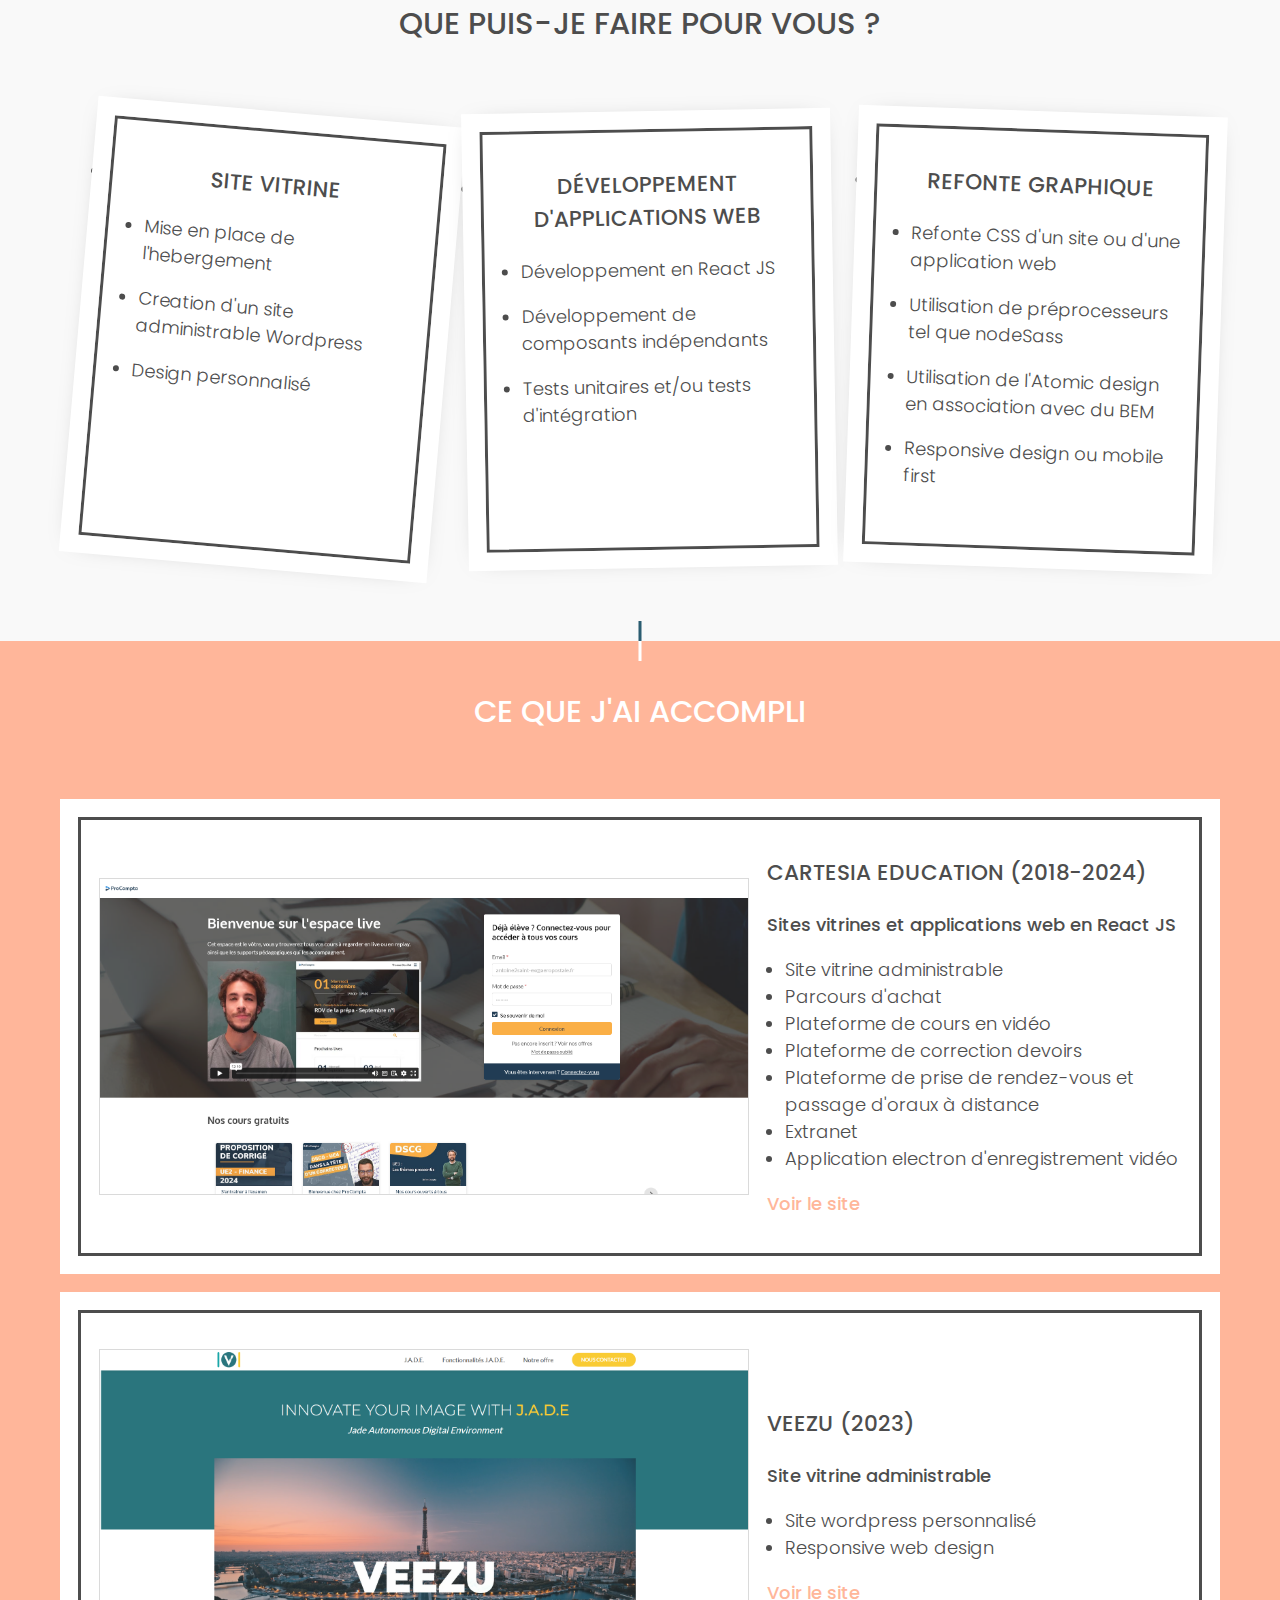
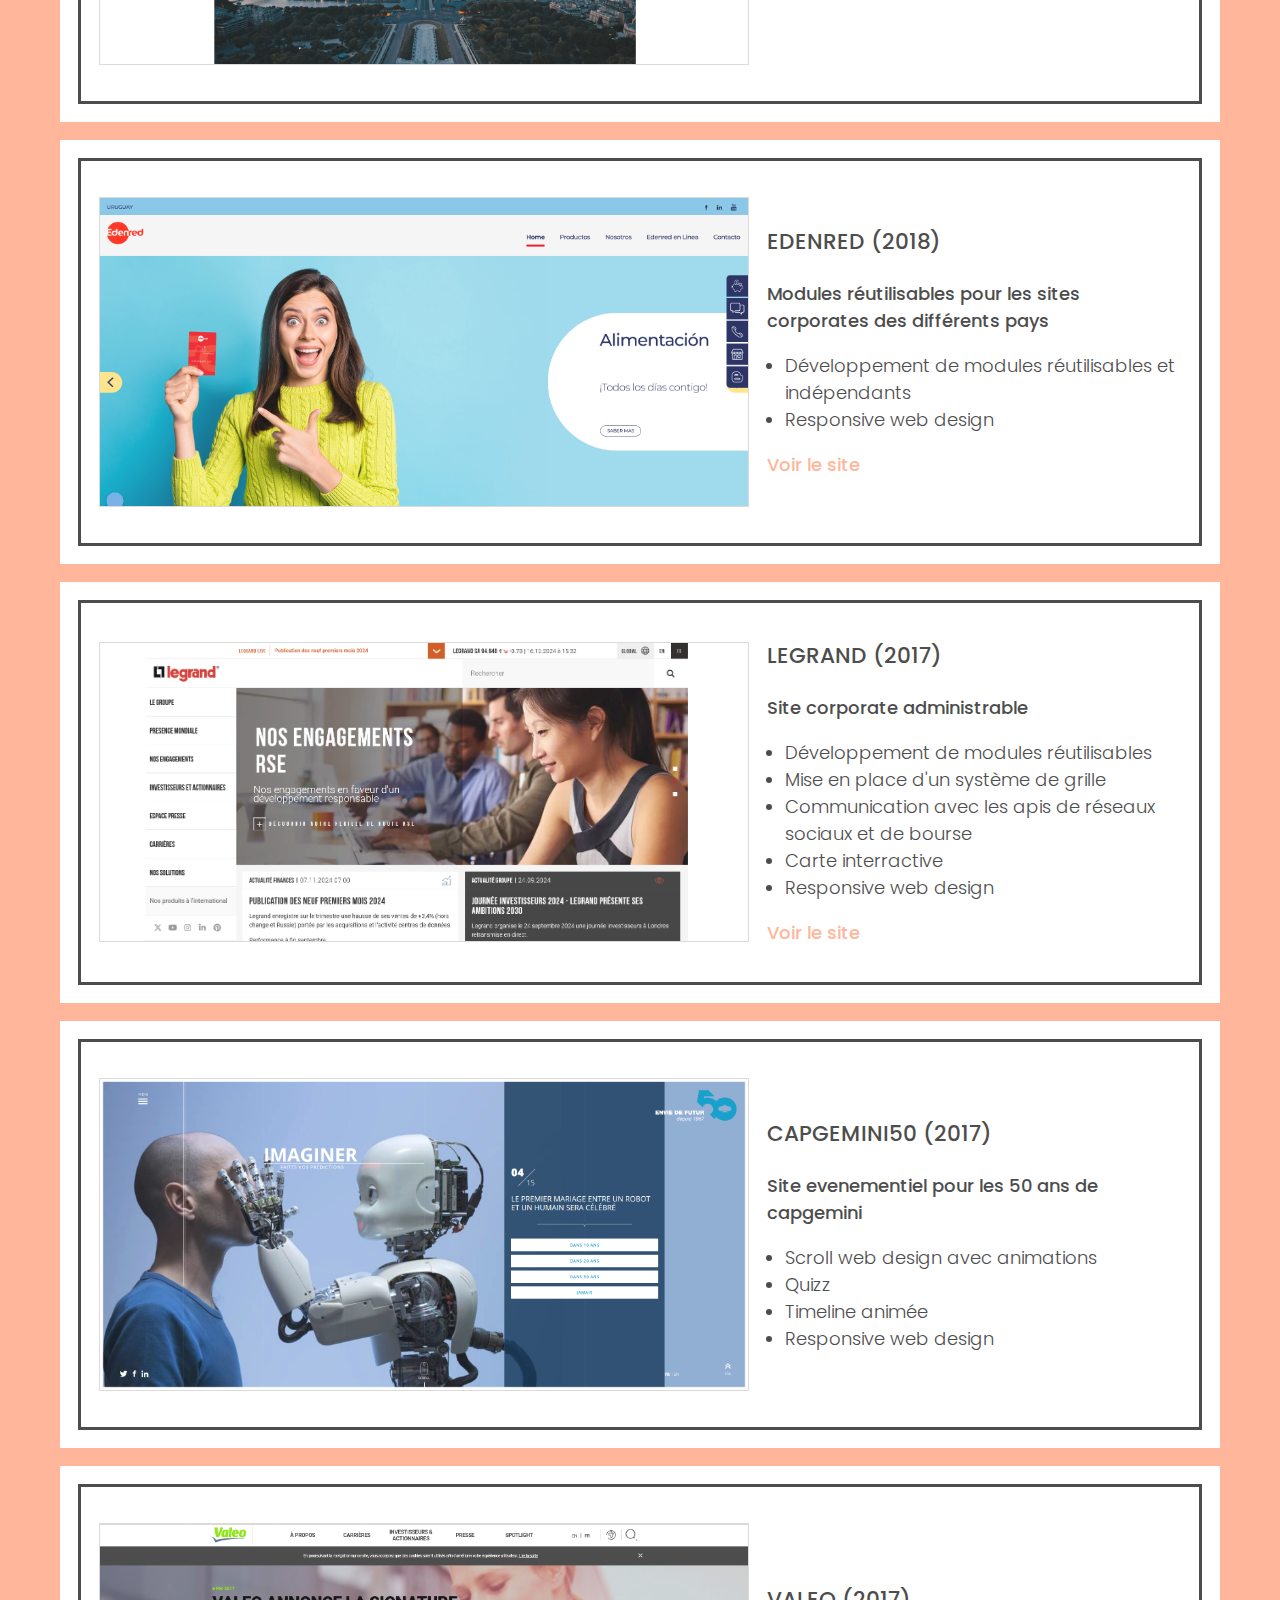
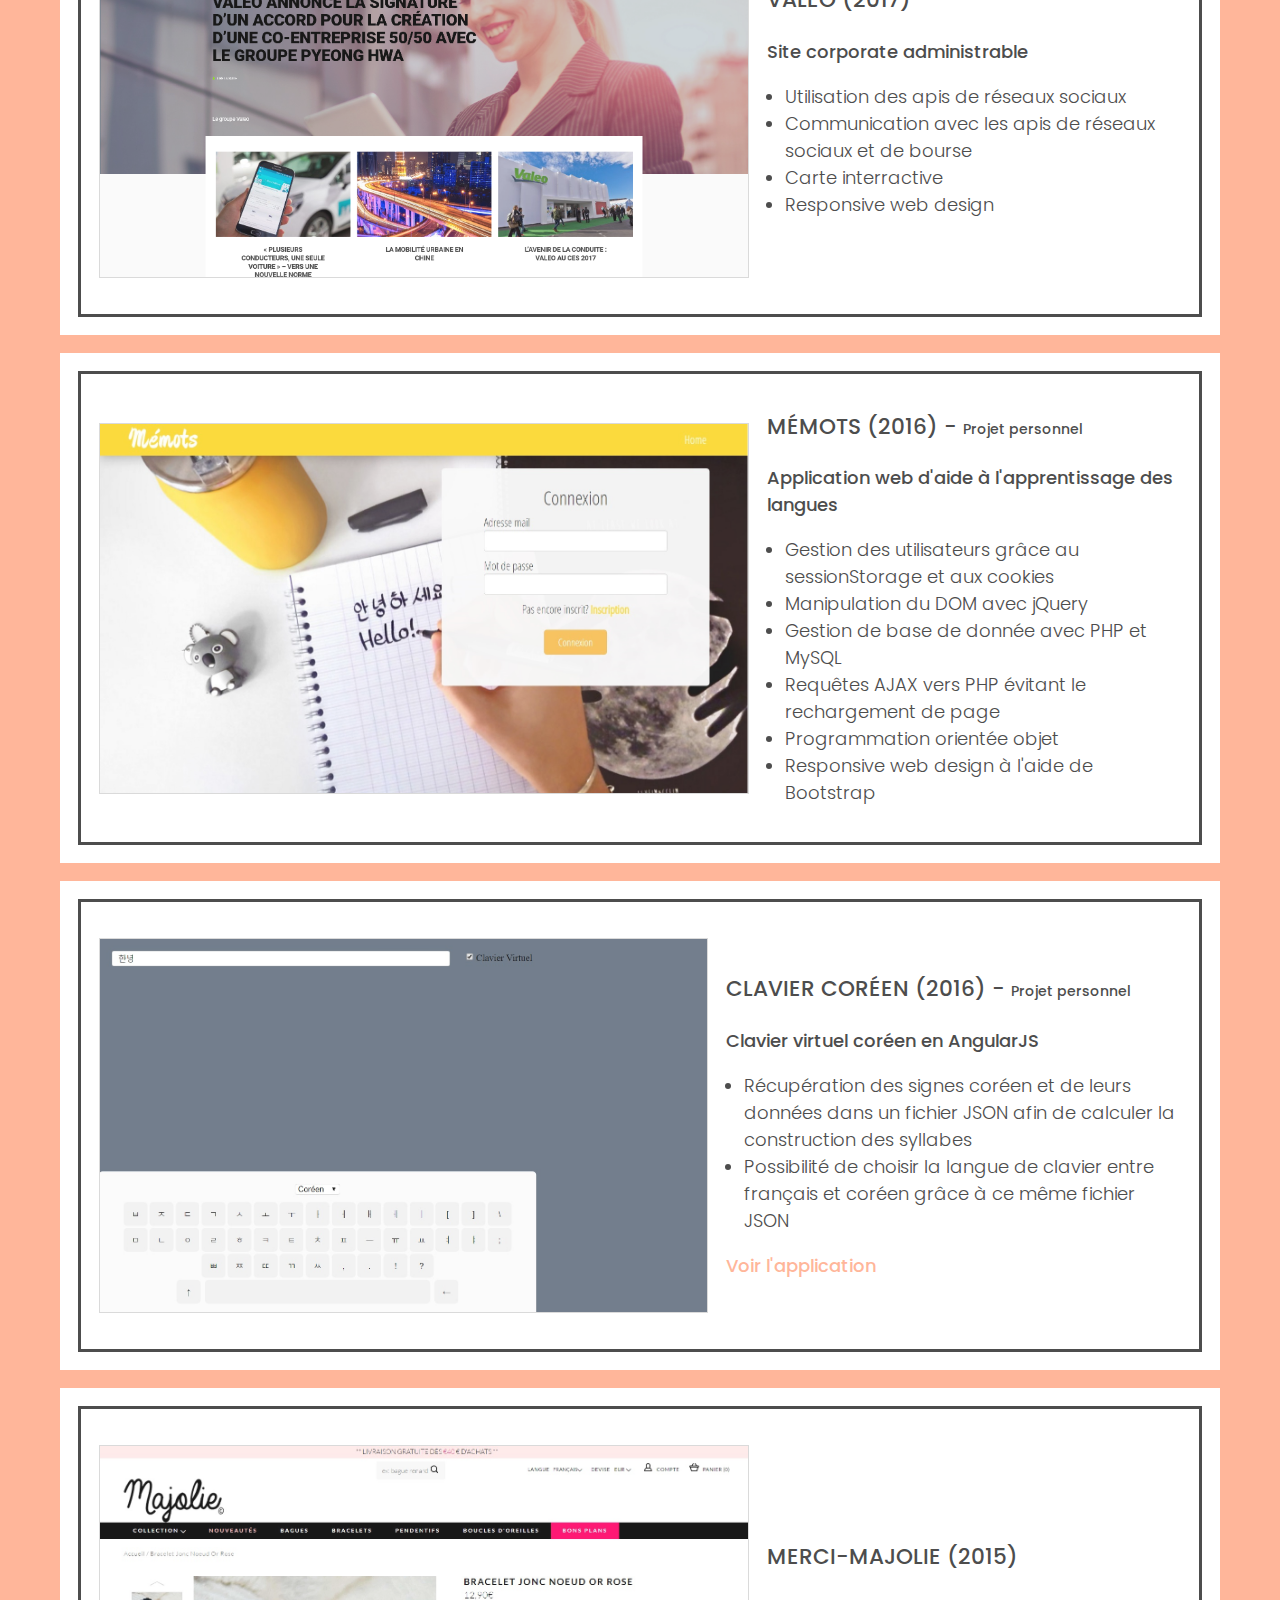
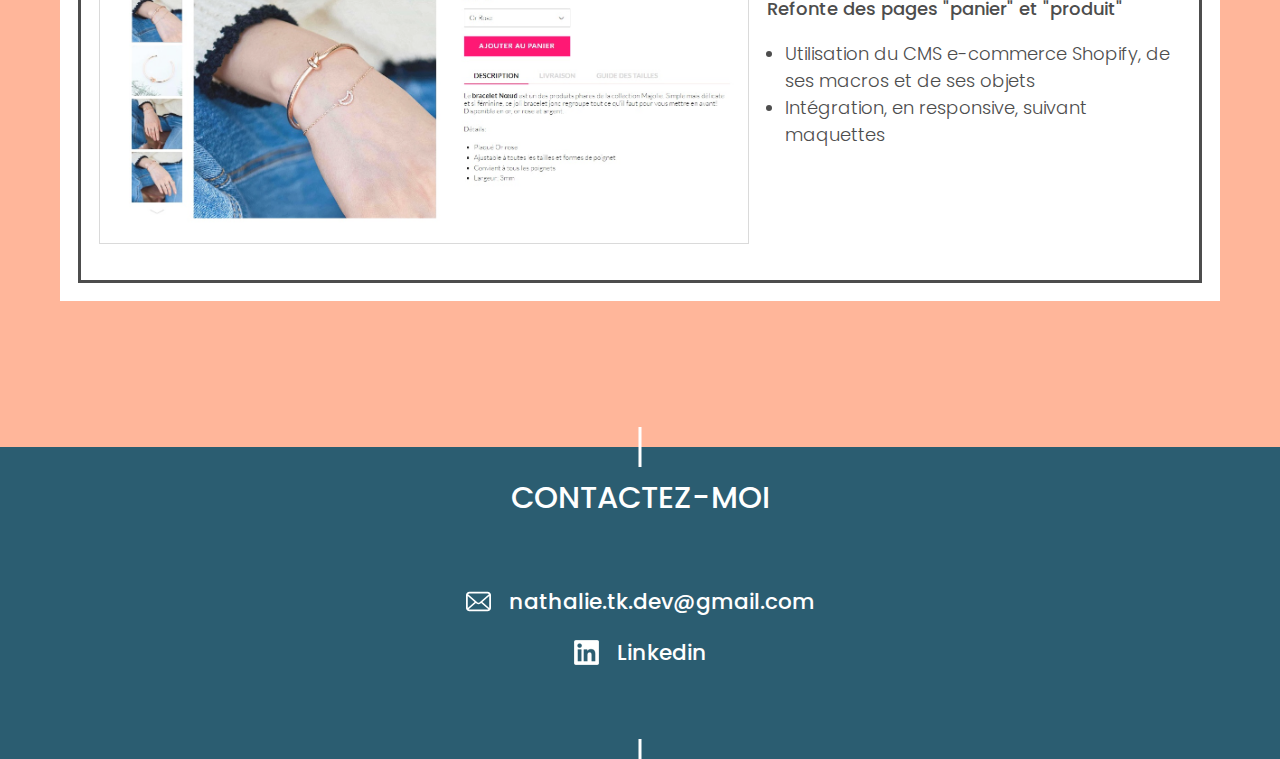
==== commit 4ccaf337: "fix skill style on mobile" ====
--- a/app/index.html
+++ b/app/index.html
@@ -48,7 +48,7 @@
 						<img src="img/react.svg">
 						<svg width="180" height="180" viewport="0 0 100 100" version="1.1" xmlns="http://www.w3.org/2000/svg">
 							<circle class="bar-background" r="45%" cx="50%" cy="50%" fill="transparent"></circle>
-						  <circle class="bar" r="45%" cx="50%" cy="50%" fill="transparent" stroke-dasharray="283%" data-bottom="stroke-dashoffset: 283%;" data-bottom-bottom="stroke-dashoffset: 56.60%;" ></circle>
+						  <circle class="bar bar_80" r="45%" cx="50%" cy="50%" fill="transparent" stroke-dasharray="283%" data-bottom="stroke-dashoffset: 283%;" data-bottom-bottom="stroke-dashoffset: 56.60%;" ></circle>
 						</svg>
 						<span>80%</span>
 					</li>
@@ -56,7 +56,7 @@
 						<img src="img/wordpress.svg">
 						<svg width="180" height="180" viewport="0 0 100 100" version="1.1" xmlns="http://www.w3.org/2000/svg">
 							<circle class="bar-background" r="45%" cx="50%" cy="50%" fill="transparent"></circle>
-						  <circle class="bar" r="45%" cx="50%" cy="50%" fill="transparent" stroke-dasharray="283%" data-bottom="stroke-dashoffset: 283%;" data-bottom-bottom="stroke-dashoffset: 56.60%;" ></circle>
+						  <circle class="bar bar_80" r="45%" cx="50%" cy="50%" fill="transparent" stroke-dasharray="283%" data-bottom="stroke-dashoffset: 283%;" data-bottom-bottom="stroke-dashoffset: 56.60%;" ></circle>
 						</svg>
 						<span>80%</span>
 					</li>
@@ -65,7 +65,7 @@
 						<img src="img/HTML5CSS3Logos.svg">
 						<svg width="180" height="180" viewport="0 0 100 100" version="1.1" xmlns="http://www.w3.org/2000/svg">
 							<circle class="bar-background" r="45%" cx="50%" cy="50%" fill="transparent"></circle>
-						  	<circle class="bar" r="45%" cx="50%" cy="50%" fill="transparent" stroke-dasharray="283%" data-bottom="stroke-dashoffset: 283%;" data-bottom-bottom="stroke-dashoffset: 28.3;" ></circle>
+						  	<circle class="bar bar_90" r="45%" cx="50%" cy="50%" fill="transparent" stroke-dasharray="283%" data-bottom="stroke-dashoffset: 283%;" data-bottom-bottom="stroke-dashoffset: 28.3%;" ></circle>
 						</svg>
 						<span>90%</span>
 					</li>
@@ -73,7 +73,7 @@
 						<img src="img/php.svg">
 						<svg width="180" height="180" viewport="0 0 100 100" version="1.1" xmlns="http://www.w3.org/2000/svg">
 							<circle class="bar-background" r="45%" cx="50%" cy="50%" fill="transparent"></circle>
-						  <circle class="bar" r="45%" cx="50%" cy="50%" fill="transparent" stroke-dasharray="283%"  data-bottom="stroke-dashoffset: 283%;" data-bottom-bottom="stroke-dashoffset: 141.50%;"></circle>
+						  <circle class="bar bar_50" r="45%" cx="50%" cy="50%" fill="transparent" stroke-dasharray="283%"  data-bottom="stroke-dashoffset: 283%;" data-bottom-bottom="stroke-dashoffset: 141.50%;"></circle>
 						</svg>
 						<span>50%</span>
 					</li>
--- a/app/css/style.css
+++ b/app/css/style.css
@@ -464,6 +464,16 @@
 	stroke-width : 15px;
 	transition: 1.5s ease-out;
 }
+.skills ul.main-skills li .bar_80 {
+	stroke-dashoffset: 56.60%;
+}
+.skills ul.main-skills li .bar_90 {
+	stroke-dashoffset: 28.3%;
+}
+.skills ul.main-skills li .bar_50 {
+	stroke-dashoffset: 141.50%;
+}
+
 .skills ul.main-skills li span{
 	position: absolute;
 	bottom: -40px;
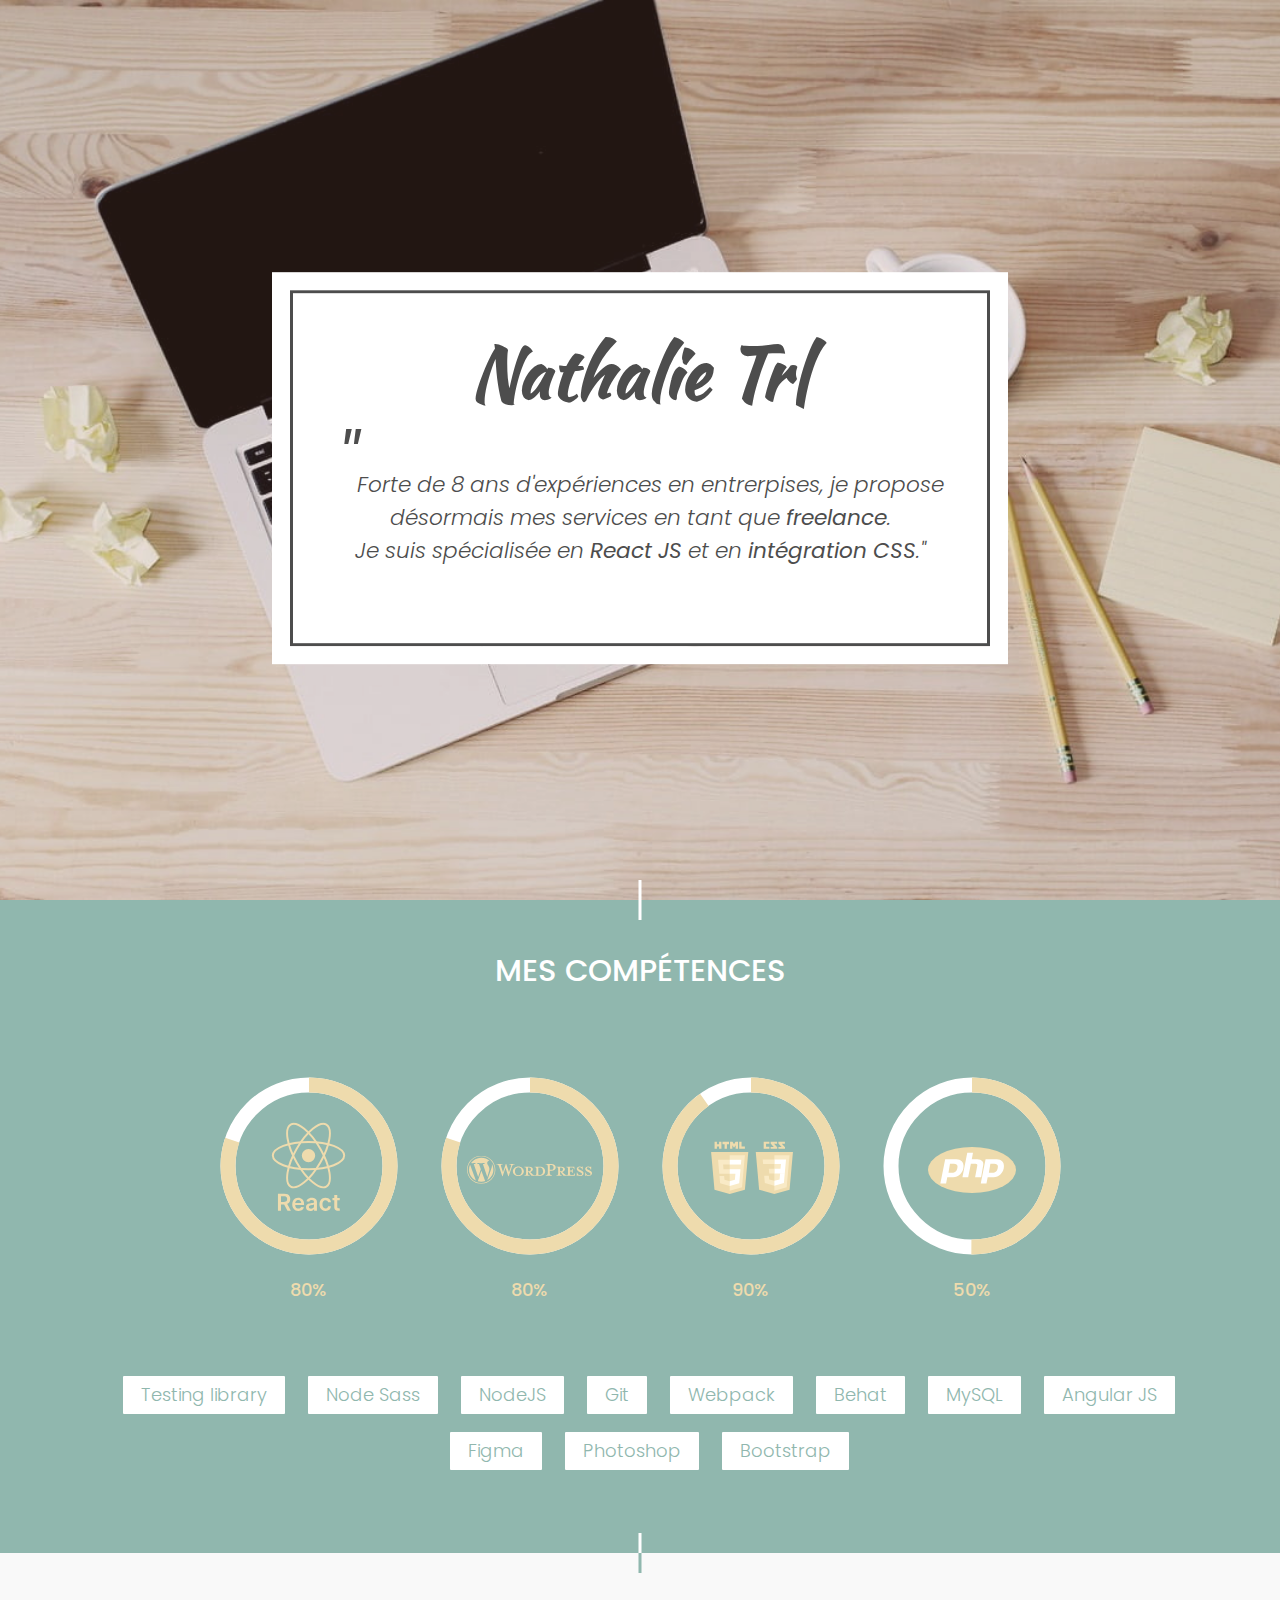
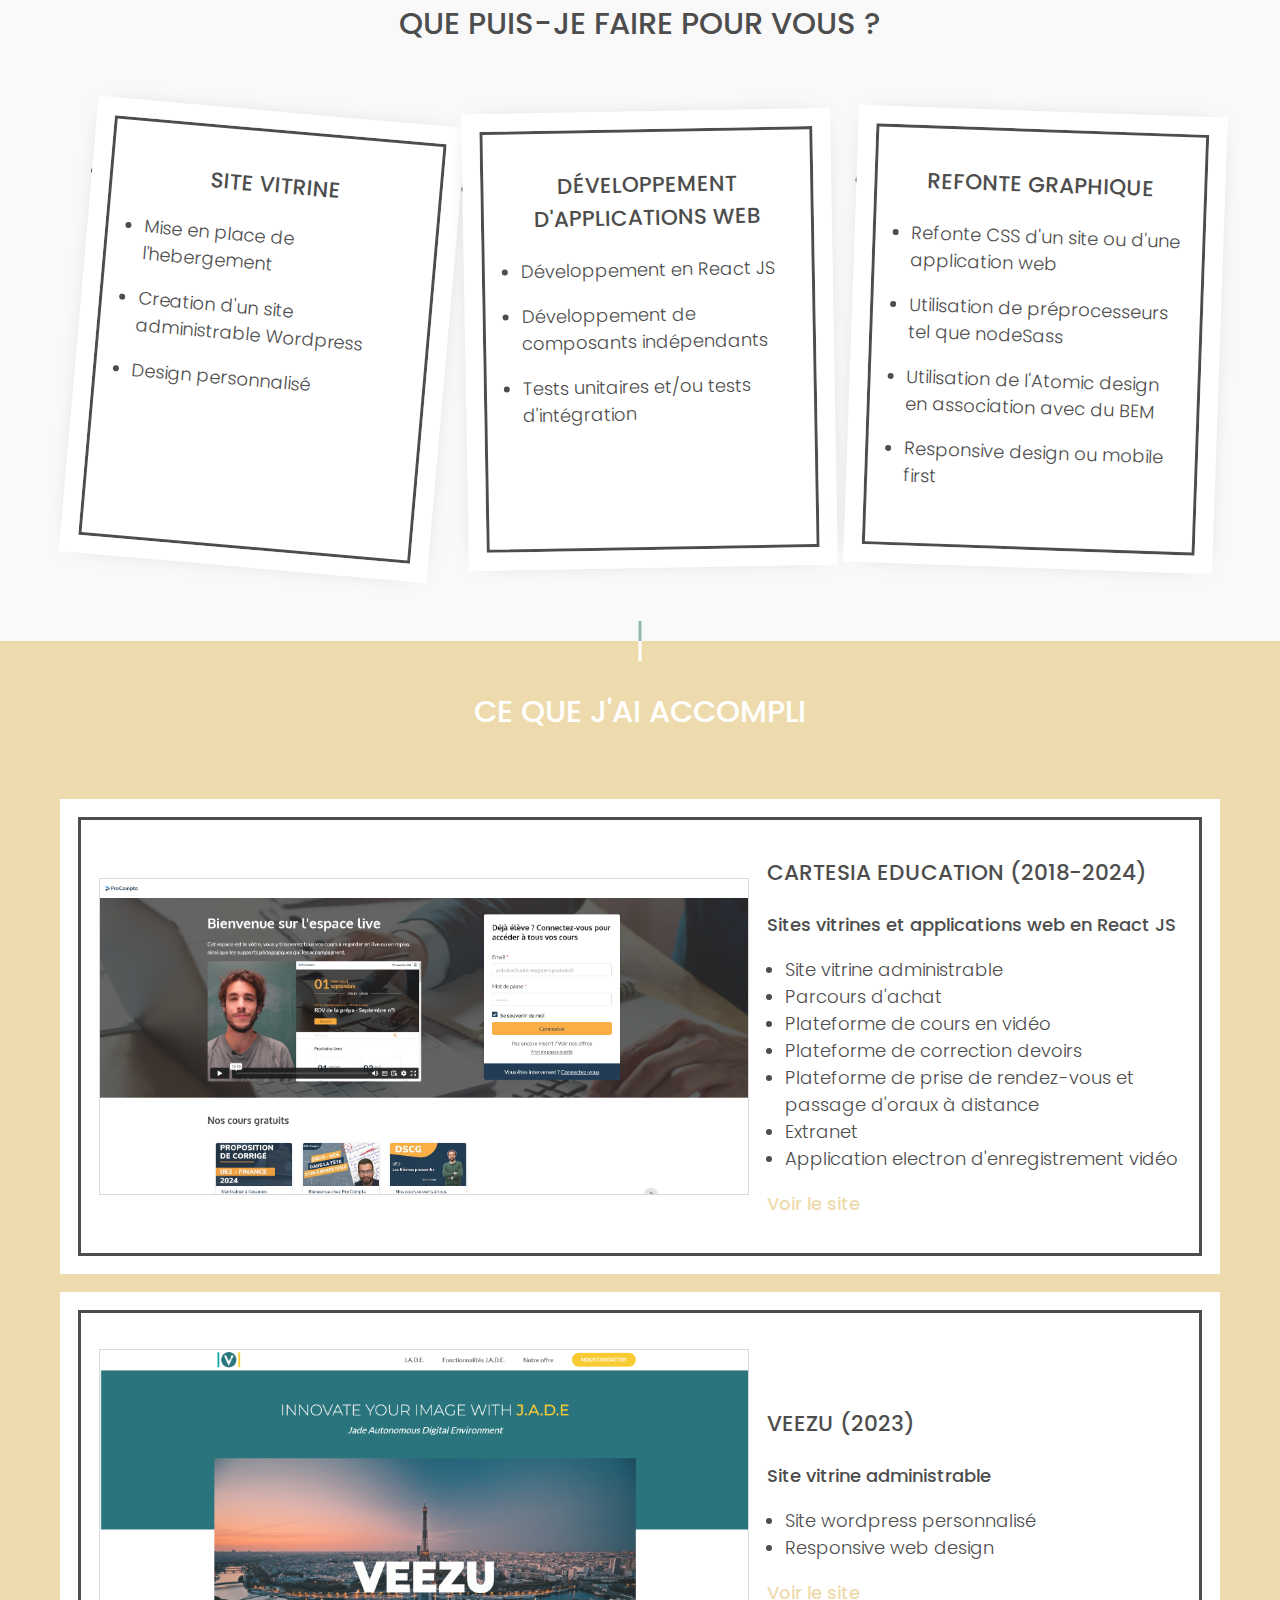
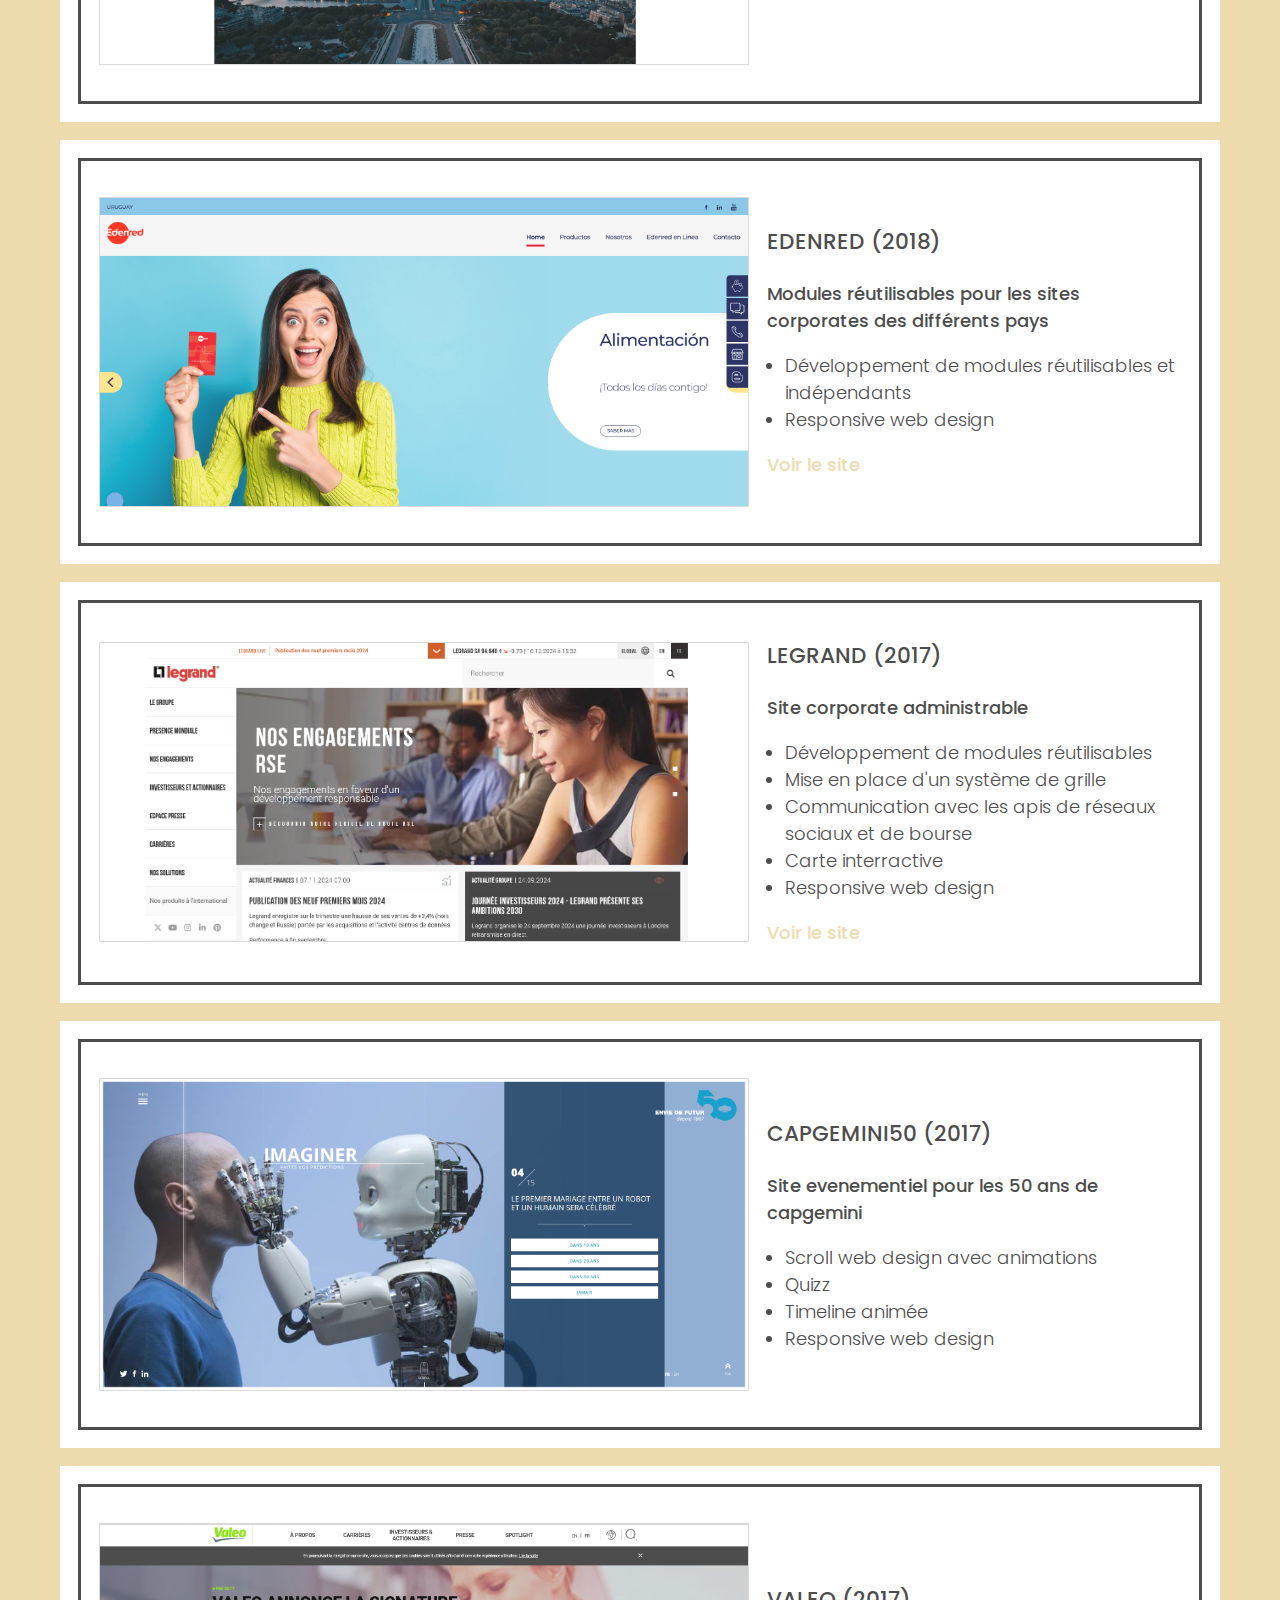
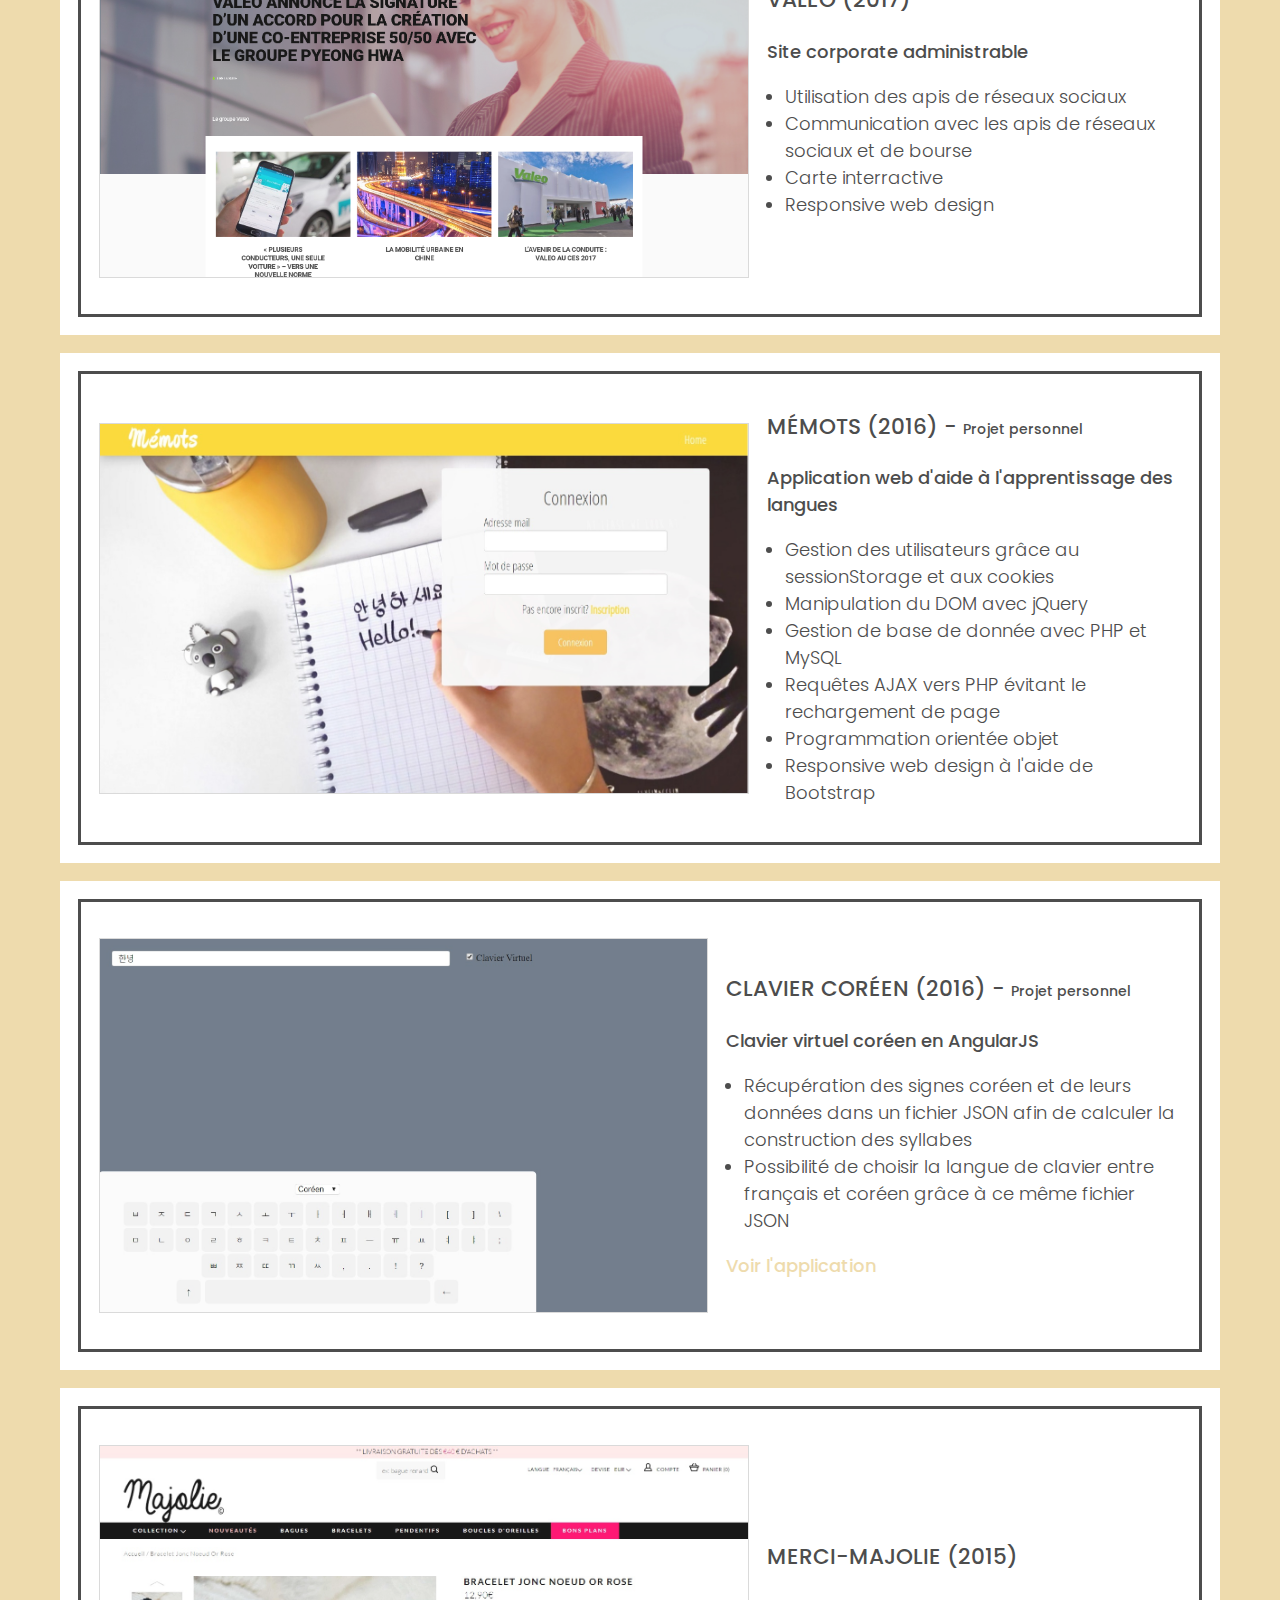
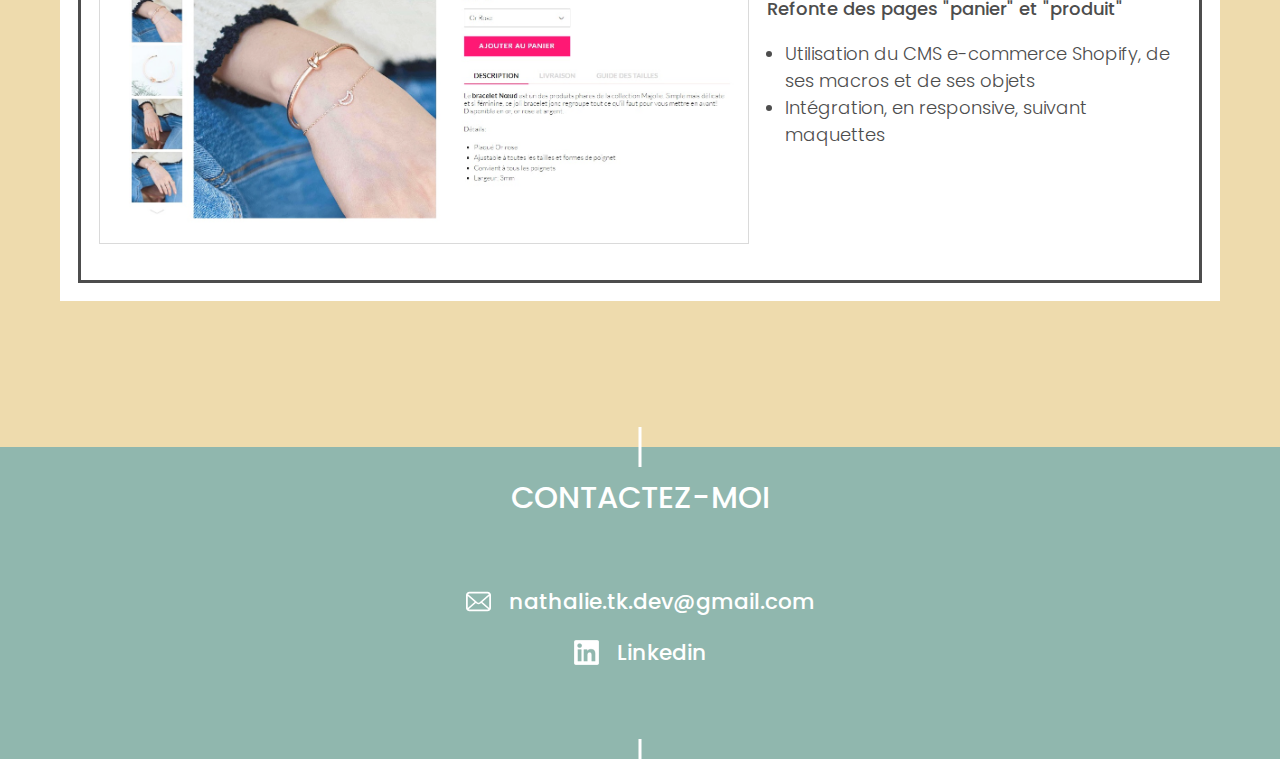
==== commit c23347c3: "update colors" ====
--- a/app/index.html
+++ b/app/index.html
@@ -6,7 +6,7 @@
 		<meta name="viewport" content="width=device-width"/>
 		<link rel="preconnect" href="https://fonts.googleapis.com">
 		<link rel="preconnect" href="https://fonts.gstatic.com" crossorigin>
-		<link href="https://fonts.googleapis.com/css2?family=Kaushan+Script&family=Poppins:ital,wght@0,300;0,500&display=block" rel="stylesheet">
+		<link href="https://fonts.googleapis.com/css2?family=Kaushan+Script&family=Poppins:ital,wght@0,300;0,500&family=Alumni+Sans:ital,wght@0,300;0,500&display=block" rel="stylesheet">
 		<link rel="stylesheet" type="text/css" href="css/style.css">
 
 	</head>
--- a/app/css/style.css
+++ b/app/css/style.css
@@ -1,6 +1,6 @@
 :root {
-  --dark-color: #2b5d71;
-  --light-color: #ffb69a;
+	--dark-color: #90B7AE;
+  --light-color: #eedbad;;
   --home-bkg: #a86e59;
   --body-bkg: #ffffff;
   --border-width: 3px;
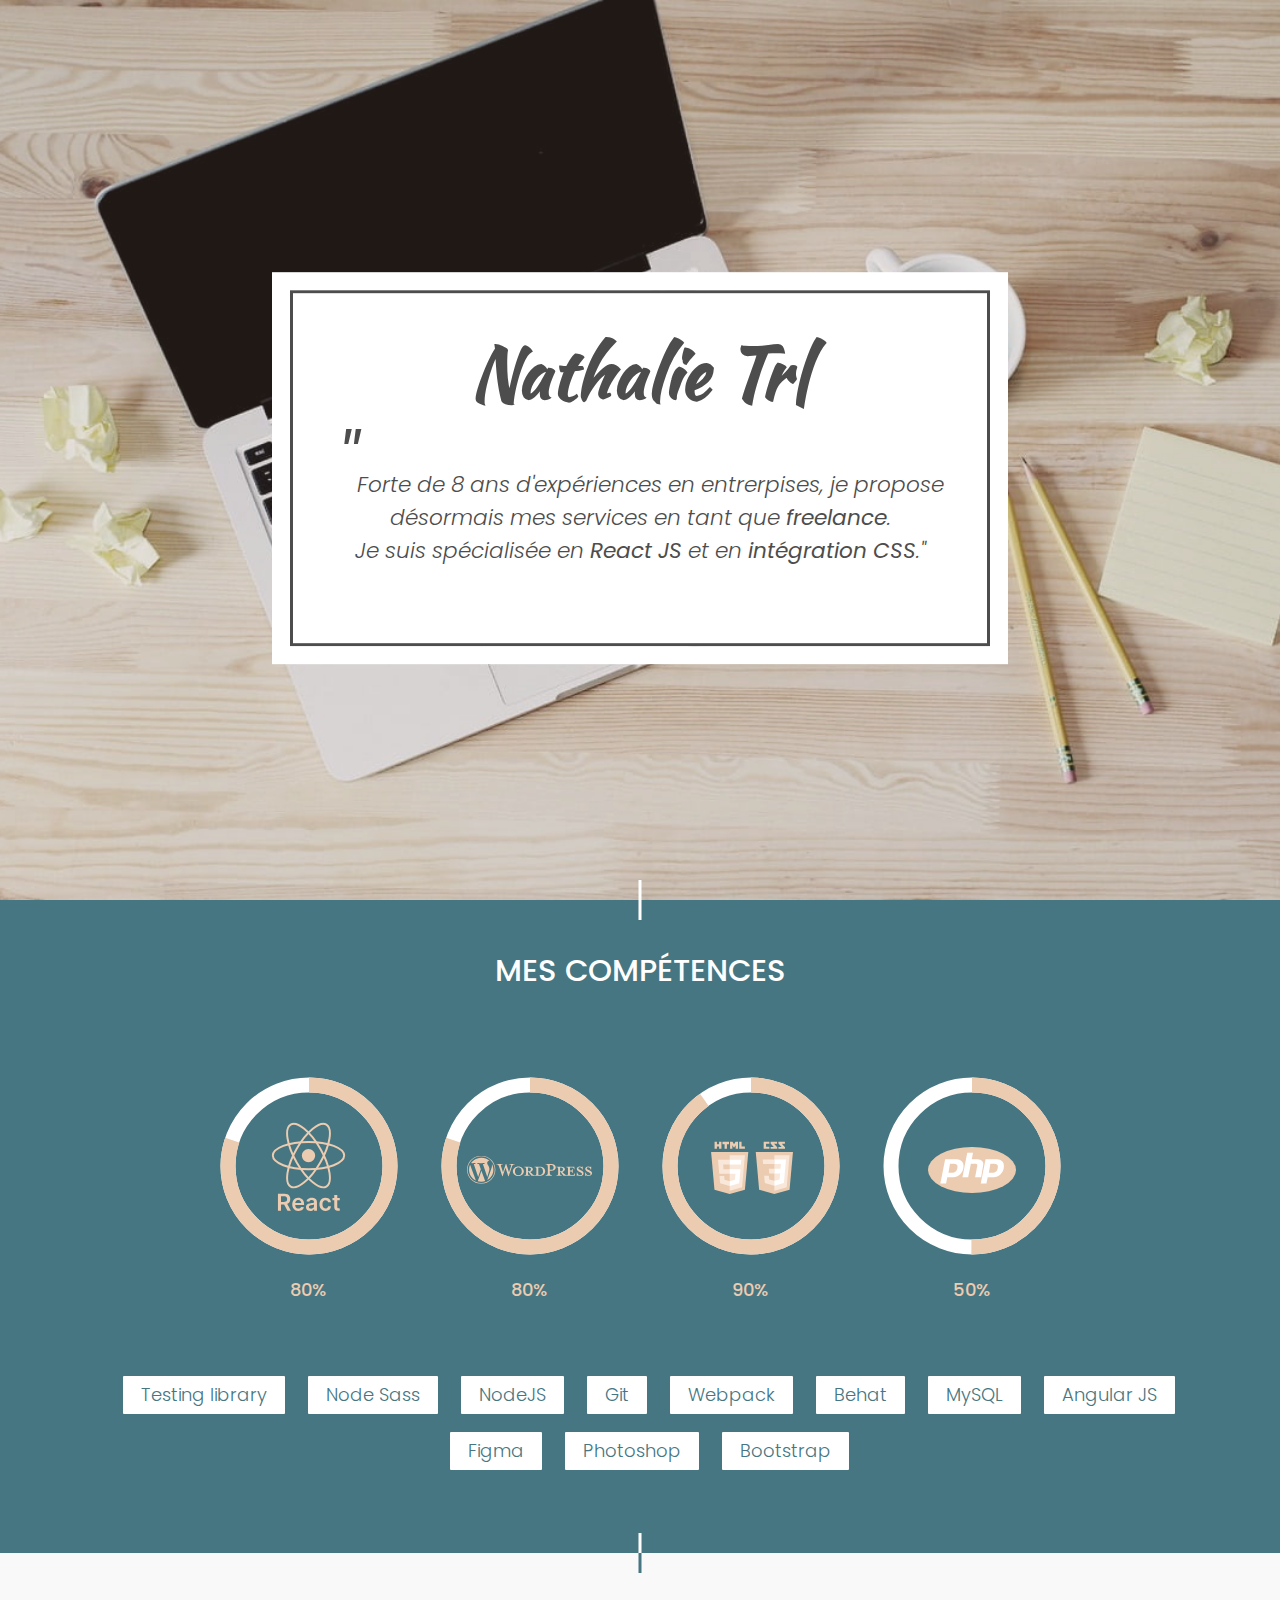
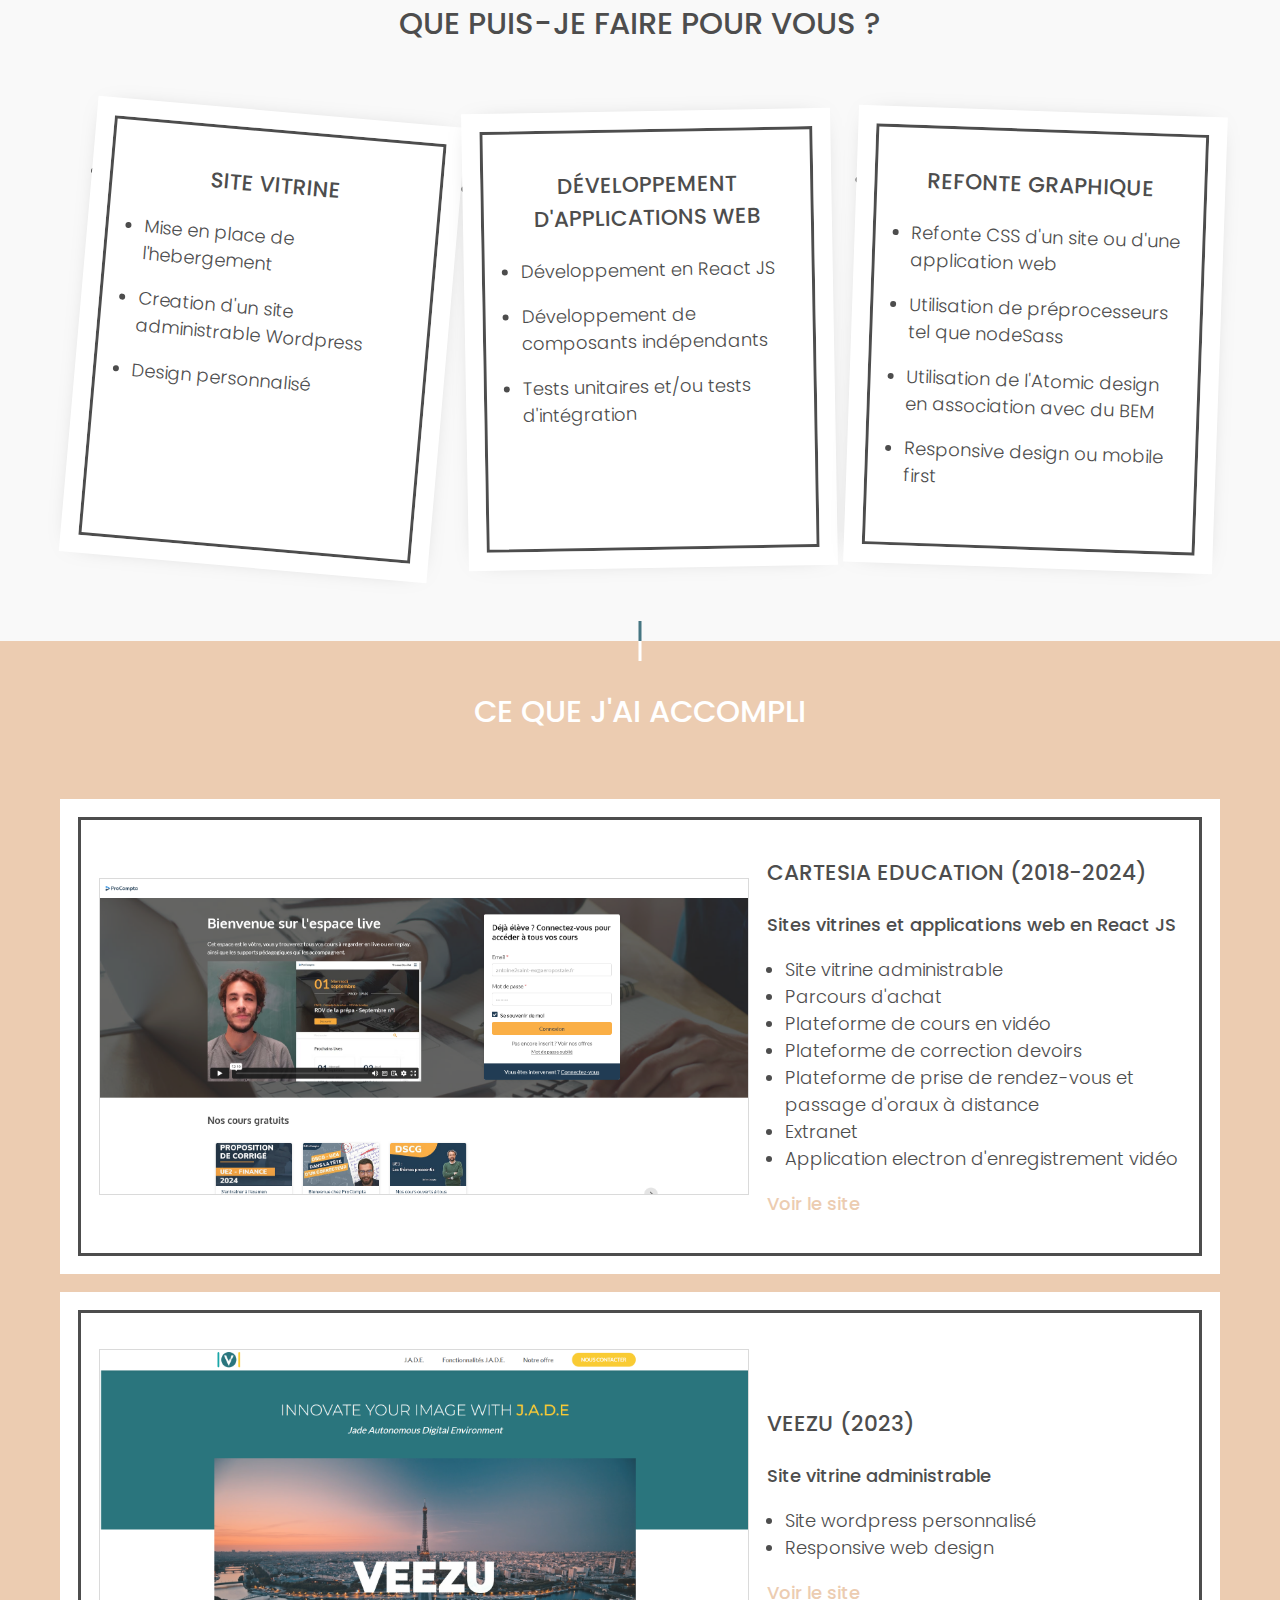
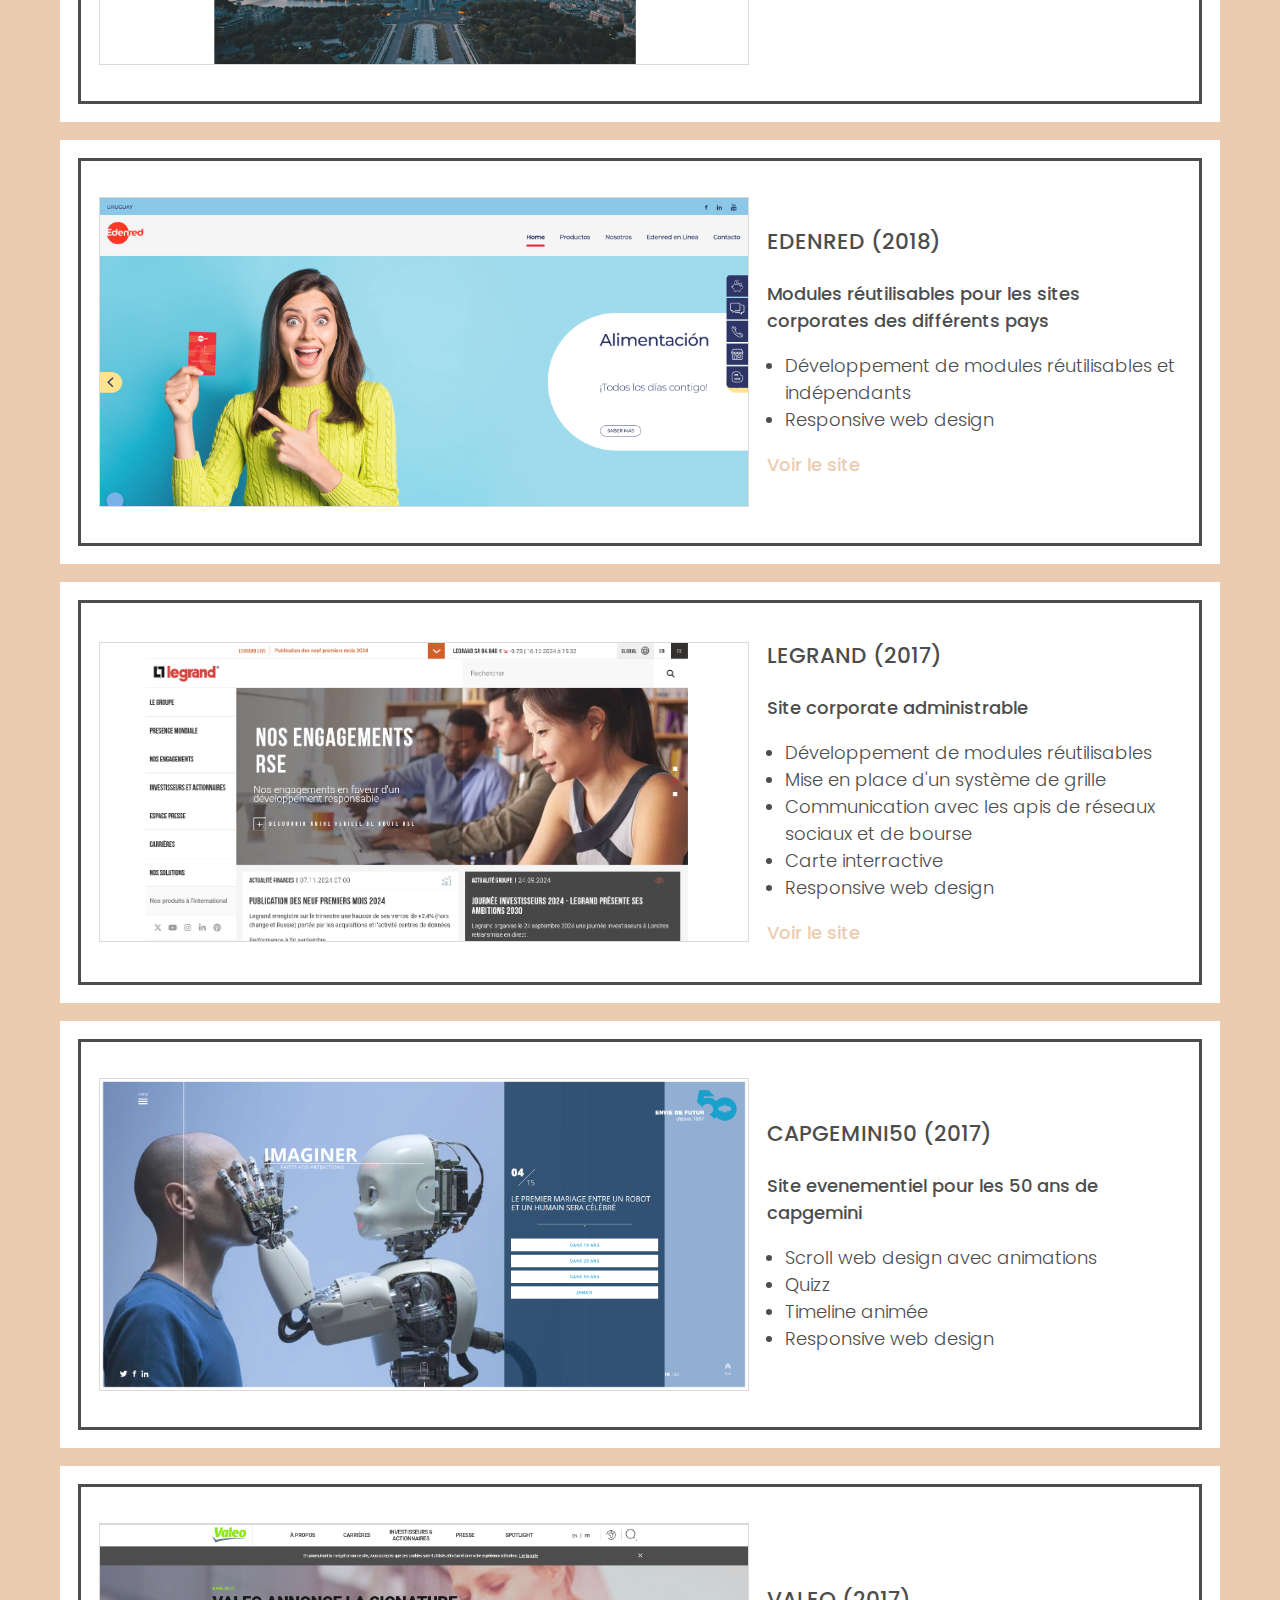
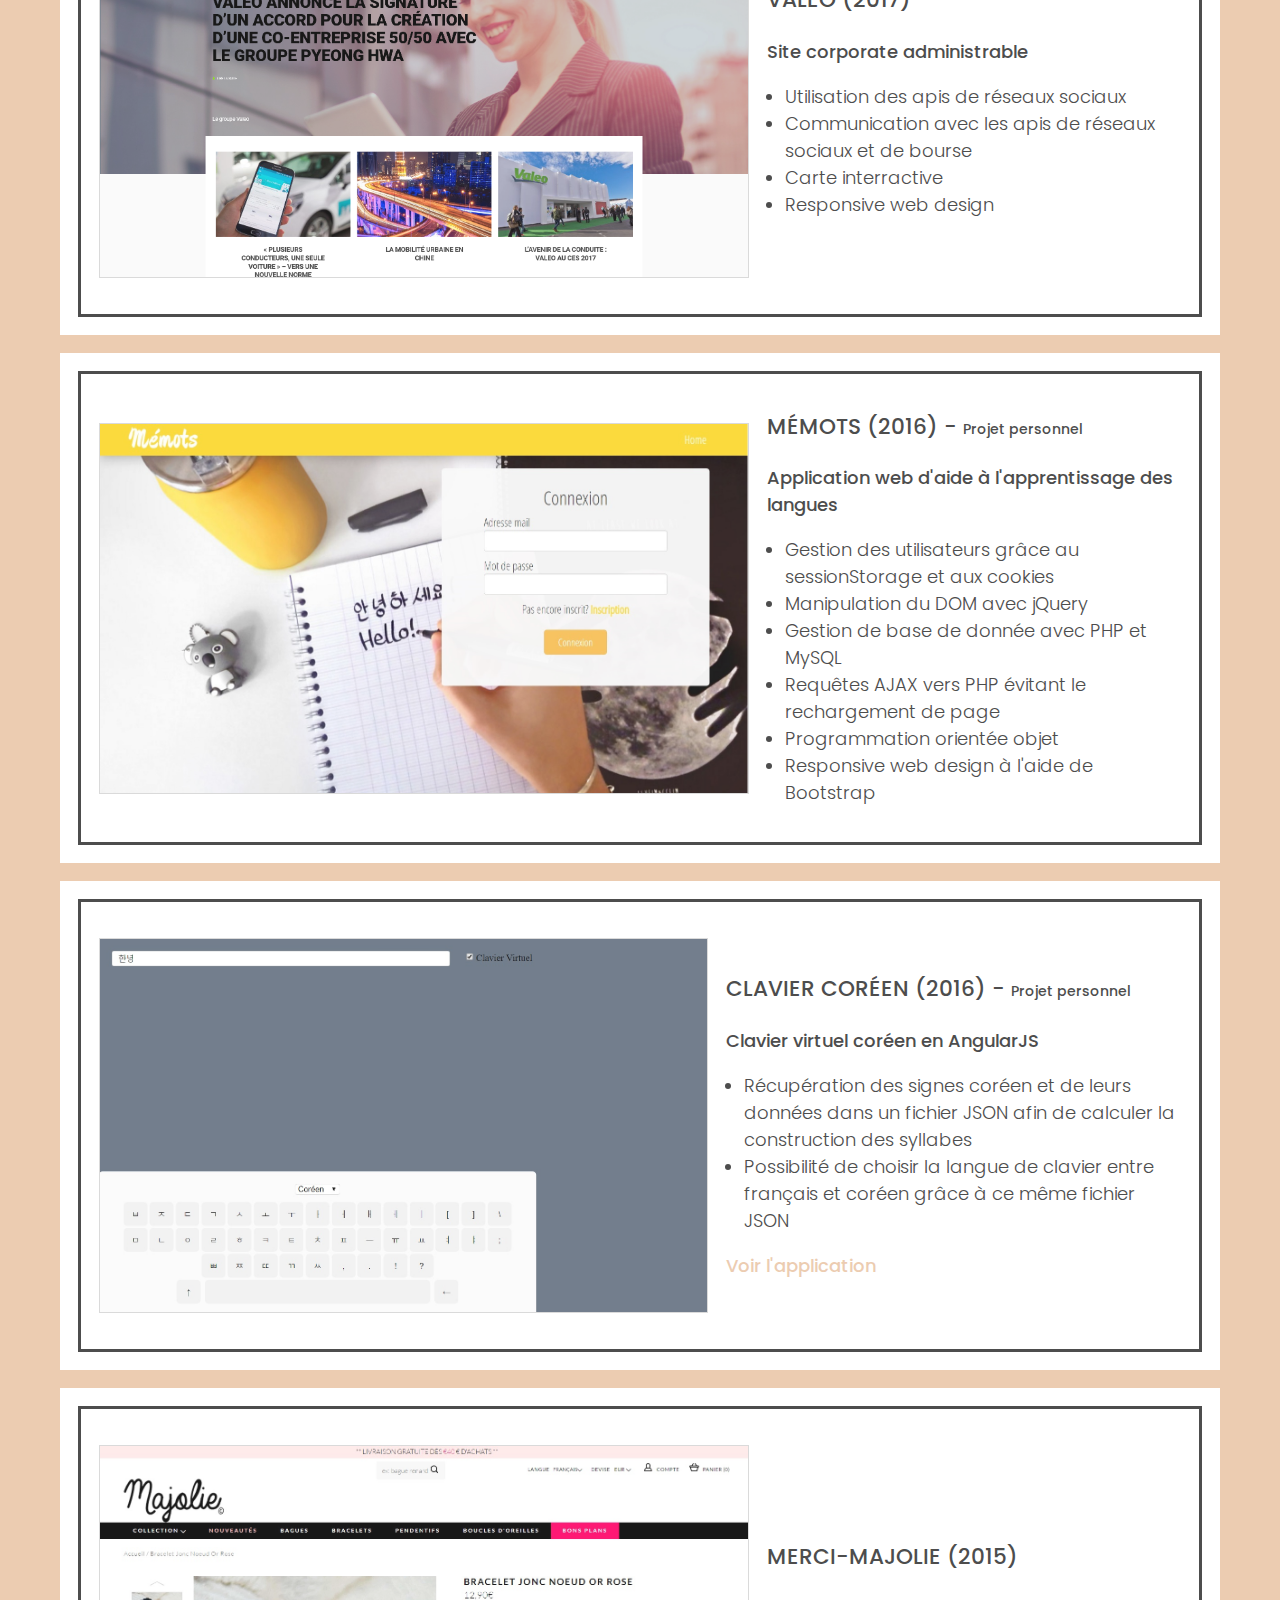
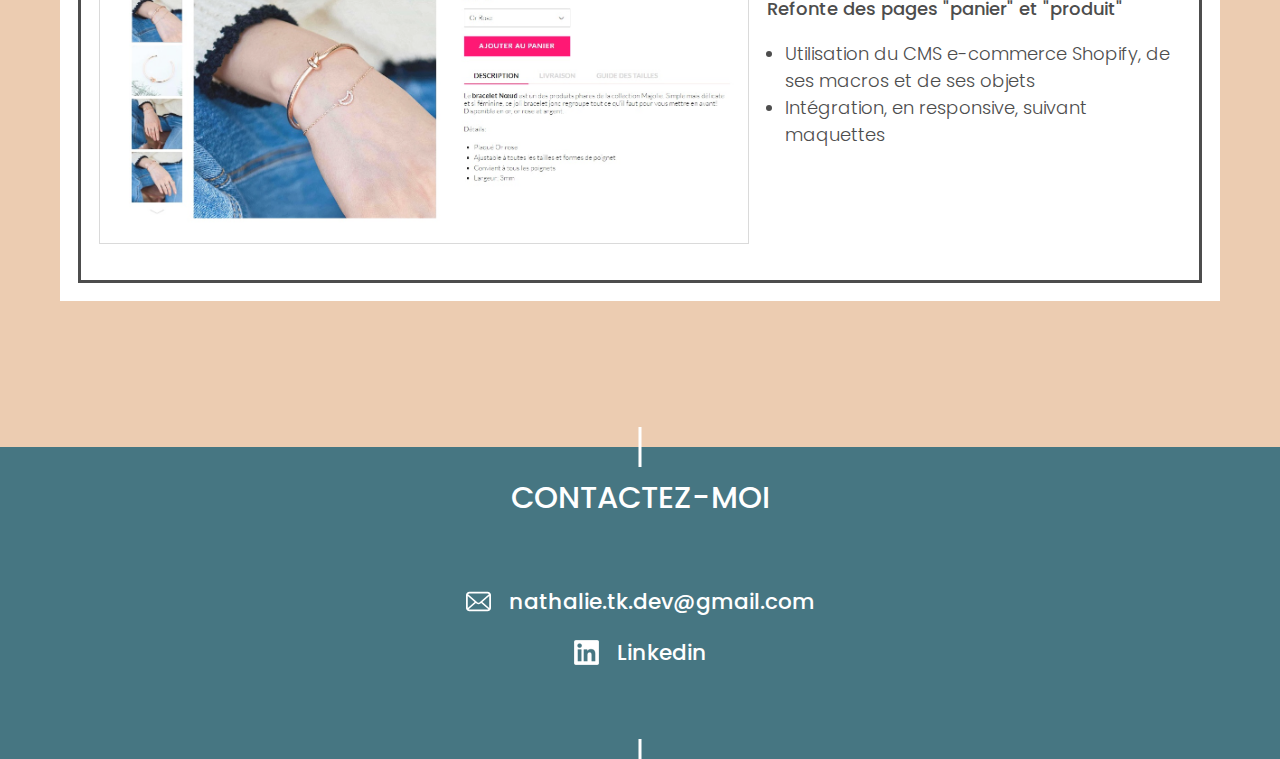
==== commit 9632d5de: "fix break space" ====
--- a/app/index.html
+++ b/app/index.html
@@ -96,7 +96,7 @@
 
 		<section class="offers" id='offers'>
 			<div class="container">
-				<h2>Que puis-je faire pour vous ?</h2>
+				<h2>Que puis-je faire pour vous&nbsp;?</h2>
 				<ul class="offers__list">
 					<li class="card offer" data-700-top="transform: rotateZ(0deg);" data-650-top="transform: rotateZ(5deg);">
 						<h3 class="offer__title">Site vitrine</h3>
--- a/app/css/style.css
+++ b/app/css/style.css
@@ -1,7 +1,7 @@
 :root {
-	--dark-color: #90B7AE;
-  --light-color: #eedbad;;
-  --home-bkg: #a86e59;
+	--dark-color: #467682;
+  --light-color: #ecccb1;;
+  --home-bkg: #9b7b63;
   --body-bkg: #ffffff;
   --border-width: 3px;
 }
@@ -90,7 +90,7 @@
 	vertical-align: top;
 }
 nav ul li a{
-	color:#fff;
+	color: inherit;
 	padding : 0 5px;
 	font-size:0.8rem;
 	text-transform: uppercase;
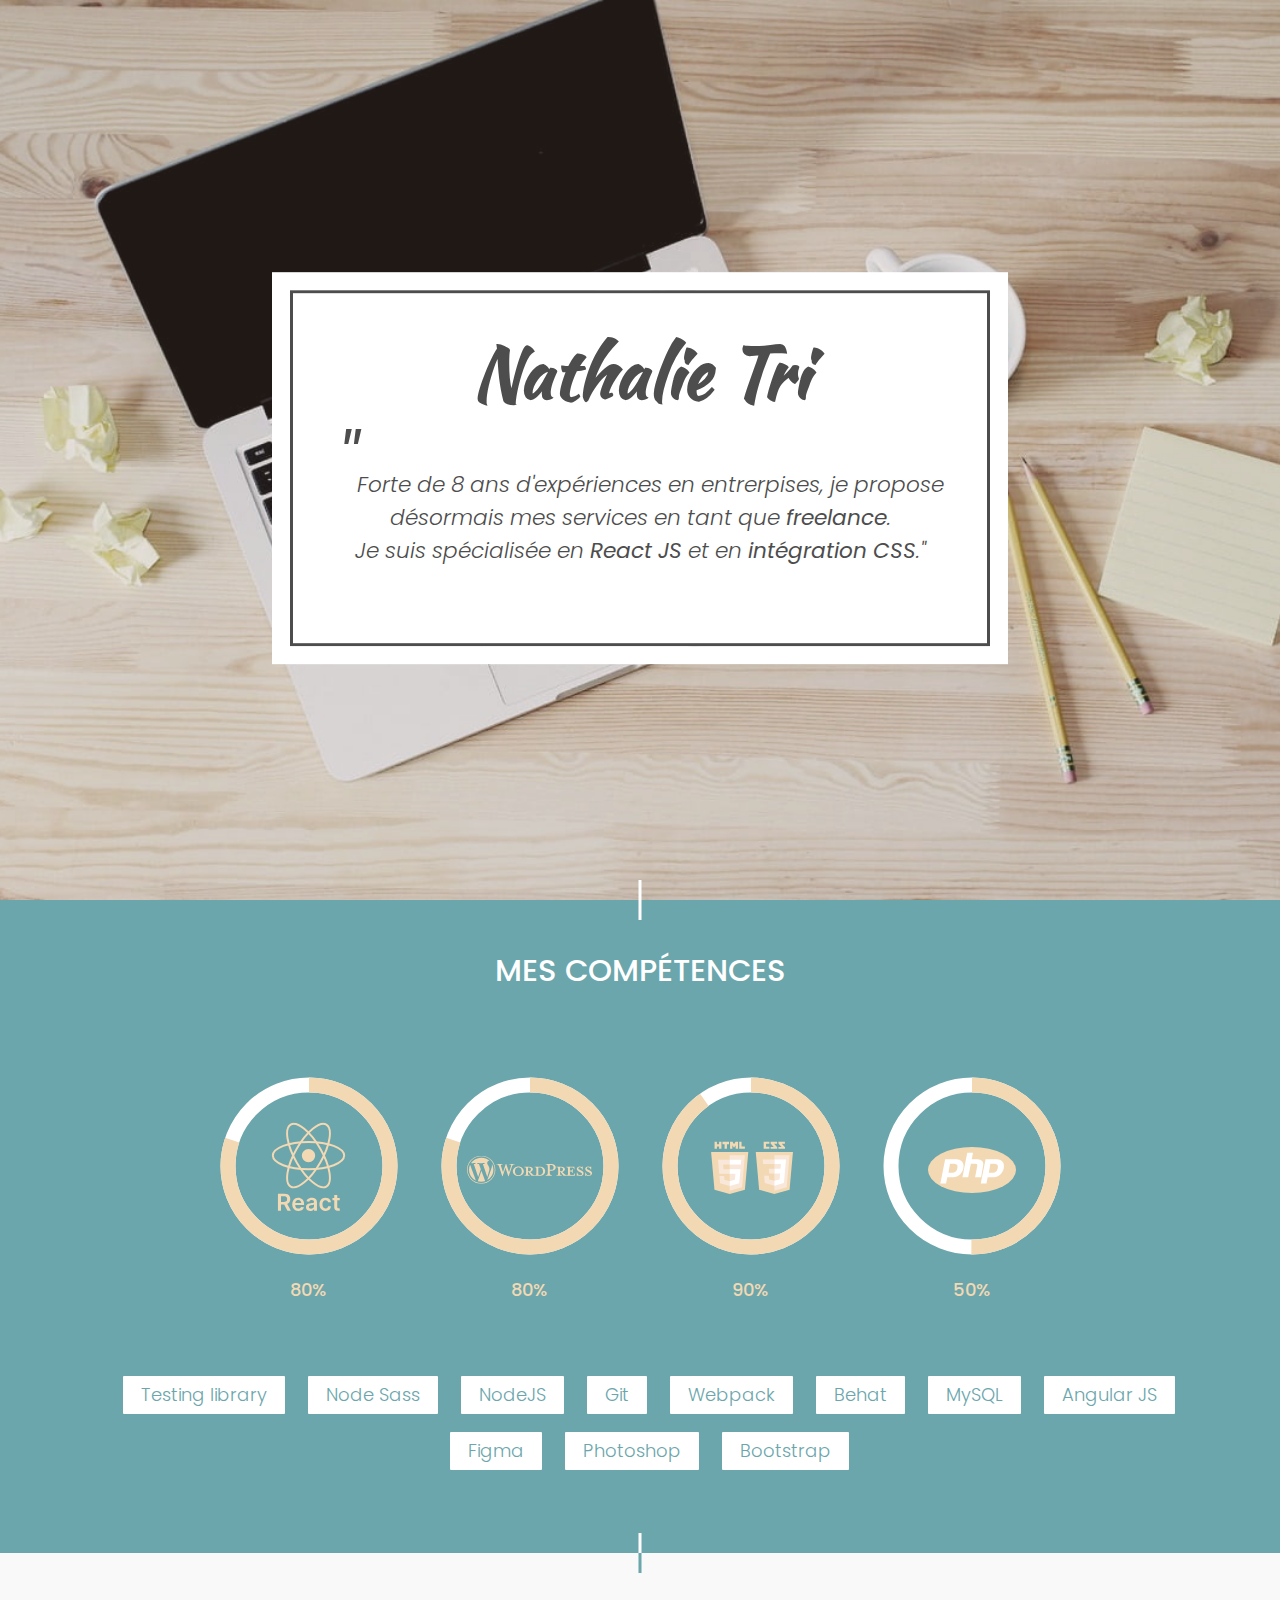
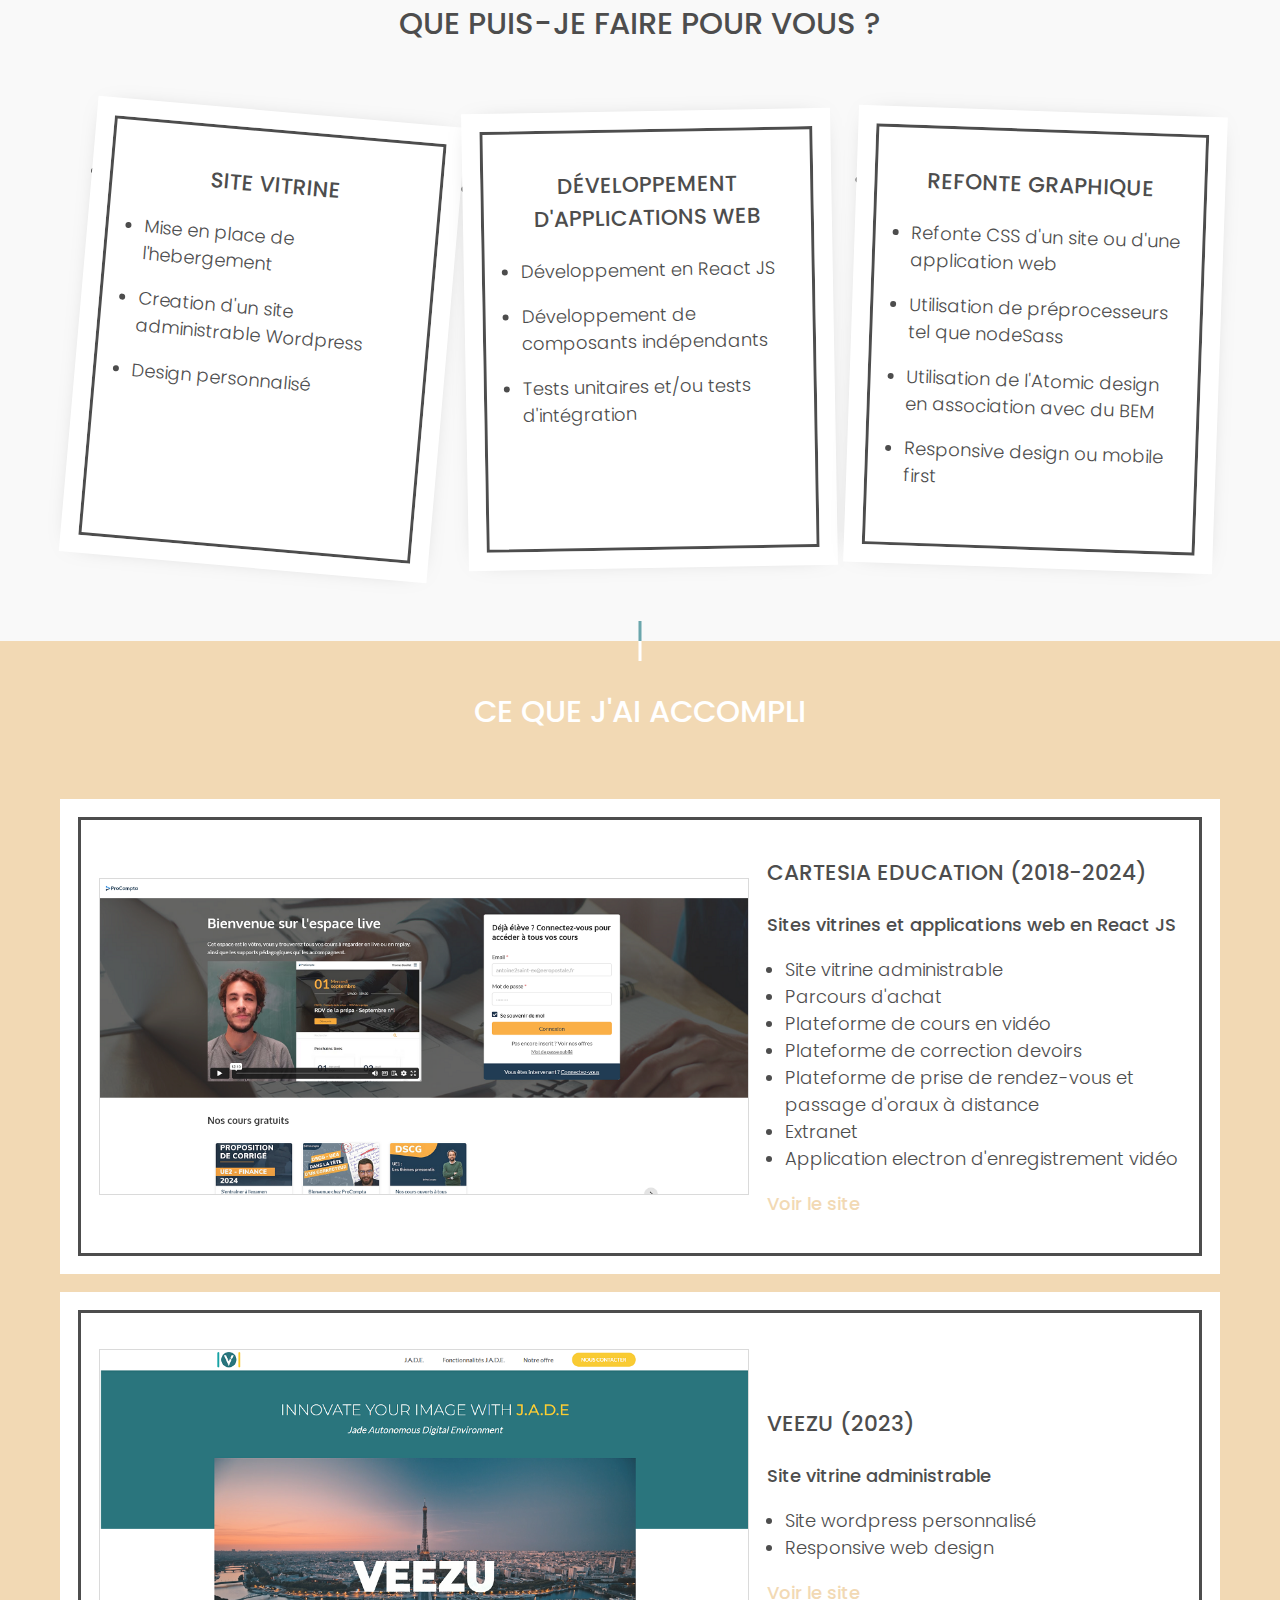
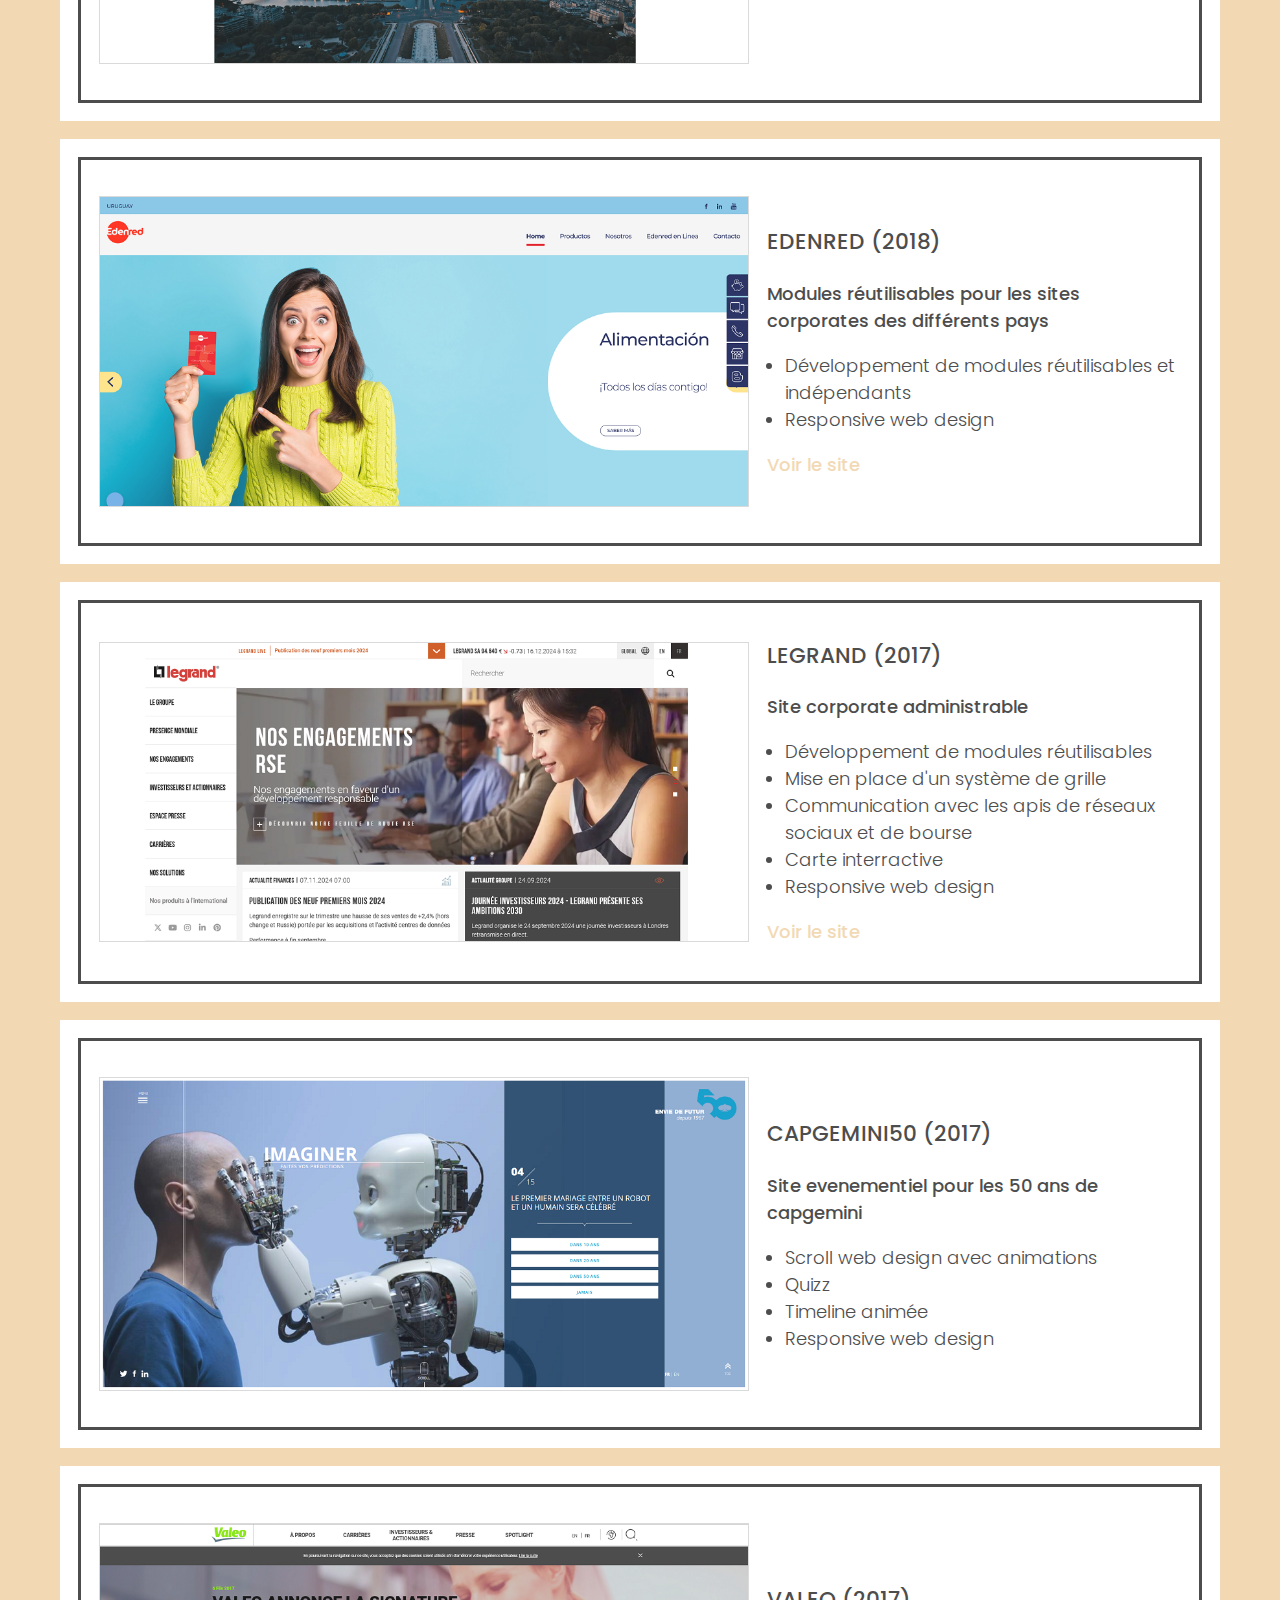
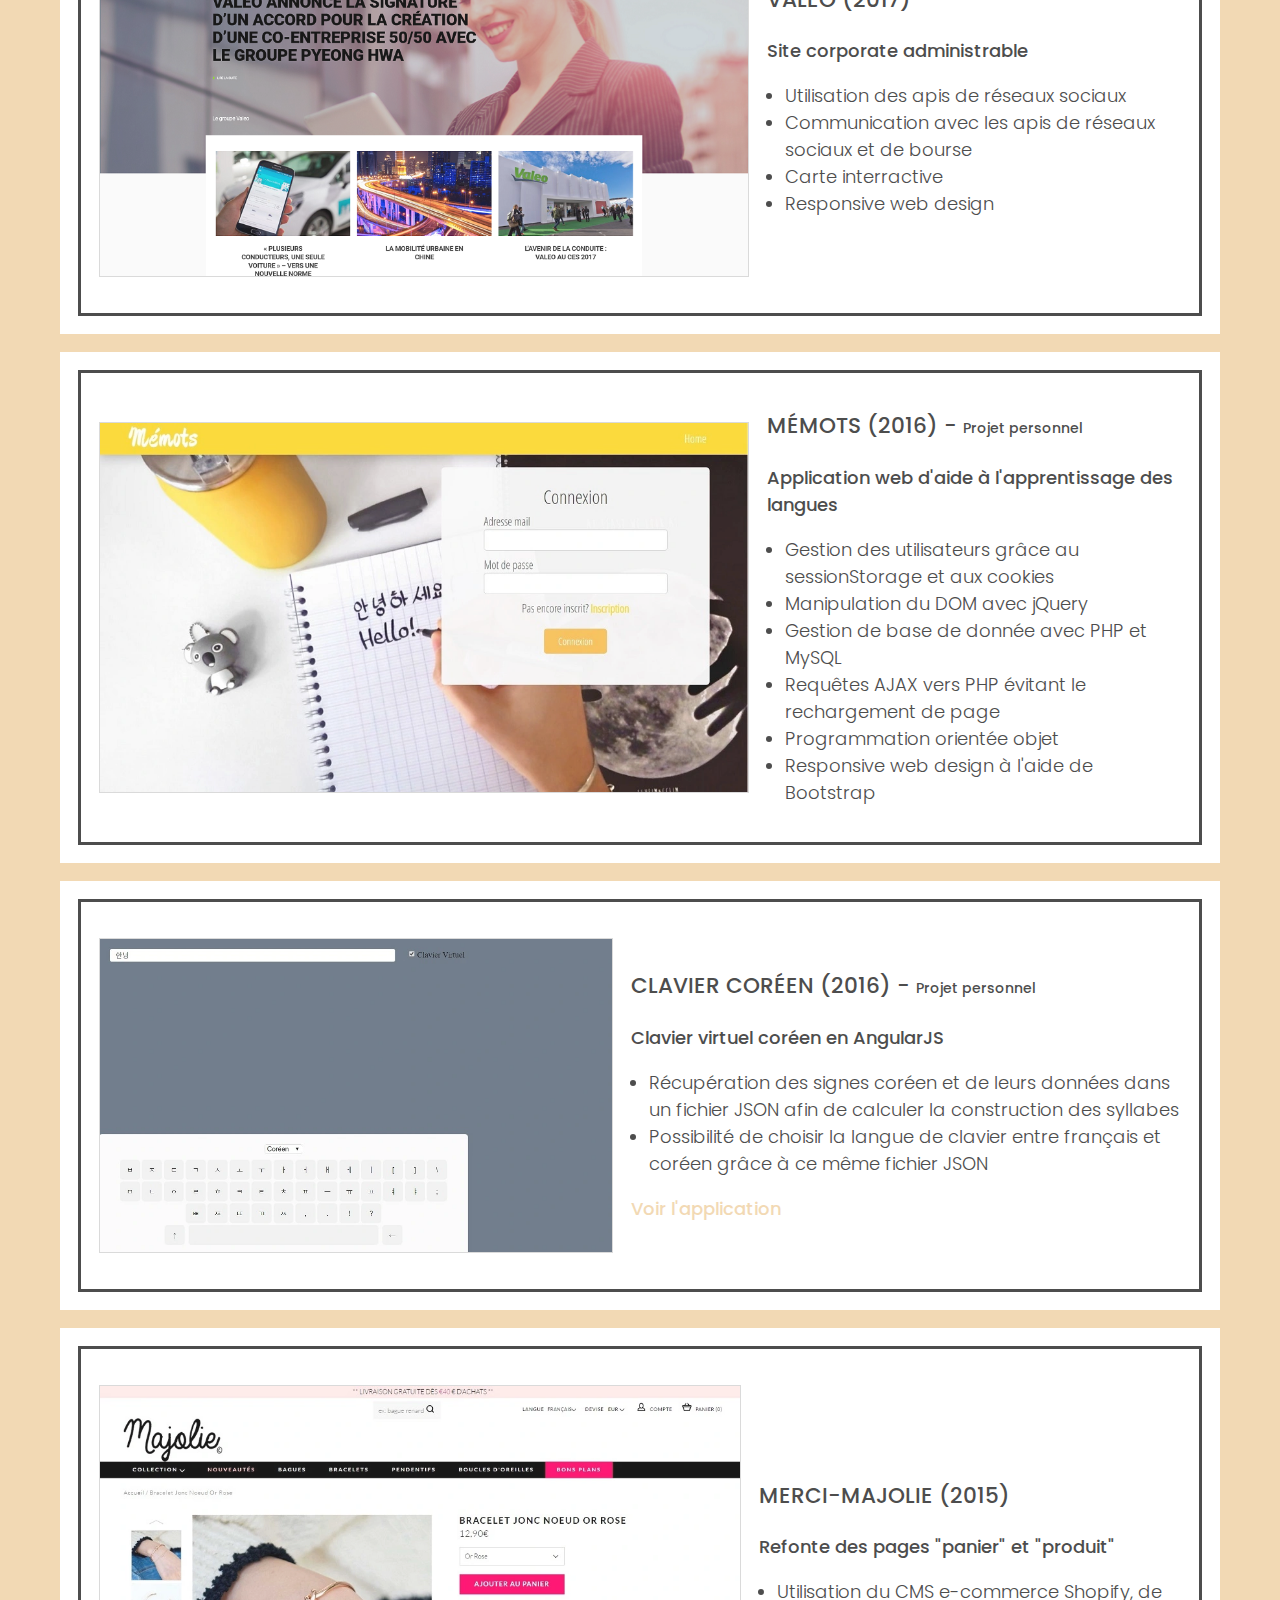
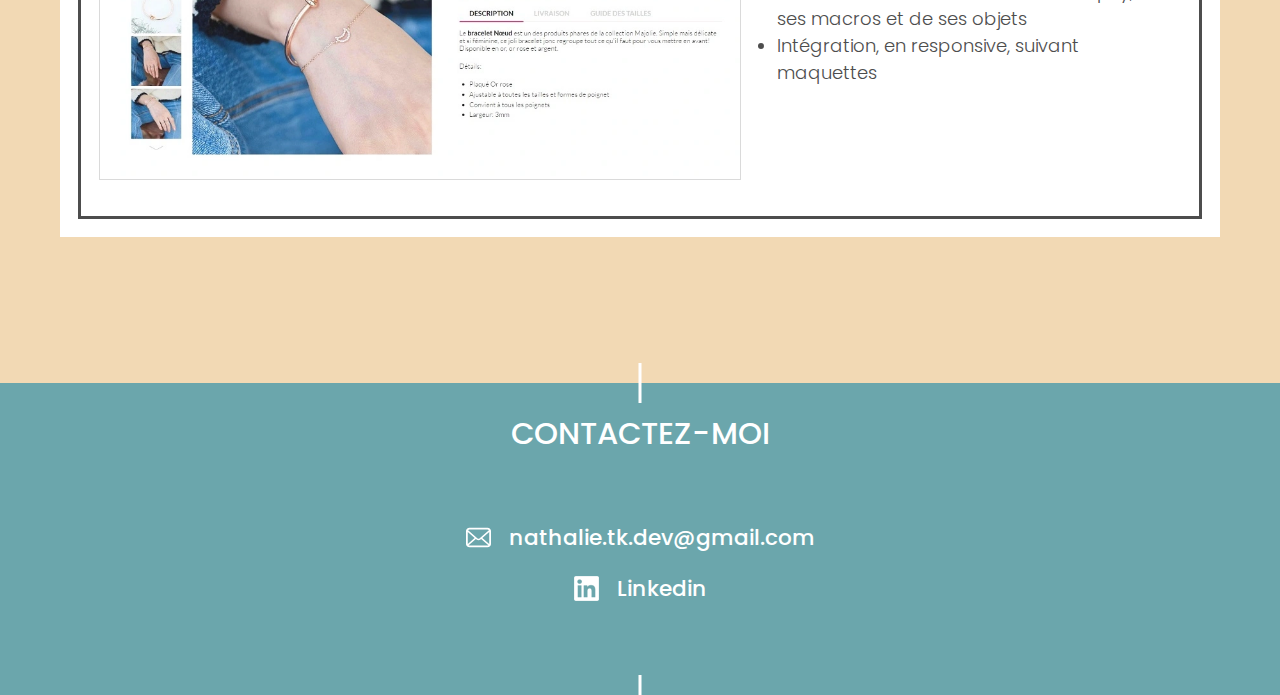
==== commit 0bdf2789: "optimize website" ====
--- a/app/index.html
+++ b/app/index.html
@@ -1,12 +1,13 @@
 <!DOCTYPE html>
-<html>
+<html lang="fr">
 	<head>
-		<title>Portfolio</title>
+		<title>Nateka</title>
 		<meta charset="utf-8">
 		<meta name="viewport" content="width=device-width"/>
+		<meta name="description" content="Développeuse front-end en freelance">
 		<link rel="preconnect" href="https://fonts.googleapis.com">
 		<link rel="preconnect" href="https://fonts.gstatic.com" crossorigin>
-		<link href="https://fonts.googleapis.com/css2?family=Kaushan+Script&family=Poppins:ital,wght@0,300;0,500&family=Alumni+Sans:ital,wght@0,300;0,500&display=block" rel="stylesheet">
+		<link href="https://fonts.googleapis.com/css2?family=Kaushan+Script&family=Poppins:ital,wght@0,300;0,500&display=block" rel="stylesheet">
 		<link rel="stylesheet" type="text/css" href="css/style.css">
 
 	</head>
@@ -19,7 +20,7 @@
 				<li><a href="#portfolio">Portfolio</a> • </li>
 				<li><a href="#contact">Contact</a> • </li>
 				<!-- <li><a href="#experiences">Mon parcours</a> • </li> -->
-				<li><a target="_blank" href="https://www.linkedin.com/in/nathalie-trinh-khanh-64162210a/"><img src="img/in.png"></a></li>
+				<li><a target="_blank" href="https://www.linkedin.com/in/nathalie-trinh-khanh-64162210a/"><img alt="linkedin" src="img/in.png"></a></li>
 			</ul>
 		</nav>
 
@@ -45,7 +46,7 @@
 				<h2>Mes compétences</h2>
 				<ul class="main-skills">
 					<li>
-						<img src="img/react.svg">
+						<img alt="react" src="img/react.svg">
 						<svg width="180" height="180" viewport="0 0 100 100" version="1.1" xmlns="http://www.w3.org/2000/svg">
 							<circle class="bar-background" r="45%" cx="50%" cy="50%" fill="transparent"></circle>
 						  <circle class="bar bar_80" r="45%" cx="50%" cy="50%" fill="transparent" stroke-dasharray="283%" data-bottom="stroke-dashoffset: 283%;" data-bottom-bottom="stroke-dashoffset: 56.60%;" ></circle>
@@ -53,7 +54,7 @@
 						<span>80%</span>
 					</li>
 					<li>
-						<img src="img/wordpress.svg">
+						<img alt="wordpress" src="img/wordpress.svg">
 						<svg width="180" height="180" viewport="0 0 100 100" version="1.1" xmlns="http://www.w3.org/2000/svg">
 							<circle class="bar-background" r="45%" cx="50%" cy="50%" fill="transparent"></circle>
 						  <circle class="bar bar_80" r="45%" cx="50%" cy="50%" fill="transparent" stroke-dasharray="283%" data-bottom="stroke-dashoffset: 283%;" data-bottom-bottom="stroke-dashoffset: 56.60%;" ></circle>
@@ -62,7 +63,7 @@
 					</li>
 					<li>
 						<!-- dashoffset = 283*(1- percent/100) -->
-						<img src="img/HTML5CSS3Logos.svg">
+						<img alt="htmlcss" src="img/HTML5CSS3Logos.svg">
 						<svg width="180" height="180" viewport="0 0 100 100" version="1.1" xmlns="http://www.w3.org/2000/svg">
 							<circle class="bar-background" r="45%" cx="50%" cy="50%" fill="transparent"></circle>
 						  	<circle class="bar bar_90" r="45%" cx="50%" cy="50%" fill="transparent" stroke-dasharray="283%" data-bottom="stroke-dashoffset: 283%;" data-bottom-bottom="stroke-dashoffset: 28.3%;" ></circle>
@@ -70,7 +71,7 @@
 						<span>90%</span>
 					</li>
 					<li>
-						<img src="img/php.svg">
+						<img  alt="php" src="img/php.svg">
 						<svg width="180" height="180" viewport="0 0 100 100" version="1.1" xmlns="http://www.w3.org/2000/svg">
 							<circle class="bar-background" r="45%" cx="50%" cy="50%" fill="transparent"></circle>
 						  <circle class="bar bar_50" r="45%" cx="50%" cy="50%" fill="transparent" stroke-dasharray="283%"  data-bottom="stroke-dashoffset: 283%;" data-bottom-bottom="stroke-dashoffset: 141.50%;"></circle>
@@ -133,7 +134,7 @@
 				<div class="main-projects">
 					<div class="card" data-300-bottom="top:100px;opacity:0;" data-100-bottom="top:0px;opacity:1;">
 						<div class="thumbnail">
-							<img src="img/pro-compta.png" alt="Pro compta">						
+							<img width="650" heigth="316" src="img/pro-compta.webp" alt="Pro compta">						
 						</div>	
 						
 						<div class="caption">
@@ -154,7 +155,7 @@
 
 					<div class="card" data-300-bottom="top:100px;opacity:0;" data-100-bottom="top:0px;opacity:1;">
 						<div class="thumbnail">
-							<img src="img/veezu.png" alt="Veezu">						
+							<img width="650" heigth="316" src="img/veezu.webp" alt="Veezu">						
 						</div>	
 						
 						<div class="caption">
@@ -170,7 +171,7 @@
 
 					<div class="card" data-300-bottom="top:100px;opacity:0;" data-100-bottom="top:0px;opacity:1;">
 						<div class="thumbnail">
-							<img src="img/edenred.png" alt="Edenred">						
+							<img width="650" heigth="316" src="img/edenred.webp" alt="Edenred">						
 						</div>	
 						
 						<div class="caption">
@@ -186,7 +187,7 @@
 
 					<div class="card" data-300-bottom="top:100px;opacity:0;" data-100-bottom="top:0px;opacity:1;">
 						<div class="thumbnail">
-							<img src="img/legrand.png" alt="Legrand">						
+							<img width="650" heigth="316" src="img/legrand.webp" alt="Legrand">						
 						</div>	
 						
 						<div class="caption">
@@ -205,7 +206,7 @@
 
 					<div class="card" data-300-bottom="top:100px;opacity:0;" data-100-bottom="top:0px;opacity:1;">
 						<div class="thumbnail">
-							<img src="img/capgemini.png" alt="Capgemini50">						
+							<img width="650" heigth="316" src="img/capgemini.webp" alt="Capgemini50">						
 						</div>	
 						
 						<div class="caption">
@@ -222,7 +223,7 @@
 
 					<div class="card" data-300-bottom="top:100px;opacity:0;" data-100-bottom="top:0px;opacity:1;">
 						<div class="thumbnail">
-							<img src="img/valeo.png" alt="Valeo">						
+							<img width="650" heigth="316" src="img/valeo.webp" alt="Valeo">						
 						</div>	
 						
 						<div class="caption">
@@ -239,7 +240,7 @@
 
 					<div class="card" data-300-bottom="top:100px;opacity:0;" data-100-bottom="top:0px;opacity:1;">
 						<div class="thumbnail">
-							<img src="img/memots.jpg" alt="site mé-mots">						
+							<img width="650" heigth="316" src="img/memots.webp" alt="site mé-mots">						
 						</div>	
 						
 						<div class="caption">
@@ -258,7 +259,7 @@
 
 					<div class="card" data-300-bottom="top:100px;opacity:0;" data-100-bottom="top:0px;opacity:1;">		
 						<div class="thumbnail">
-							<img src="img/clavier.jpg" alt="clavier coréen">						
+							<img width="650" heigth="316" src="img/clavier.webp" alt="clavier coréen">						
 						</div>		
 						
 						<div class="caption">
@@ -274,7 +275,7 @@
 
 					<div class="card" data-300-bottom="top:100px;opacity:0;" data-100-bottom="top:0px;opacity:1;">	
 						<div class="thumbnail">
-							<img src="img/majolie.jpg" alt="site MaJolie">
+							<img width="650" heigth="316" src="img/majolie.webp" alt="site MaJolie">
 						</div>	
 						<div class="caption">
 							<h3 class="title">Merci-majolie (2015)</h3>	
--- a/app/css/style.css
+++ b/app/css/style.css
@@ -1,6 +1,6 @@
 :root {
-	--dark-color: #467682;
-  --light-color: #ecccb1;;
+	--dark-color: #6ba6ac;
+  --light-color: #f2d9b4;;
   --home-bkg: #9b7b63;
   --body-bkg: #ffffff;
   --border-width: 3px;
@@ -41,7 +41,7 @@
 
 h1{
 	margin-top: 0;
-	font-family: 'Kaushan Script', cursive;
+	font-family: 'Kaushan Script', script, cursive;
 	font-size: 4rem;
 }
 
@@ -128,7 +128,6 @@
 
 .menu_bkg{
 	background: var(--dark-color);
-	border-bottom: var(--border-width) solid white;
 }
 
 .menu .container {
@@ -606,7 +605,10 @@
 	/*Home*/
 	.home__bkg{
 		opacity: 0.5;
-	}
+		background: url('../img/home1-min-m.jpg') no-repeat center;
+		background-size: cover;
+	}
+
 	.home__box{
 		min-width: 100px;
 		width: 80%;
